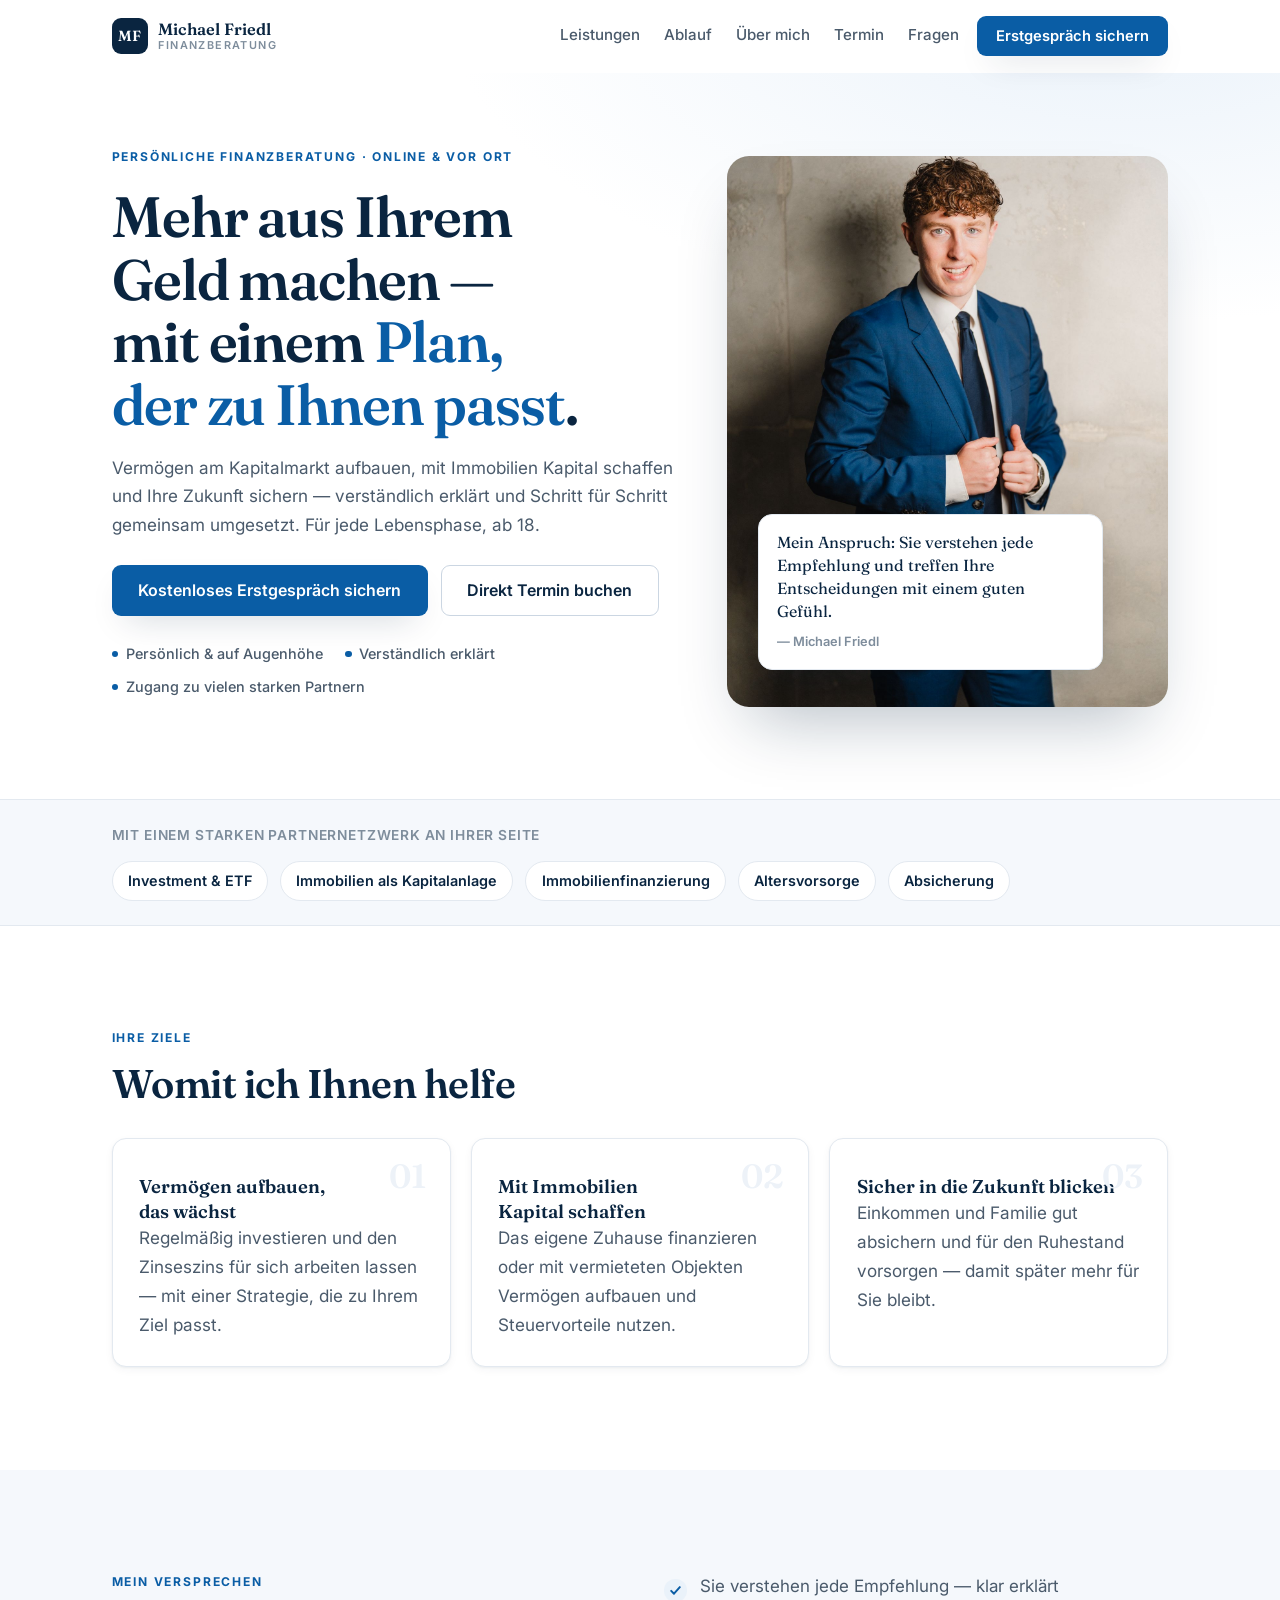
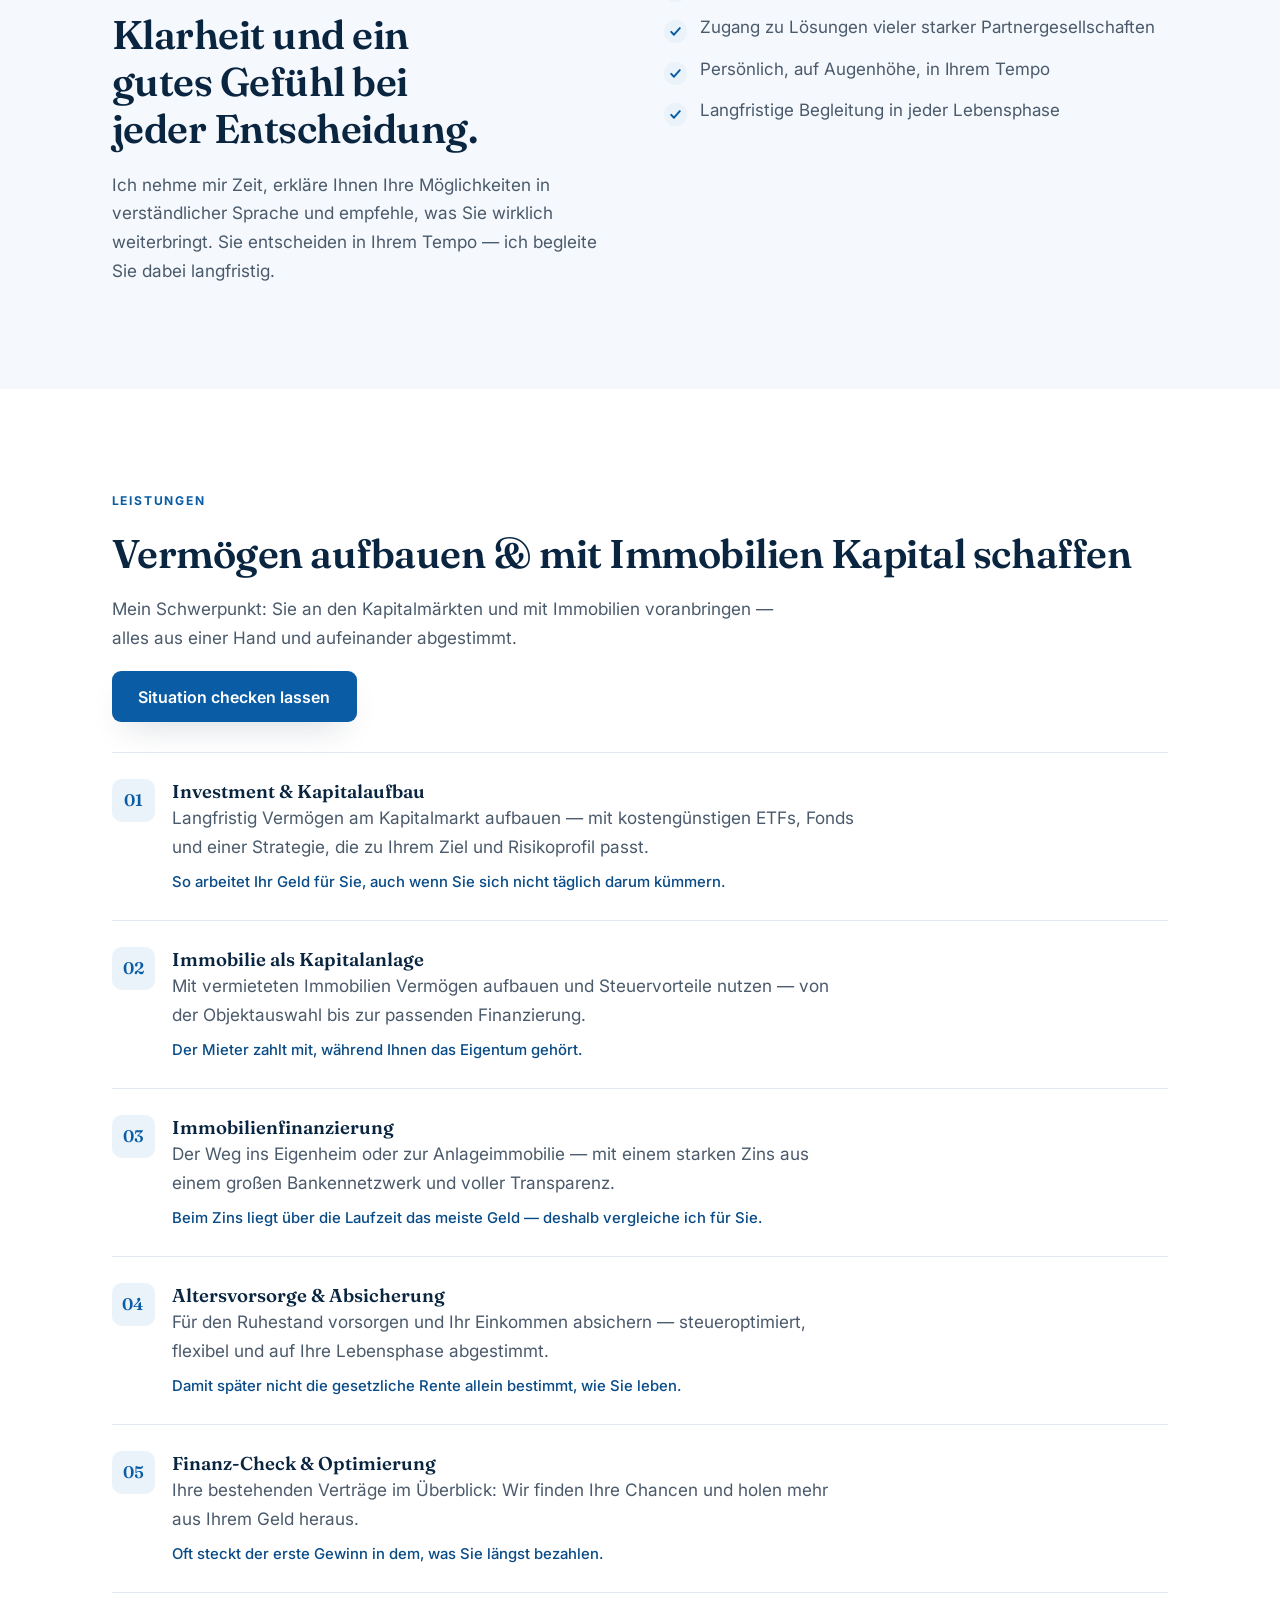
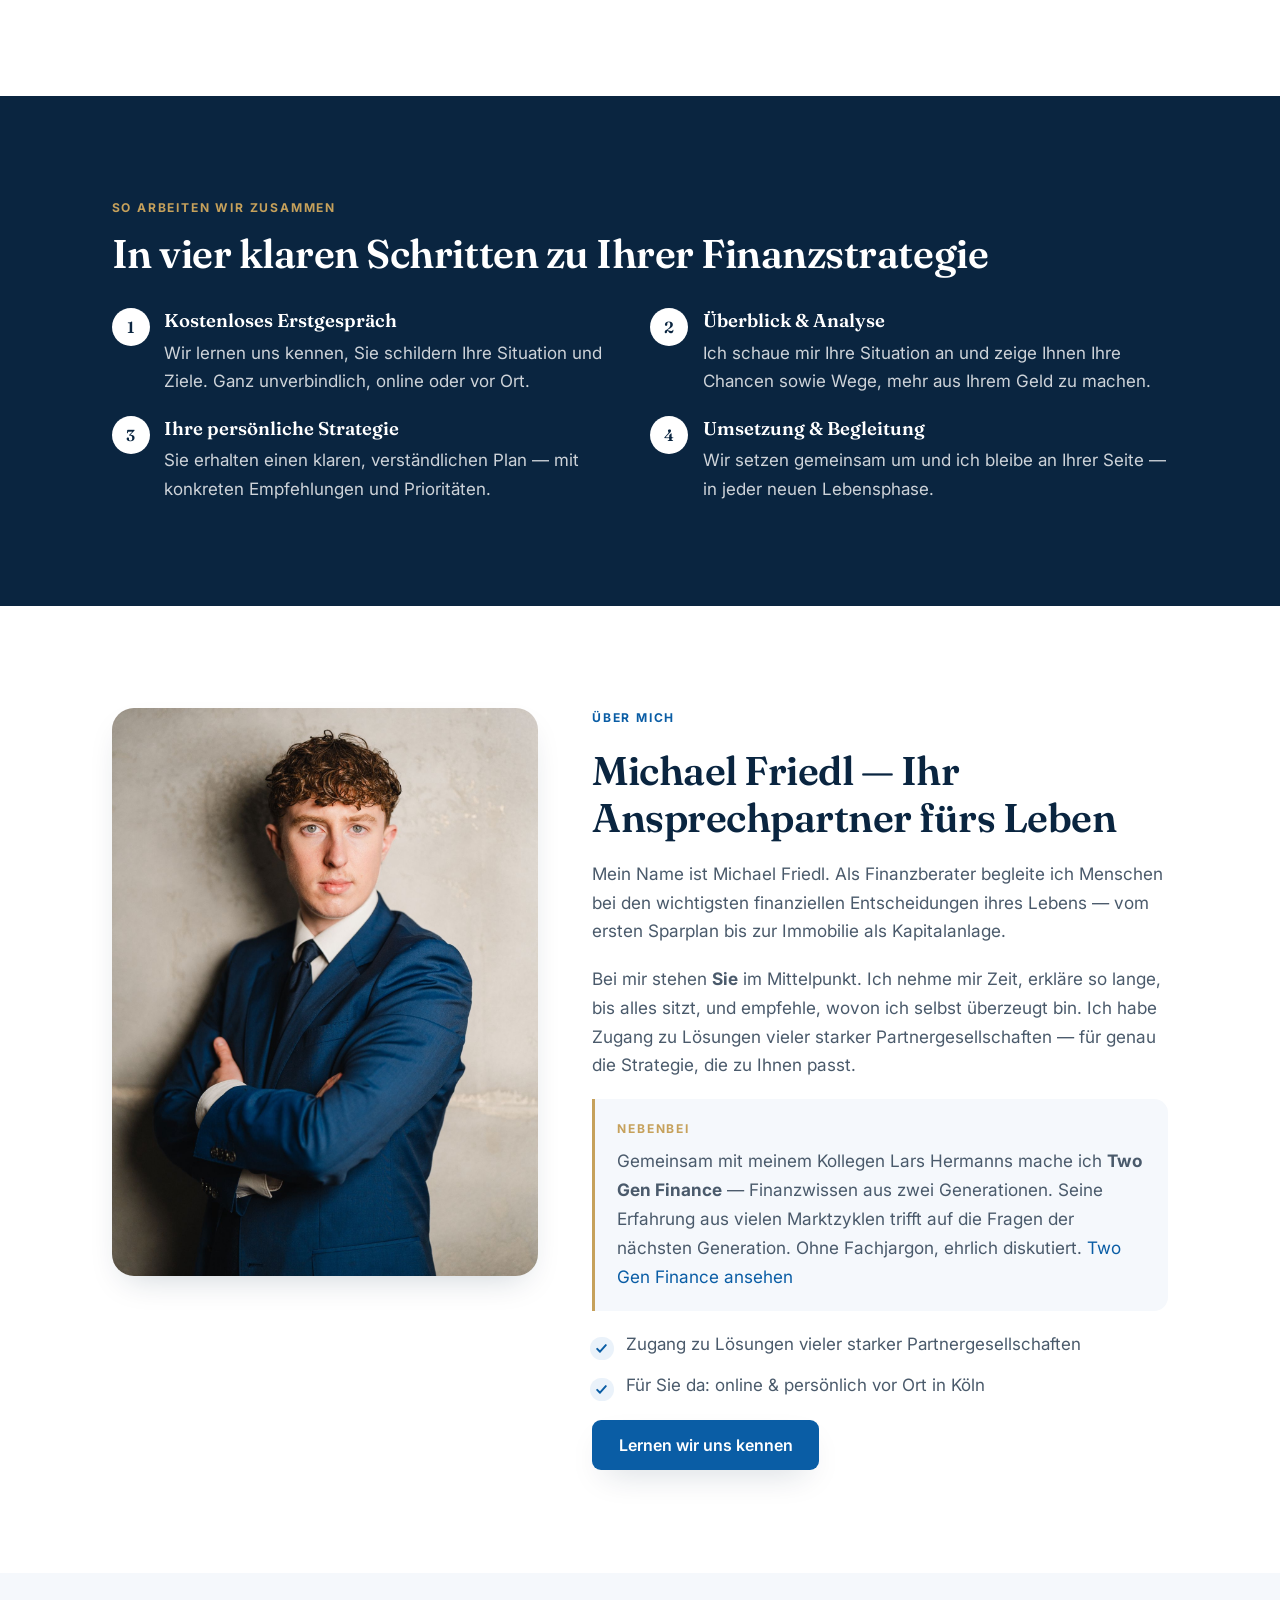
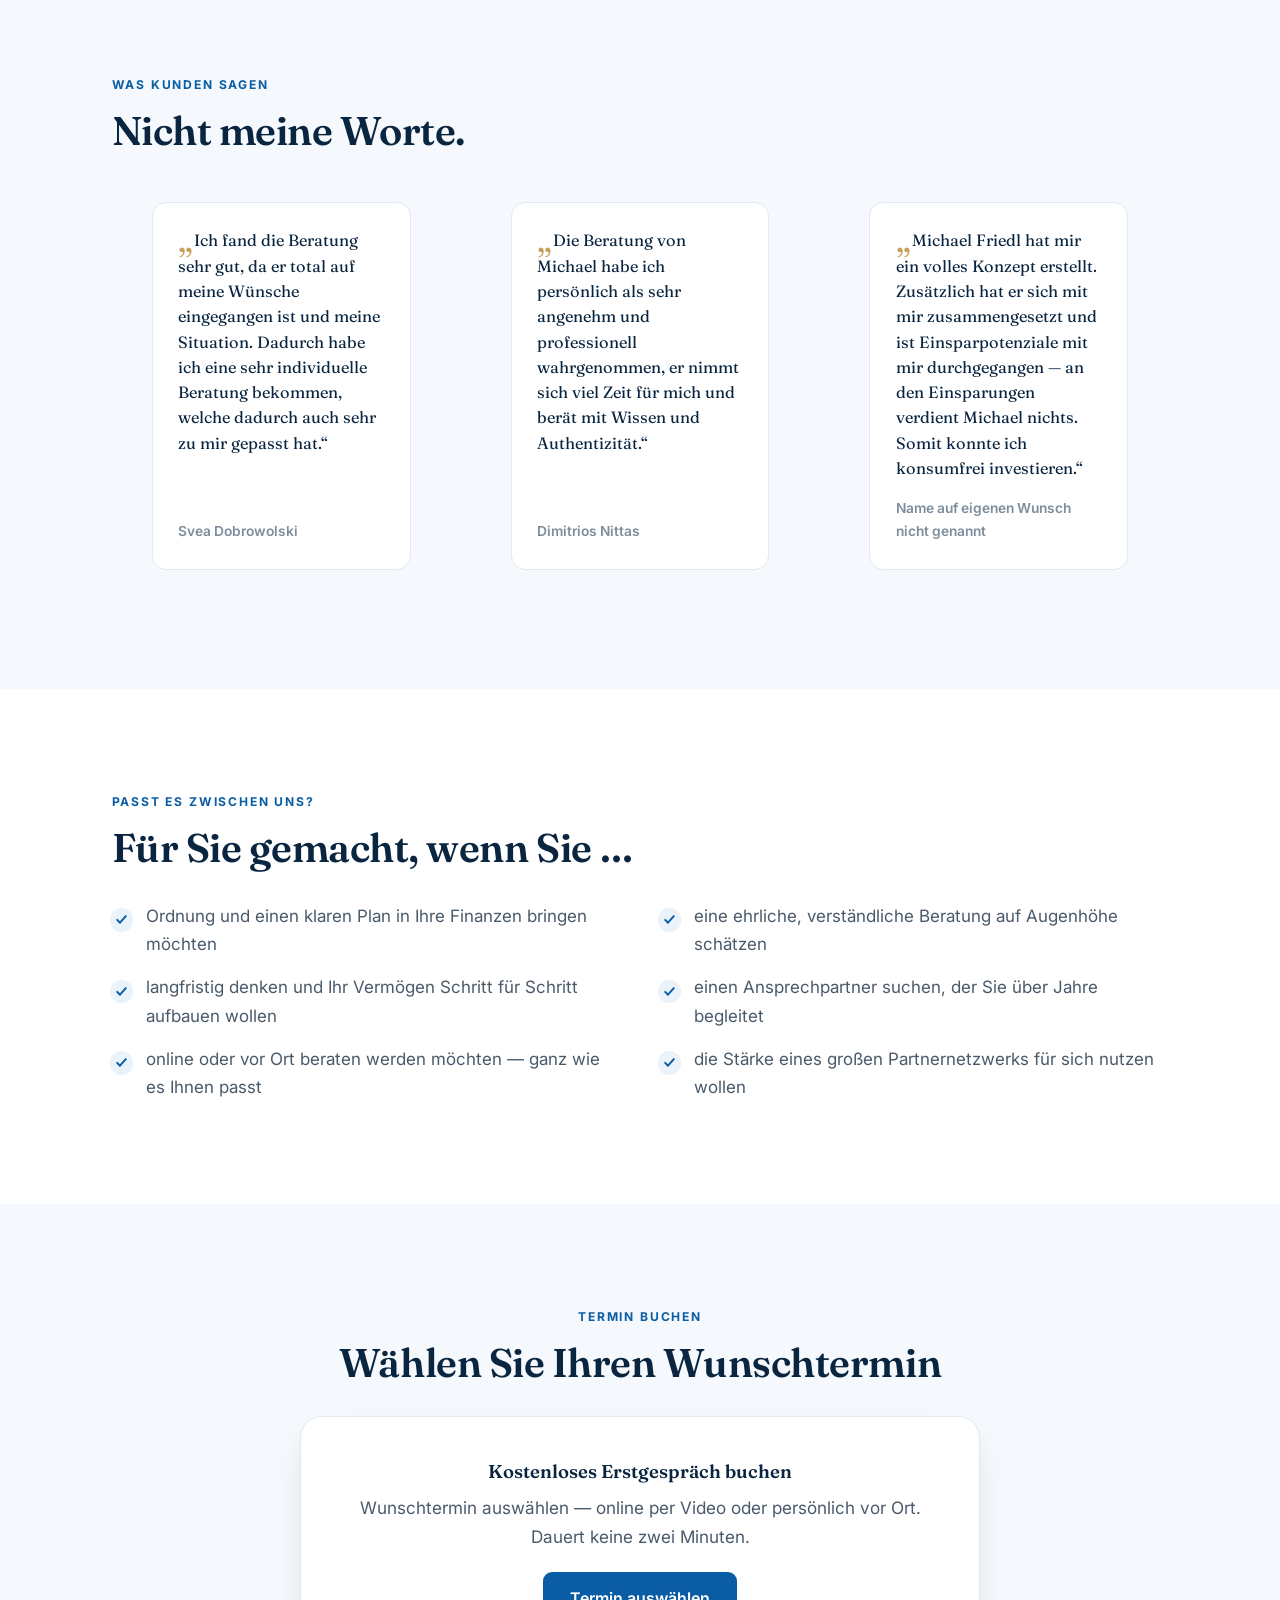
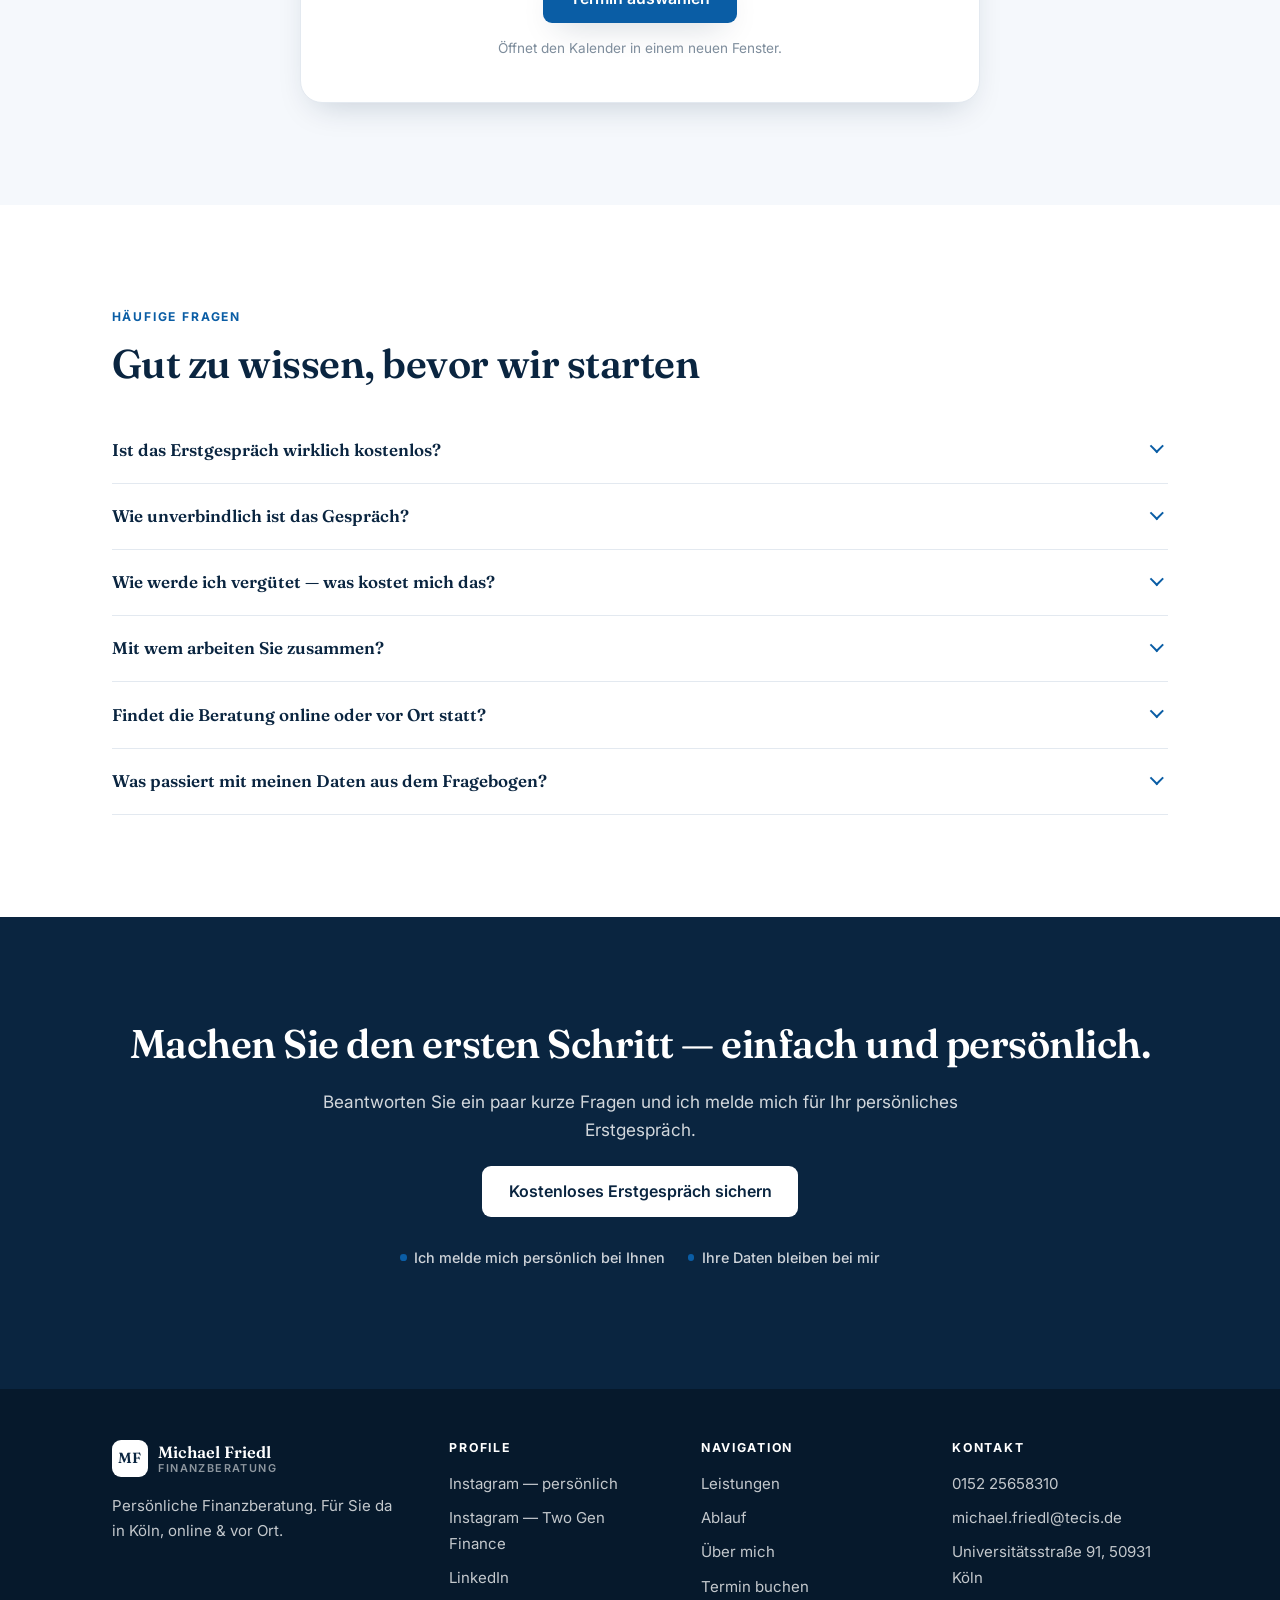
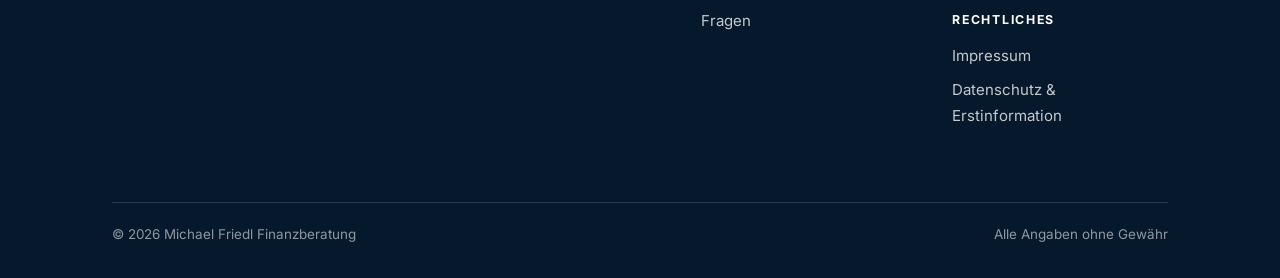
==== index.html @ 6e50ed1e "Fussbereich: persoenliches Instagram-Profil war beim Neubau verlorengegangen In der alten Seite war " ====
<!doctype html>
<html lang="de">
<head>
<meta charset="utf-8">
<meta name="viewport" content="width=device-width, initial-scale=1">
<title>Michael Friedl · Finanzberatung</title>
<meta name="description" content="Michael Friedl, Handelsvertreter der tecis: Vermögen am Kapitalmarkt aufbauen, mit Immobilien Kapital schaffen und die Zukunft absichern. Persönliche Beratung in Köln – online und vor Ort. Kostenloses Erstgespräch.">
<meta name="theme-color" content="#0A2540">
<link rel="canonical" href="https://michael-friedl.com/">
<meta property="og:type" content="website">
<meta property="og:locale" content="de_DE">
<meta property="og:site_name" content="Michael Friedl · Finanzberatung">
<meta property="og:title" content="Michael Friedl · Finanzberatung">
<meta property="og:description" content="Mehr aus Ihrem Geld machen – mit einem Plan, der zu Ihnen passt. Kostenloses Erstgespräch, online oder in Köln.">
<meta property="og:url" content="https://michael-friedl.com/">
<meta name="twitter:card" content="summary_large_image">
<link rel="icon" href="data:image/svg+xml,%3Csvg xmlns='http://www.w3.org/2000/svg' viewBox='0 0 32 32'%3E%3Crect width='32' height='32' rx='7' fill='%230A2540'/%3E%3Ctext x='16' y='22' font-family='Georgia,serif' font-size='15' fill='%23ffffff' text-anchor='middle'%3EMF%3C/text%3E%3C/svg%3E">
<link rel="apple-touch-icon" href="apple-touch-icon.png">
<link rel="preconnect" href="https://fonts.googleapis.com">
<link rel="preconnect" href="https://fonts.gstatic.com" crossorigin>
<link rel="stylesheet" href="https://fonts.googleapis.com/css2?family=Fraunces:opsz,wght@9..144,400;9..144,500;9..144,600&family=Inter:wght@400;500;600;700&display=swap">
<link rel="stylesheet" href="stil.css">
<script type="application/ld+json">
{"@context":"https://schema.org","@type":"Person","name":"Michael Friedl","jobTitle":"Finanzberater","url":"https://michael-friedl.com/","telephone":"+4915225658310","email":"michael.friedl@tecis.de","address":{"@type":"PostalAddress","streetAddress":"Universitätsstraße 91","postalCode":"50931","addressLocality":"Köln","addressCountry":"DE"},"sameAs":["https://www.linkedin.com/in/michaelfriedl","https://www.instagram.com/zet7s","https://www.instagram.com/twogen_finance"]}
</script>
</head>
<body id="oben">

<a class="huepfmarke" href="#inhalt">Zum Inhalt springen</a>

<header class="kopfleiste" id="kopfleiste">
  <div class="bahn">
    <a class="signet" href="#oben">
      <b>MF</b>
      <span>Michael Friedl<small>Finanzberatung</small></span>
    </a>
    <nav class="wegweiser" aria-label="Hauptbereiche">
      <a href="#leistungen">Leistungen</a>
      <a href="#ablauf">Ablauf</a>
      <a href="#vorstellung">Über mich</a>
      <a href="#termin">Termin</a>
      <a href="#fragen">Fragen</a>
    </nav>
    <button class="taste taste--voll taste--klein kopf-taste" type="button" data-bogen-auf>Erstgespräch sichern</button>
    <button class="klappe" type="button" aria-expanded="false" aria-controls="schublade" aria-label="Menü"><span></span></button>
  </div>
  <div class="schublade" id="schublade">
    <div class="bahn">
      <a href="#leistungen">Leistungen</a>
      <a href="#ablauf">Ablauf</a>
      <a href="#vorstellung">Über mich</a>
      <a href="#termin">Termin</a>
      <a href="#fragen">Fragen</a>
      <button class="taste taste--voll" type="button" data-bogen-auf>Kostenloses Erstgespräch</button>
    </div>
  </div>
</header>

<main id="inhalt">

<section class="aufschlag">
  <div class="bahn">
    <div class="stapel stapel--mittel">
      <p class="vorzeile">Persönliche Finanzberatung · online &amp; vor Ort</p>
      <h1>Mehr aus Ihrem Geld machen — mit einem <em>Plan, der zu Ihnen passt</em>.</h1>
      <p class="anriss">Vermögen am Kapitalmarkt aufbauen, mit Immobilien Kapital schaffen und Ihre
      Zukunft sichern — verständlich erklärt und Schritt für Schritt gemeinsam umgesetzt.
      Für jede Lebensphase, ab 18.</p>
      <div class="knoepfe">
        <button class="taste taste--voll" type="button" data-bogen-auf>Kostenloses Erstgespräch sichern</button>
        <a class="taste taste--rand" href="#termin">Direkt Termin buchen</a>
      </div>
      <ul class="merkmale">
        <li>Persönlich &amp; auf Augenhöhe</li>
        <li>Verständlich erklärt</li>
        <li>Zugang zu vielen starken Partnern</li>
      </ul>
    </div>
    <div class="bildnis">
      <img src="assets/michael-friedl.jpg" alt="Michael Friedl, Finanzberater in Köln" width="800" height="1000" fetchpriority="high">
      <figure class="faehnchen">
        <p>Mein Anspruch: Sie verstehen jede Empfehlung und treffen Ihre Entscheidungen mit einem guten Gefühl.</p>
        <cite>— Michael Friedl</cite>
      </figure>
    </div>
  </div>
</section>

<section class="partnerband" aria-label="Partnernetzwerk">
  <div class="bahn">
    <p>Mit einem starken Partnernetzwerk an Ihrer Seite</p>
    <ul>
      <li>Investment &amp; ETF</li>
      <li>Immobilien als Kapitalanlage</li>
      <li>Immobilienfinanzierung</li>
      <li>Altersvorsorge</li>
      <li>Absicherung</li>
    </ul>
  </div>
</section>

<section class="feld" id="ziele">
  <div class="bahn stapel stapel--weit">
    <div class="stapel stapel--eng">
      <p class="vorzeile">Ihre Ziele</p>
      <h2>Womit ich Ihnen helfe</h2>
    </div>
    <div class="raster raster--drei">
      <article class="tafel ziel">
        <span class="zahl" aria-hidden="true">01</span>
        <h3>Vermögen aufbauen, das wächst</h3>
        <p class="anriss">Regelmäßig investieren und den Zinseszins für sich arbeiten lassen —
        mit einer Strategie, die zu Ihrem Ziel passt.</p>
      </article>
      <article class="tafel ziel">
        <span class="zahl" aria-hidden="true">02</span>
        <h3>Mit Immobilien Kapital schaffen</h3>
        <p class="anriss">Das eigene Zuhause finanzieren oder mit vermieteten Objekten Vermögen
        aufbauen und Steuervorteile nutzen.</p>
      </article>
      <article class="tafel ziel">
        <span class="zahl" aria-hidden="true">03</span>
        <h3>Sicher in die Zukunft blicken</h3>
        <p class="anriss">Einkommen und Familie gut absichern und für den Ruhestand vorsorgen —
        damit später mehr für Sie bleibt.</p>
      </article>
    </div>
  </div>
</section>

<section class="feld feld--sanft versprechen" id="versprechen">
  <div class="bahn">
    <div class="stapel stapel--mittel">
      <p class="vorzeile">Mein Versprechen</p>
      <h2>Klarheit und ein gutes Gefühl bei jeder Entscheidung.</h2>
      <p class="anriss">Ich nehme mir Zeit, erkläre Ihnen Ihre Möglichkeiten in verständlicher
      Sprache und empfehle, was Sie wirklich weiterbringt. Sie entscheiden in Ihrem Tempo —
      ich begleite Sie dabei langfristig.</p>
    </div>
    <ul class="haken">
      <li>Sie verstehen jede Empfehlung — klar erklärt</li>
      <li>Zugang zu Lösungen vieler starker Partnergesellschaften</li>
      <li>Persönlich, auf Augenhöhe, in Ihrem Tempo</li>
      <li>Langfristige Begleitung in jeder Lebensphase</li>
    </ul>
  </div>
</section>

<section class="feld" id="leistungen">
  <div class="bahn stapel stapel--weit">
    <div class="stapel stapel--mittel">
      <p class="vorzeile">Leistungen</p>
      <h2>Vermögen aufbauen &amp; mit Immobilien Kapital schaffen</h2>
      <p class="anriss">Mein Schwerpunkt: Sie an den Kapitalmärkten und mit Immobilien
      voranbringen — alles aus einer Hand und aufeinander abgestimmt.</p>
      <div><button class="taste taste--voll" type="button" data-bogen-auf>Situation checken lassen</button></div>
    </div>
    <div>
      <article class="leistung">
        <span class="zeichen" aria-hidden="true">01</span>
        <div>
          <h3>Investment &amp; Kapitalaufbau</h3>
          <p class="anriss">Langfristig Vermögen am Kapitalmarkt aufbauen — mit kostengünstigen
          ETFs, Fonds und einer Strategie, die zu Ihrem Ziel und Risikoprofil passt.</p>
          <p class="folge">So arbeitet Ihr Geld für Sie, auch wenn Sie sich nicht täglich darum kümmern.</p>
        </div>
      </article>
      <article class="leistung">
        <span class="zeichen" aria-hidden="true">02</span>
        <div>
          <h3>Immobilie als Kapitalanlage</h3>
          <p class="anriss">Mit vermieteten Immobilien Vermögen aufbauen und Steuervorteile nutzen —
          von der Objektauswahl bis zur passenden Finanzierung.</p>
          <p class="folge">Der Mieter zahlt mit, während Ihnen das Eigentum gehört.</p>
        </div>
      </article>
      <article class="leistung">
        <span class="zeichen" aria-hidden="true">03</span>
        <div>
          <h3>Immobilienfinanzierung</h3>
          <p class="anriss">Der Weg ins Eigenheim oder zur Anlageimmobilie — mit einem starken Zins
          aus einem großen Bankennetzwerk und voller Transparenz.</p>
          <p class="folge">Beim Zins liegt über die Laufzeit das meiste Geld — deshalb vergleiche ich für Sie.</p>
        </div>
      </article>
      <article class="leistung">
        <span class="zeichen" aria-hidden="true">04</span>
        <div>
          <h3>Altersvorsorge &amp; Absicherung</h3>
          <p class="anriss">Für den Ruhestand vorsorgen und Ihr Einkommen absichern —
          steueroptimiert, flexibel und auf Ihre Lebensphase abgestimmt.</p>
          <p class="folge">Damit später nicht die gesetzliche Rente allein bestimmt, wie Sie leben.</p>
        </div>
      </article>
      <article class="leistung">
        <span class="zeichen" aria-hidden="true">05</span>
        <div>
          <h3>Finanz-Check &amp; Optimierung</h3>
          <p class="anriss">Ihre bestehenden Verträge im Überblick: Wir finden Ihre Chancen und
          holen mehr aus Ihrem Geld heraus.</p>
          <p class="folge">Oft steckt der erste Gewinn in dem, was Sie längst bezahlen.</p>
        </div>
      </article>
    </div>
  </div>
</section>

<section class="feld feld--nacht" id="ablauf">
  <div class="bahn stapel stapel--weit">
    <div class="stapel stapel--eng">
      <p class="vorzeile">So arbeiten wir zusammen</p>
      <h2>In vier klaren Schritten zu Ihrer Finanzstrategie</h2>
    </div>
    <div class="raster raster--zwei">
      <article class="schritt">
        <span class="nummer" aria-hidden="true">1</span>
        <h3>Kostenloses Erstgespräch</h3>
        <p>Wir lernen uns kennen, Sie schildern Ihre Situation und Ziele. Ganz unverbindlich, online oder vor Ort.</p>
      </article>
      <article class="schritt">
        <span class="nummer" aria-hidden="true">2</span>
        <h3>Überblick &amp; Analyse</h3>
        <p>Ich schaue mir Ihre Situation an und zeige Ihnen Ihre Chancen sowie Wege, mehr aus Ihrem Geld zu machen.</p>
      </article>
      <article class="schritt">
        <span class="nummer" aria-hidden="true">3</span>
        <h3>Ihre persönliche Strategie</h3>
        <p>Sie erhalten einen klaren, verständlichen Plan — mit konkreten Empfehlungen und Prioritäten.</p>
      </article>
      <article class="schritt">
        <span class="nummer" aria-hidden="true">4</span>
        <h3>Umsetzung &amp; Begleitung</h3>
        <p>Wir setzen gemeinsam um und ich bleibe an Ihrer Seite — in jeder neuen Lebensphase.</p>
      </article>
    </div>
  </div>
</section>

<section class="feld vorstellung" id="vorstellung">
  <div class="bahn">
    <img src="assets/michael-friedl-about.jpg" alt="Michael Friedl im Gespräch" width="700" height="933" loading="lazy">
    <div class="stapel stapel--mittel">
      <p class="vorzeile">Über mich</p>
      <h2>Michael Friedl — Ihr Ansprechpartner fürs Leben</h2>
      <p class="anriss">Mein Name ist Michael Friedl. Als Finanzberater begleite ich Menschen bei
      den wichtigsten finanziellen Entscheidungen ihres Lebens — vom ersten Sparplan bis zur
      Immobilie als Kapitalanlage.</p>
      <p class="anriss">Bei mir stehen <strong>Sie</strong> im Mittelpunkt. Ich nehme mir Zeit,
      erkläre so lange, bis alles sitzt, und empfehle, wovon ich selbst überzeugt bin. Ich habe
      Zugang zu Lösungen vieler starker Partnergesellschaften — für genau die Strategie, die zu
      Ihnen passt.</p>
      <div class="nebenbei">
        <p class="vorzeile">Nebenbei</p>
        <p class="anriss" style="margin-top:.5rem">Gemeinsam mit meinem Kollegen Lars Hermanns mache
        ich <strong>Two Gen Finance</strong> — Finanzwissen aus zwei Generationen. Seine Erfahrung
        aus vielen Marktzyklen trifft auf die Fragen der nächsten Generation. Ohne Fachjargon,
        ehrlich diskutiert.
        <a href="https://www.instagram.com/twogen_finance" target="_blank" rel="noopener">Two Gen Finance ansehen</a></p>
      </div>
      <ul class="haken">
        <li>Zugang zu Lösungen vieler starker Partnergesellschaften</li>
        <li>Für Sie da: online &amp; persönlich vor Ort in Köln</li>
      </ul>
      <div><button class="taste taste--voll" type="button" data-bogen-auf>Lernen wir uns kennen</button></div>
    </div>
  </div>
</section>

<section class="feld feld--sanft" id="stimmen">
  <div class="bahn stapel stapel--weit">
    <div class="stapel stapel--eng">
      <p class="vorzeile">Was Kunden sagen</p>
      <h2>Nicht meine Worte.</h2>
    </div>
    <div class="stimmenbahn">
      <figure class="stimme">
        <blockquote>Ich fand die Beratung sehr gut, da er total auf meine Wünsche eingegangen ist
        und meine Situation. Dadurch habe ich eine sehr individuelle Beratung bekommen, welche
        dadurch auch sehr zu mir gepasst hat.“</blockquote>
        <figcaption>Svea Dobrowolski</figcaption>
      </figure>
      <figure class="stimme">
        <blockquote>Die Beratung von Michael habe ich persönlich als sehr angenehm und
        professionell wahrgenommen, er nimmt sich viel Zeit für mich und berät mit Wissen und
        Authentizität.“</blockquote>
        <figcaption>Dimitrios Nittas</figcaption>
      </figure>
      <figure class="stimme">
        <blockquote>Michael Friedl hat mir ein volles Konzept erstellt. Zusätzlich hat er sich mit
        mir zusammengesetzt und ist Einsparpotenziale mit mir durchgegangen — an den Einsparungen
        verdient Michael nichts. Somit konnte ich konsumfrei investieren.“</blockquote>
        <figcaption>Name auf eigenen Wunsch nicht genannt</figcaption>
      </figure>
    </div>
  </div>
</section>

<section class="feld" id="passt-es">
  <div class="bahn stapel stapel--weit">
    <div class="stapel stapel--eng">
      <p class="vorzeile">Passt es zwischen uns?</p>
      <h2>Für Sie gemacht, wenn Sie …</h2>
    </div>
    <ul class="haken raster raster--zwei" style="gap:.9rem 2.4rem">
      <li>Ordnung und einen klaren Plan in Ihre Finanzen bringen möchten</li>
      <li>eine ehrliche, verständliche Beratung auf Augenhöhe schätzen</li>
      <li>langfristig denken und Ihr Vermögen Schritt für Schritt aufbauen wollen</li>
      <li>einen Ansprechpartner suchen, der Sie über Jahre begleitet</li>
      <li>online oder vor Ort beraten werden möchten — ganz wie es Ihnen passt</li>
      <li>die Stärke eines großen Partnernetzwerks für sich nutzen wollen</li>
    </ul>
  </div>
</section>

<section class="feld feld--sanft" id="termin">
  <div class="bahn stapel stapel--weit">
    <div class="stapel stapel--eng" style="text-align:center">
      <p class="vorzeile">Termin buchen</p>
      <h2>Wählen Sie Ihren Wunschtermin</h2>
    </div>
    <div class="terminkarte">
      <h3>Kostenloses Erstgespräch buchen</h3>
      <p class="anriss" style="margin:.6rem auto 0">Wunschtermin auswählen — online per Video oder
      persönlich vor Ort. Dauert keine zwei Minuten.</p>
      <a class="taste taste--voll" href="https://outlook.office.com/book/Buchungsseite-MichaelFriedlFinanzberatung@tecis.de/" target="_blank" rel="noopener">Termin auswählen</a>
      <small>Öffnet den Kalender in einem neuen Fenster.</small>
    </div>
  </div>
</section>

<section class="feld" id="fragen">
  <div class="bahn stapel stapel--weit">
    <div class="stapel stapel--eng">
      <p class="vorzeile">Häufige Fragen</p>
      <h2>Gut zu wissen, bevor wir starten</h2>
    </div>
    <div>
      <details class="frage">
        <summary>Ist das Erstgespräch wirklich kostenlos?</summary>
        <p class="antwort">Ja, absolut. Das Erstgespräch ist kostenlos und unverbindlich. Wir
        schauen gemeinsam, wie ich Ihnen am besten helfen kann.</p>
      </details>
      <details class="frage">
        <summary>Wie unverbindlich ist das Gespräch?</summary>
        <p class="antwort">Vollkommen unverbindlich. Sie entscheiden in Ruhe und in Ihrem Tempo,
        ob und wie wir zusammenarbeiten.</p>
      </details>
      <details class="frage">
        <summary>Wie werde ich vergütet — was kostet mich das?</summary>
        <p class="antwort">Sie zahlen mir nichts direkt. Vergütet werde ich von der Gesellschaft,
        deren Produkt Sie abschließen — das ist in der Branche der Normalfall. Für Sie heißt das:
        Die Kosten stecken im Produkt, etwa im Ausgabeaufschlag oder in den laufenden Gebühren.
        Diese Zahlen zeige ich Ihnen vor jeder Unterschrift schwarz auf weiß.</p>
      </details>
      <details class="frage">
        <summary>Mit wem arbeiten Sie zusammen?</summary>
        <p class="antwort">Ich habe Zugang zu Lösungen vieler starker Partnergesellschaften — so
        finden wir gemeinsam die passende Lösung für Sie.</p>
      </details>
      <details class="frage">
        <summary>Findet die Beratung online oder vor Ort statt?</summary>
        <p class="antwort">Beides — ganz wie es für Sie passt: bequem per Video-Call, telefonisch
        oder persönlich im Büro in der Universitätsstraße 91, 50931 Köln. Nach Absprache können
        wir auch einen anderen Ort vereinbaren.</p>
      </details>
      <details class="frage">
        <summary>Was passiert mit meinen Daten aus dem Fragebogen?</summary>
        <p class="antwort">Ihre Angaben nutze ich allein zur Vorbereitung unseres Gesprächs und
        behandle sie vertraulich. Details in der <a href="datenschutz.html">Datenschutzerklärung</a>.</p>
      </details>
    </div>
  </div>
</section>

<section class="feld feld--nacht schlussruf">
  <div class="bahn">
    <h2>Machen Sie den ersten Schritt — einfach und persönlich.</h2>
    <p class="anriss" style="text-align:center">Beantworten Sie ein paar kurze Fragen und ich melde
    mich für Ihr persönliches Erstgespräch.</p>
    <button class="taste taste--hell" type="button" data-bogen-auf>Kostenloses Erstgespräch sichern</button>
    <ul class="merkmale" style="justify-content:center">
      <li style="color:rgba(255,255,255,.8)">Ich melde mich persönlich bei Ihnen</li>
      <li style="color:rgba(255,255,255,.8)">Ihre Daten bleiben bei mir</li>
    </ul>
  </div>
</section>

</main>

<footer class="fussbereich">
  <div class="bahn">
    <div>
      <a class="signet" href="#oben"><b>MF</b><span>Michael Friedl<small>Finanzberatung</small></span></a>
      <p style="margin-top:1rem; max-width:32ch">Persönliche Finanzberatung. Für Sie da in Köln,
      online &amp; vor Ort.</p>
    </div>
    <div>
      <h3>Profile</h3>
      <ul>
        <li><a href="https://www.instagram.com/zet7s" target="_blank" rel="noopener">Instagram — persönlich</a></li>
        <li><a href="https://www.instagram.com/twogen_finance" target="_blank" rel="noopener">Instagram — Two Gen Finance</a></li>
        <li><a href="https://www.linkedin.com/in/michaelfriedl" target="_blank" rel="noopener">LinkedIn</a></li>
      </ul>
    </div>
    <div>
      <h3>Navigation</h3>
      <ul>
        <li><a href="#leistungen">Leistungen</a></li>
        <li><a href="#ablauf">Ablauf</a></li>
        <li><a href="#vorstellung">Über mich</a></li>
        <li><a href="#termin">Termin buchen</a></li>
        <li><a href="#fragen">Fragen</a></li>
      </ul>
    </div>
    <div>
      <h3>Kontakt</h3>
      <ul>
        <li><a href="tel:+4915225658310">0152 25658310</a></li>
        <li><a href="mailto:michael.friedl@tecis.de">michael.friedl@tecis.de</a></li>
        <li>Universitätsstraße 91, 50931 Köln</li>
      </ul>
      <h3 style="margin-top:1.4rem">Rechtliches</h3>
      <ul>
        <li><a href="impressum.html">Impressum</a></li>
        <li><a href="datenschutz.html">Datenschutz &amp; Erstinformation</a></li>
      </ul>
    </div>
    <div class="schlusszeile" style="grid-column:1/-1">
      <span>© <span id="jahr">2026</span> Michael Friedl Finanzberatung</span>
      <span>Alle Angaben ohne Gewähr</span>
    </div>
  </div>
</footer>

<div class="vorhang" id="vorhang" role="dialog" aria-modal="true" aria-labelledby="bogen-titel" data-offen="nein">
  <div class="bogen">
    <div class="bogen-kopf">
      <p>Kostenloses Erstgespräch</p>
      <button class="bogen-zu" type="button" data-bogen-zu aria-label="Schließen">&times;</button>
    </div>
    <div class="fortschritt"><i id="fortschritt-balken"></i></div>
    <div class="bogen-leib" id="bogen-leib"></div>
  </div>
</div>

<script src="seite.js" defer></script>
</body>
</html>
---- stil.css ----
/* Michael Friedl · Finanzberatung — Gestaltung
   Aufbau: Marken, Grundlage, Bausteine, Bereiche, Fragebogen, Druck. */

:root{
  /* Marken: Nacht als Leitfarbe, Wasser als Aktionsfarbe, Messing als Zierde */
  --nacht:#0A2540; --nacht-hell:#143552; --nacht-tief:#06192C;
  --wasser:#0A5DA5; --wasser-tief:#084B86; --wasser-hauch:#EAF2FA;
  --messing:#C6A15B; --wiese:#1F9E60;

  --schrift:#0A2540; --schrift-leise:#4A5A6B; --schrift-still:#7E8D9C;
  --grund:#FFFFFF; --grund-sanft:#F5F8FC; --grund-tiefer:#EDF2F8;
  --strich:#E3E9F0; --strich-kraeftig:#CBD6E2;

  --serifen:"Fraunces",Georgia,"Times New Roman",serif;
  --grotesk:"Inter",system-ui,-apple-system,"Segoe UI",Roboto,sans-serif;

  --rund:14px; --rund-klein:9px; --rund-gross:22px;
  --breite:1140px;
  --spur:clamp(1.15rem,4.5vw,2.6rem);
  --schwung:cubic-bezier(.22,.61,.36,1);

  --heben-1:0 1px 2px rgba(10,37,64,.05), 0 3px 8px rgba(10,37,64,.045);
  --heben-2:0 14px 34px -14px rgba(10,37,64,.22);
  --heben-3:0 34px 64px -24px rgba(10,37,64,.30);
}

*,*::before,*::after{box-sizing:border-box}
html{-webkit-text-size-adjust:100%; scroll-behavior:smooth}
@media (prefers-reduced-motion:reduce){
  html{scroll-behavior:auto}
  *,*::before,*::after{animation-duration:.01ms !important; transition-duration:.01ms !important}
}
body{
  margin:0; background:var(--grund); color:var(--schrift);
  font-family:var(--grotesk); font-size:17px; line-height:1.68;
  -webkit-font-smoothing:antialiased;
}
img{max-width:100%; height:auto; display:block}
a{color:var(--wasser); text-decoration:none}
a:hover{color:var(--wasser-tief)}
:focus-visible{outline:3px solid var(--wasser); outline-offset:3px; border-radius:4px}

h1,h2,h3{font-family:var(--serifen); color:var(--nacht); margin:0; text-wrap:balance; font-weight:600}
h1{font-size:clamp(2.1rem,5.6vw,3.55rem); line-height:1.1; letter-spacing:-.018em}
h2{font-size:clamp(1.65rem,3.9vw,2.5rem); line-height:1.18; letter-spacing:-.012em}
h3{font-size:1.16rem; line-height:1.35}
p{margin:0}

/* ---------- Bausteine ---------- */
.bahn{width:100%; max-width:var(--breite); margin-inline:auto; padding-inline:var(--spur)}
.feld{padding-block:clamp(3.6rem,8vw,6.4rem)}
.feld--sanft{background:var(--grund-sanft)}
.feld--nacht{background:var(--nacht); color:#fff}
.feld--nacht h2{color:#fff}

.stapel{display:flex; flex-direction:column}
.stapel--eng{gap:.75rem} .stapel--mittel{gap:1.15rem} .stapel--weit{gap:1.9rem}

.vorzeile{
  font-family:var(--grotesk); font-size:.755rem; font-weight:700;
  letter-spacing:.15em; text-transform:uppercase; color:var(--wasser);
}
.feld--nacht .vorzeile{color:var(--messing)}
.anriss{font-size:1.075rem; color:var(--schrift-leise); max-width:62ch}
.feld--nacht .anriss{color:rgba(255,255,255,.82)}

.taste{
  display:inline-flex; align-items:center; justify-content:center; gap:.5rem;
  font-family:var(--grotesk); font-size:1rem; font-weight:600; line-height:1;
  padding:1.02rem 1.6rem; border-radius:var(--rund-klein); border:1.5px solid transparent;
  cursor:pointer; text-align:center; transition:transform .18s var(--schwung), background .18s, border-color .18s, box-shadow .18s;
}
.taste:active{transform:translateY(1px)}
.taste--voll{background:var(--wasser); color:#fff; box-shadow:var(--heben-2)}
.taste--voll:hover{background:var(--wasser-tief); color:#fff}
.taste--rand{background:transparent; color:var(--nacht); border-color:var(--strich-kraeftig)}
.taste--rand:hover{border-color:var(--wasser); color:var(--wasser)}
.taste--hell{background:#fff; color:var(--nacht)}
.taste--hell:hover{background:var(--wasser-hauch); color:var(--nacht)}
.taste--klein{padding:.72rem 1.15rem; font-size:.92rem}

.tafel{
  background:var(--grund); border:1px solid var(--strich); border-radius:var(--rund);
  padding:1.65rem; box-shadow:var(--heben-1);
  transition:transform .22s var(--schwung), box-shadow .22s var(--schwung), border-color .22s;
}
.tafel:hover{transform:translateY(-3px); box-shadow:var(--heben-2); border-color:var(--strich-kraeftig)}

.raster{display:grid; gap:1.25rem}
@media (min-width:700px){ .raster--drei{grid-template-columns:repeat(3,1fr)} .raster--zwei{grid-template-columns:repeat(2,1fr)} }
@media (min-width:700px) and (max-width:979px){ .raster--drei{grid-template-columns:repeat(2,1fr)} }

.haken{list-style:none; margin:0; padding:0; display:grid; gap:.72rem}
.haken li{display:grid; grid-template-columns:1.45rem 1fr; gap:.7rem; align-items:start; color:var(--schrift-leise)}
.haken li::before{
  content:""; margin-top:.42rem; width:1.45rem; height:1.45rem; margin-left:-.1rem;
  background:var(--wasser-hauch) url("data:image/svg+xml,%3Csvg xmlns='http://www.w3.org/2000/svg' viewBox='0 0 16 16'%3E%3Cpath d='M3.4 8.4l3 3 6.2-7' fill='none' stroke='%230A5DA5' stroke-width='2.1' stroke-linecap='round' stroke-linejoin='round'/%3E%3C/svg%3E") center/.95rem no-repeat;
  border-radius:50%;
}
.feld--nacht .haken li{color:rgba(255,255,255,.86)}
.feld--nacht .haken li::before{background-color:rgba(255,255,255,.12)}

.huepfmarke{position:absolute; left:-9999px; top:0; background:var(--nacht); color:#fff; padding:.8rem 1.2rem; z-index:200}
.huepfmarke:focus{left:.6rem; top:.6rem; color:#fff}

/* ---------- Kopfleiste ---------- */
.kopfleiste{
  position:sticky; top:0; z-index:90; background:rgba(255,255,255,.92);
  backdrop-filter:saturate(1.6) blur(11px); border-bottom:1px solid transparent;
  transition:border-color .25s, box-shadow .25s;
}
.kopfleiste[data-gescrollt="ja"]{border-bottom-color:var(--strich); box-shadow:0 1px 14px rgba(10,37,64,.05)}
.kopfleiste .bahn{display:flex; align-items:center; gap:1.1rem; min-height:72px}

.signet{display:flex; align-items:center; gap:.62rem; color:var(--nacht); flex:none}
.signet:hover{color:var(--nacht)}
.signet b{
  display:grid; place-items:center; width:2.3rem; height:2.3rem; border-radius:9px;
  background:var(--nacht); color:#fff; font-family:var(--serifen); font-size:.92rem; font-weight:600; letter-spacing:.02em;
}
.signet span{font-family:var(--serifen); font-size:1.02rem; line-height:1.15; font-weight:600}
.signet small{display:block; font-family:var(--grotesk); font-size:.68rem; font-weight:600;
  letter-spacing:.13em; text-transform:uppercase; color:var(--schrift-still)}

.wegweiser{display:none; margin-left:auto; gap:1.5rem}
.wegweiser a{
  font-size:.945rem; font-weight:500; color:var(--schrift-leise);
  padding-block:.3rem; border-bottom:2px solid transparent;
}
.wegweiser a:hover,.wegweiser a[aria-current="true"]{color:var(--nacht); border-bottom-color:var(--wasser)}
.kopf-taste{display:none; flex:none}
.klappe{
  margin-left:auto; display:grid; place-items:center; width:2.7rem; height:2.7rem;
  background:none; border:1px solid var(--strich); border-radius:9px; cursor:pointer;
}
.klappe span{display:block; width:19px; height:2px; background:var(--nacht); border-radius:2px; position:relative}
.klappe span::before,.klappe span::after{content:""; position:absolute; left:0; width:19px; height:2px; background:var(--nacht); border-radius:2px; transition:transform .22s var(--schwung)}
.klappe span::before{top:-6px} .klappe span::after{top:6px}
.klappe[aria-expanded="true"] span{background:transparent}
.klappe[aria-expanded="true"] span::before{transform:translateY(6px) rotate(45deg)}
.klappe[aria-expanded="true"] span::after{transform:translateY(-6px) rotate(-45deg)}

.schublade{display:none; border-top:1px solid var(--strich); background:#fff}
.schublade[data-offen="ja"]{display:block}
.schublade .bahn{display:grid; gap:.15rem; padding-block:.9rem 1.3rem}
.schublade a{padding:.72rem 0; color:var(--nacht); font-weight:500; border-bottom:1px solid var(--strich)}
.schublade .taste{margin-top:.9rem}

@media (min-width:1000px){
  .wegweiser{display:flex} .kopf-taste{display:inline-flex} .klappe{display:none}
}

/* ---------- Aufschlag ---------- */
.aufschlag{padding-block:clamp(2.6rem,6vw,4.6rem) clamp(3rem,7vw,5.2rem); background:
  radial-gradient(1100px 520px at 88% -10%, var(--wasser-hauch), transparent 62%);}
.aufschlag .bahn{display:grid; gap:2.6rem; align-items:center}
@media (min-width:980px){ .aufschlag .bahn{grid-template-columns:1.12fr .88fr; gap:3.4rem} }
.aufschlag h1 em{font-style:normal; color:var(--wasser)}
.aufschlag .knoepfe{display:flex; flex-wrap:wrap; gap:.8rem; margin-top:.4rem}
.merkmale{display:flex; flex-wrap:wrap; gap:.55rem 1.4rem; margin-top:.5rem; padding:0; list-style:none}
.merkmale li{display:flex; align-items:center; gap:.45rem; font-size:.9rem; color:var(--schrift-leise); font-weight:500}
.merkmale li::before{content:""; width:.42rem; height:.42rem; border-radius:50%; background:var(--wasser)}

.bildnis{position:relative}
.bildnis img{width:100%; aspect-ratio:4/5; object-fit:cover; border-radius:var(--rund-gross); box-shadow:var(--heben-3)}
.bildnis .platzhalter{
  width:100%; aspect-ratio:4/5; border-radius:var(--rund-gross); background:var(--grund-tiefer);
  display:grid; place-items:center; color:var(--schrift-still); font-size:.88rem; text-align:center; padding:1.5rem;
}
.faehnchen{
  position:absolute; left:-.6rem; bottom:1.4rem; right:1.6rem; background:#fff; border:1px solid var(--strich);
  border-radius:var(--rund); padding:1rem 1.15rem; box-shadow:var(--heben-2); font-size:.93rem;
}
.faehnchen p{font-family:var(--serifen); font-size:1rem; line-height:1.45; color:var(--nacht)}
.faehnchen cite{display:block; margin-top:.5rem; font-style:normal; font-size:.8rem; font-weight:600; color:var(--schrift-still)}
@media (max-width:979px){ .faehnchen{position:static; margin-top:1rem; right:auto; left:auto} }

/* ---------- Partnerband ---------- */
.partnerband{border-block:1px solid var(--strich); background:var(--grund-sanft); padding-block:1.5rem}
.partnerband p{font-size:.86rem; font-weight:600; letter-spacing:.06em; color:var(--schrift-still); text-transform:uppercase}
.partnerband ul{display:flex; flex-wrap:wrap; gap:.6rem .75rem; list-style:none; margin:.85rem 0 0; padding:0}
.partnerband li{
  font-size:.9rem; font-weight:600; color:var(--nacht); background:#fff;
  border:1px solid var(--strich); border-radius:999px; padding:.42rem .95rem;
}

/* ---------- Ziele ---------- */
.ziel{position:relative; padding-top:2.2rem}
.ziel .zahl{
  position:absolute; top:1.3rem; right:1.5rem; font-family:var(--serifen);
  font-size:2.1rem; font-weight:600; color:var(--grund-tiefer); line-height:1;
}

/* ---------- Versprechen ---------- */
.versprechen .bahn{display:grid; gap:2rem}
@media (min-width:900px){ .versprechen .bahn{grid-template-columns:1fr 1fr; gap:3.2rem; align-items:start} }

/* ---------- Leistungen ---------- */
.leistung{display:grid; grid-template-columns:auto 1fr; gap:1.1rem; padding:1.6rem 0; border-top:1px solid var(--strich)}
.leistung:last-child{border-bottom:1px solid var(--strich)}
.leistung .zeichen{
  width:2.7rem; height:2.7rem; border-radius:10px; background:var(--wasser-hauch);
  display:grid; place-items:center; color:var(--wasser); font-family:var(--serifen); font-weight:600; font-size:1.05rem;
}
.leistung .folge{margin-top:.5rem; font-size:.93rem; color:var(--wasser-tief); font-weight:500}

/* ---------- Ablauf ---------- */
.schritt{position:relative; padding-left:3.3rem}
.schritt .nummer{
  position:absolute; left:0; top:0; width:2.4rem; height:2.4rem; border-radius:50%;
  display:grid; place-items:center; background:var(--nacht); color:#fff;
  font-family:var(--serifen); font-weight:600; font-size:1rem;
}
.feld--nacht .schritt .nummer{background:#fff; color:var(--nacht)}
.schritt p{color:var(--schrift-leise); margin-top:.35rem}
.feld--nacht .schritt p{color:rgba(255,255,255,.8)}
.feld--nacht .schritt h3{color:#fff}

/* ---------- Über mich ---------- */
.vorstellung .bahn{display:grid; gap:2.4rem}
@media (min-width:980px){ .vorstellung .bahn{grid-template-columns:.85fr 1.15fr; gap:3.4rem; align-items:start} }
.vorstellung img{width:100%; aspect-ratio:3/4; object-fit:cover; border-radius:var(--rund-gross); box-shadow:var(--heben-2)}
.nebenbei{background:var(--grund-sanft); border-left:3px solid var(--messing); border-radius:0 var(--rund) var(--rund) 0; padding:1.25rem 1.4rem}
.nebenbei .vorzeile{color:var(--messing)}

/* ---------- Stimmen ---------- */
.stimmenbahn{display:grid; gap:1.25rem}
@media (min-width:860px){ .stimmenbahn{grid-template-columns:repeat(3,1fr)} }
.stimme{background:#fff; border:1px solid var(--strich); border-radius:var(--rund); padding:1.6rem; display:flex; flex-direction:column; gap:1rem}
.stimme blockquote{margin:0; font-family:var(--serifen); font-size:1.02rem; line-height:1.55; color:var(--nacht)}
.stimme blockquote::before{content:"„"; font-size:2.2rem; line-height:0; vertical-align:-.35rem; color:var(--messing); margin-right:.08rem}
.stimme figcaption{margin-top:auto; font-size:.86rem; font-weight:600; color:var(--schrift-still)}

/* ---------- Termin ---------- */
.terminkarte{background:#fff; border:1px solid var(--strich); border-radius:var(--rund-gross); padding:clamp(1.6rem,4vw,2.6rem); box-shadow:var(--heben-2); text-align:center; max-width:680px; margin-inline:auto}
.terminkarte .taste{margin-top:1.3rem}
.terminkarte small{display:block; margin-top:.9rem; color:var(--schrift-still); font-size:.85rem}

/* ---------- Fragen ---------- */
.frage{border-bottom:1px solid var(--strich)}
.frage summary{
  cursor:pointer; list-style:none; padding:1.15rem 2.4rem 1.15rem 0; position:relative;
  font-family:var(--serifen); font-size:1.06rem; font-weight:600; color:var(--nacht);
}
.frage summary::-webkit-details-marker{display:none}
.frage summary::after{
  content:""; position:absolute; right:.4rem; top:1.5rem; width:.6rem; height:.6rem;
  border-right:2px solid var(--wasser); border-bottom:2px solid var(--wasser);
  transform:rotate(45deg); transition:transform .22s var(--schwung);
}
.frage[open] summary::after{transform:rotate(-135deg)}
.frage .antwort{padding-bottom:1.25rem; color:var(--schrift-leise); max-width:72ch}

/* ---------- Schlussruf ---------- */
.schlussruf{text-align:center}
.schlussruf .bahn{display:grid; gap:1.3rem; justify-items:center}

/* ---------- Fußbereich ---------- */
.fussbereich{background:var(--nacht-tief); color:rgba(255,255,255,.76); padding-block:3.2rem 2rem; font-size:.94rem}
.fussbereich .bahn{display:grid; gap:2.2rem}
@media (min-width:820px){ .fussbereich .bahn{grid-template-columns:1.4fr 1fr 1fr 1fr} }
.fussbereich h3{color:#fff; font-family:var(--grotesk); font-size:.77rem; font-weight:700;
  letter-spacing:.14em; text-transform:uppercase; margin-bottom:.9rem}
.fussbereich a{color:rgba(255,255,255,.76)}
.fussbereich a:hover{color:#fff}
.fussbereich ul{list-style:none; margin:0; padding:0; display:grid; gap:.55rem}
.fussbereich .signet{color:#fff}
.fussbereich .signet b{background:#fff; color:var(--nacht)}
.fussbereich .signet small{color:rgba(255,255,255,.55)}
.schlusszeile{margin-top:2.4rem; padding-top:1.3rem; border-top:1px solid rgba(255,255,255,.14);
  display:flex; flex-wrap:wrap; gap:.5rem 1.2rem; justify-content:space-between; font-size:.84rem; color:rgba(255,255,255,.55)}

/* ---------- Fragebogen ---------- */
.vorhang{
  position:fixed; inset:0; z-index:150; display:none;
  background:rgba(6,25,44,.55); backdrop-filter:blur(3px);
  padding:clamp(.8rem,4vw,2.4rem); overflow-y:auto;
}
.vorhang[data-offen="ja"]{display:grid; place-items:center}
.bogen{
  width:min(560px,100%); background:#fff; border-radius:var(--rund-gross);
  box-shadow:var(--heben-3); overflow:hidden; animation:auftauchen .26s var(--schwung);
}
@keyframes auftauchen{from{opacity:0; transform:translateY(14px) scale(.985)} to{opacity:1; transform:none}}
@media (prefers-reduced-motion:reduce){ .bogen{animation:none} }
.bogen-kopf{display:flex; align-items:center; gap:1rem; padding:1.25rem 1.5rem; border-bottom:1px solid var(--strich)}
.bogen-kopf p{font-family:var(--grotesk); font-size:.76rem; font-weight:700; letter-spacing:.13em; text-transform:uppercase; color:var(--schrift-still)}
.bogen-zu{margin-left:auto; width:2.2rem; height:2.2rem; border:1px solid var(--strich); background:none;
  border-radius:8px; cursor:pointer; color:var(--schrift-leise); font-size:1.4rem; line-height:1}
.bogen-zu:hover{color:var(--wasser); border-color:var(--wasser)}
.fortschritt{height:3px; background:var(--grund-tiefer)}
.fortschritt i{display:block; height:100%; background:var(--wasser); width:0; transition:width .3s var(--schwung)}
.bogen-leib{padding:1.6rem 1.5rem 1.8rem}
.bogen-leib h3{font-size:1.32rem; margin-bottom:.35rem}
.bogen-hilfe{color:var(--schrift-leise); font-size:.94rem; margin-bottom:1.2rem}
.antwortliste{display:grid; gap:.6rem}
.antwortliste button{
  text-align:left; font:inherit; color:var(--nacht); background:#fff; cursor:pointer;
  border:1.5px solid var(--strich); border-radius:var(--rund-klein); padding:.95rem 1.1rem;
  transition:border-color .16s, background .16s, transform .16s var(--schwung);
}
.antwortliste button:hover{border-color:var(--wasser); background:var(--wasser-hauch); transform:translateX(2px)}
.bogen-feld{display:grid; gap:.35rem; margin-bottom:1rem}
.bogen-feld label{font-size:.87rem; font-weight:600; color:var(--schrift-leise)}
.bogen-feld input,.bogen-feld textarea{
  font:inherit; color:var(--nacht); padding:.85rem 1rem; border:1.5px solid var(--strich);
  border-radius:var(--rund-klein); background:#fff; width:100%;
}
.bogen-feld input:focus,.bogen-feld textarea:focus{border-color:var(--wasser); outline:none}
.bogen-feld[data-fehler="ja"] input,.bogen-feld[data-fehler="ja"] textarea{border-color:#C0392B}
.bogen-feld .hinweis{font-size:.8rem; color:#C0392B; display:none}
.bogen-feld[data-fehler="ja"] .hinweis{display:block}
.bogen-fuss{display:flex; align-items:center; gap:.8rem; margin-top:1.3rem}
.bogen-fuss .zurueck{margin-right:auto; background:none; border:0; font:inherit; color:var(--schrift-still); cursor:pointer; padding:.5rem 0}
.bogen-fuss .zurueck:hover{color:var(--nacht)}
.bogen-klein{font-size:.8rem; color:var(--schrift-still); margin-top:1rem; line-height:1.5}
.gelungen{text-align:center; padding:.6rem 0 .3rem}
.gelungen .haken-gross{width:3.4rem; height:3.4rem; border-radius:50%; background:rgba(31,158,96,.12); display:grid; place-items:center; margin:0 auto 1rem}
.gelungen .haken-gross::after{content:""; width:1.35rem; height:.72rem; border-left:3px solid var(--wiese); border-bottom:3px solid var(--wiese); transform:rotate(-45deg) translate(2px,-3px)}
.honigtopf{position:absolute; left:-9999px; opacity:0; height:0; width:0}

@media print{
  .kopfleiste,.schublade,.vorhang,.taste,.klappe{display:none !important}
  body{font-size:11pt}
}
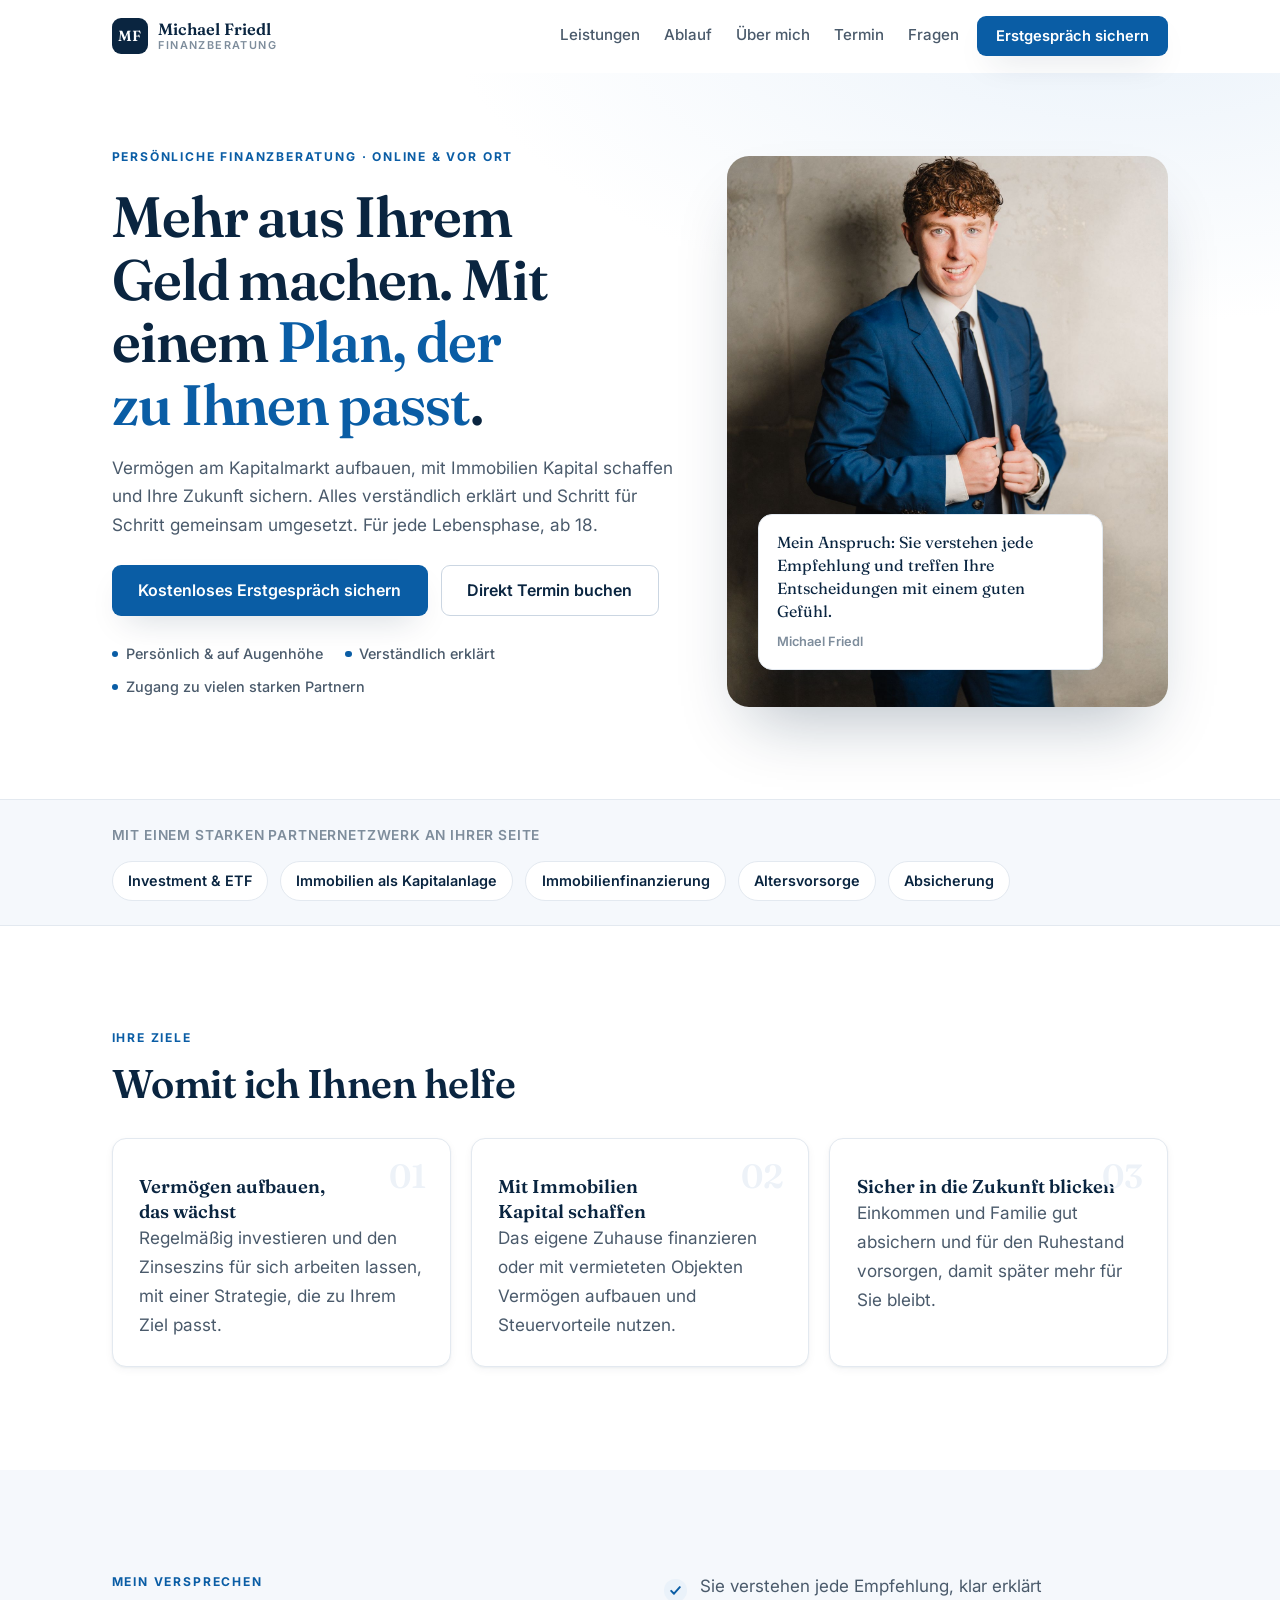
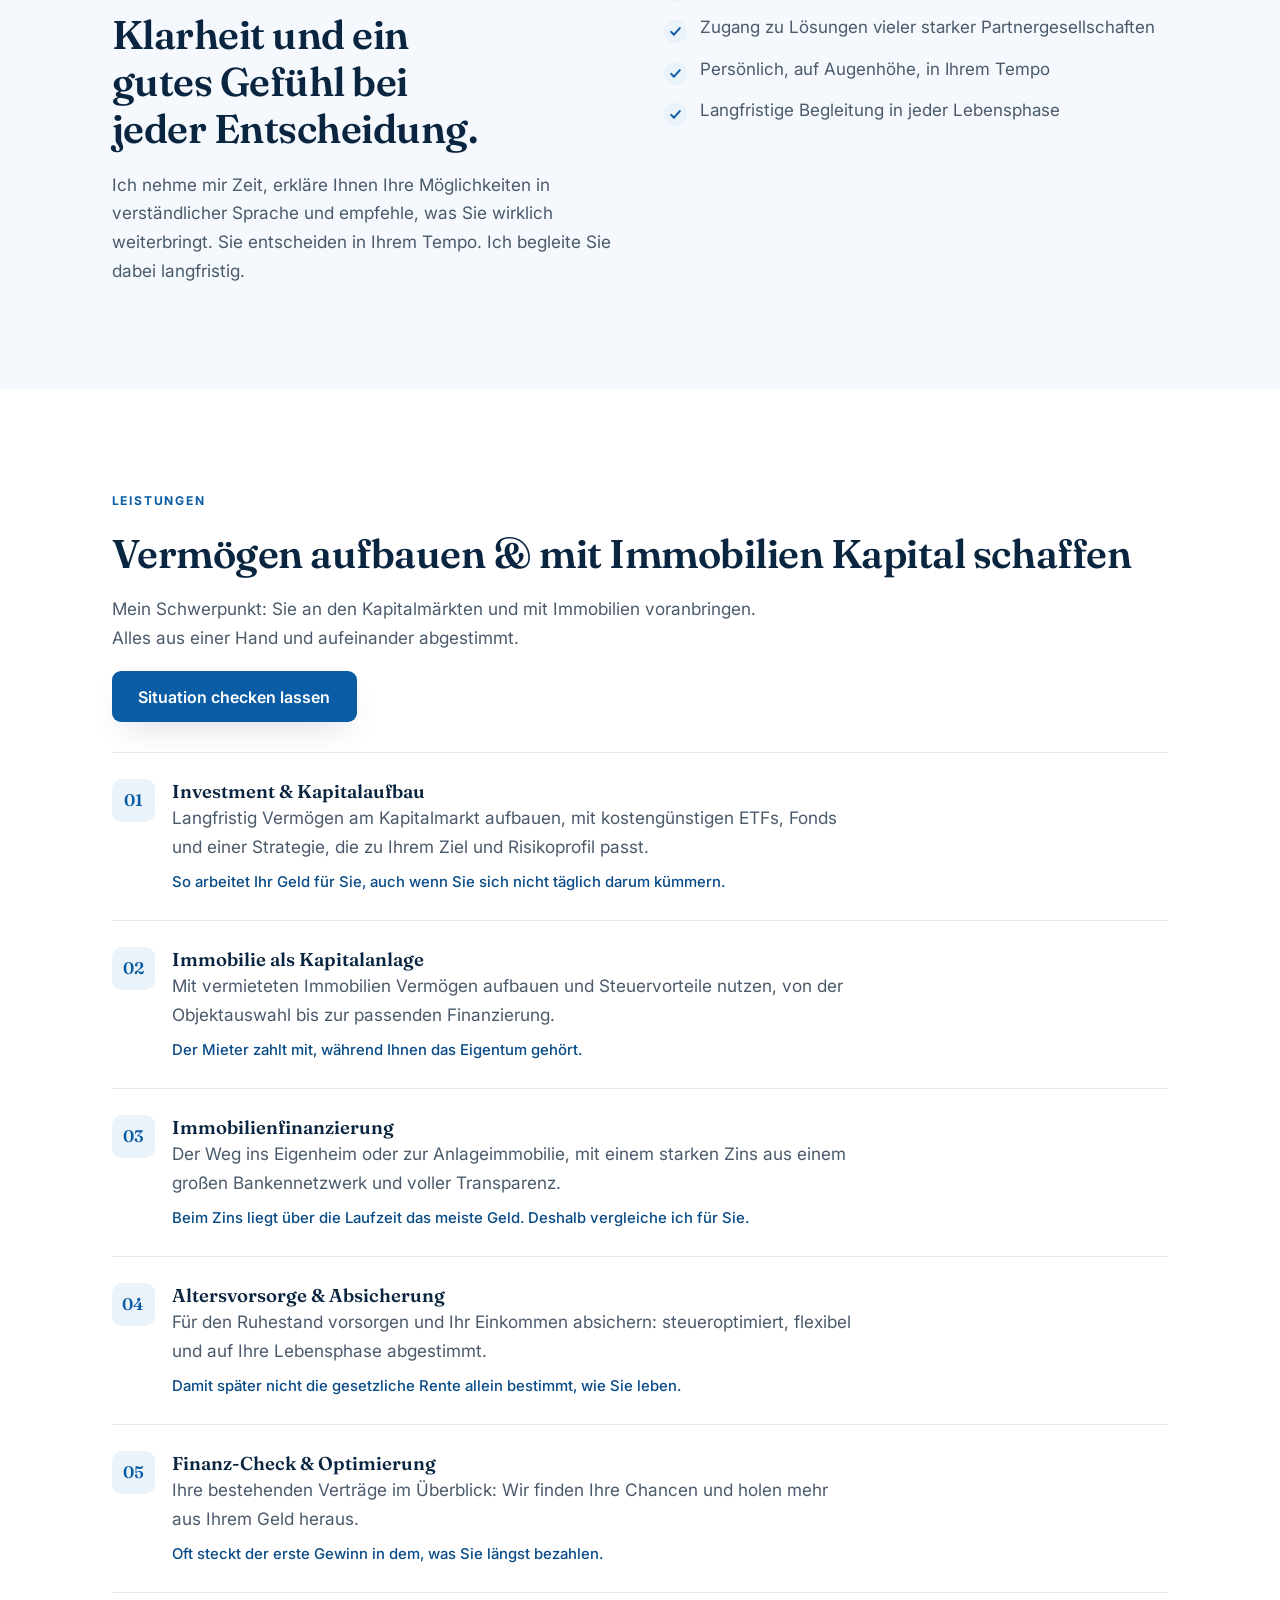
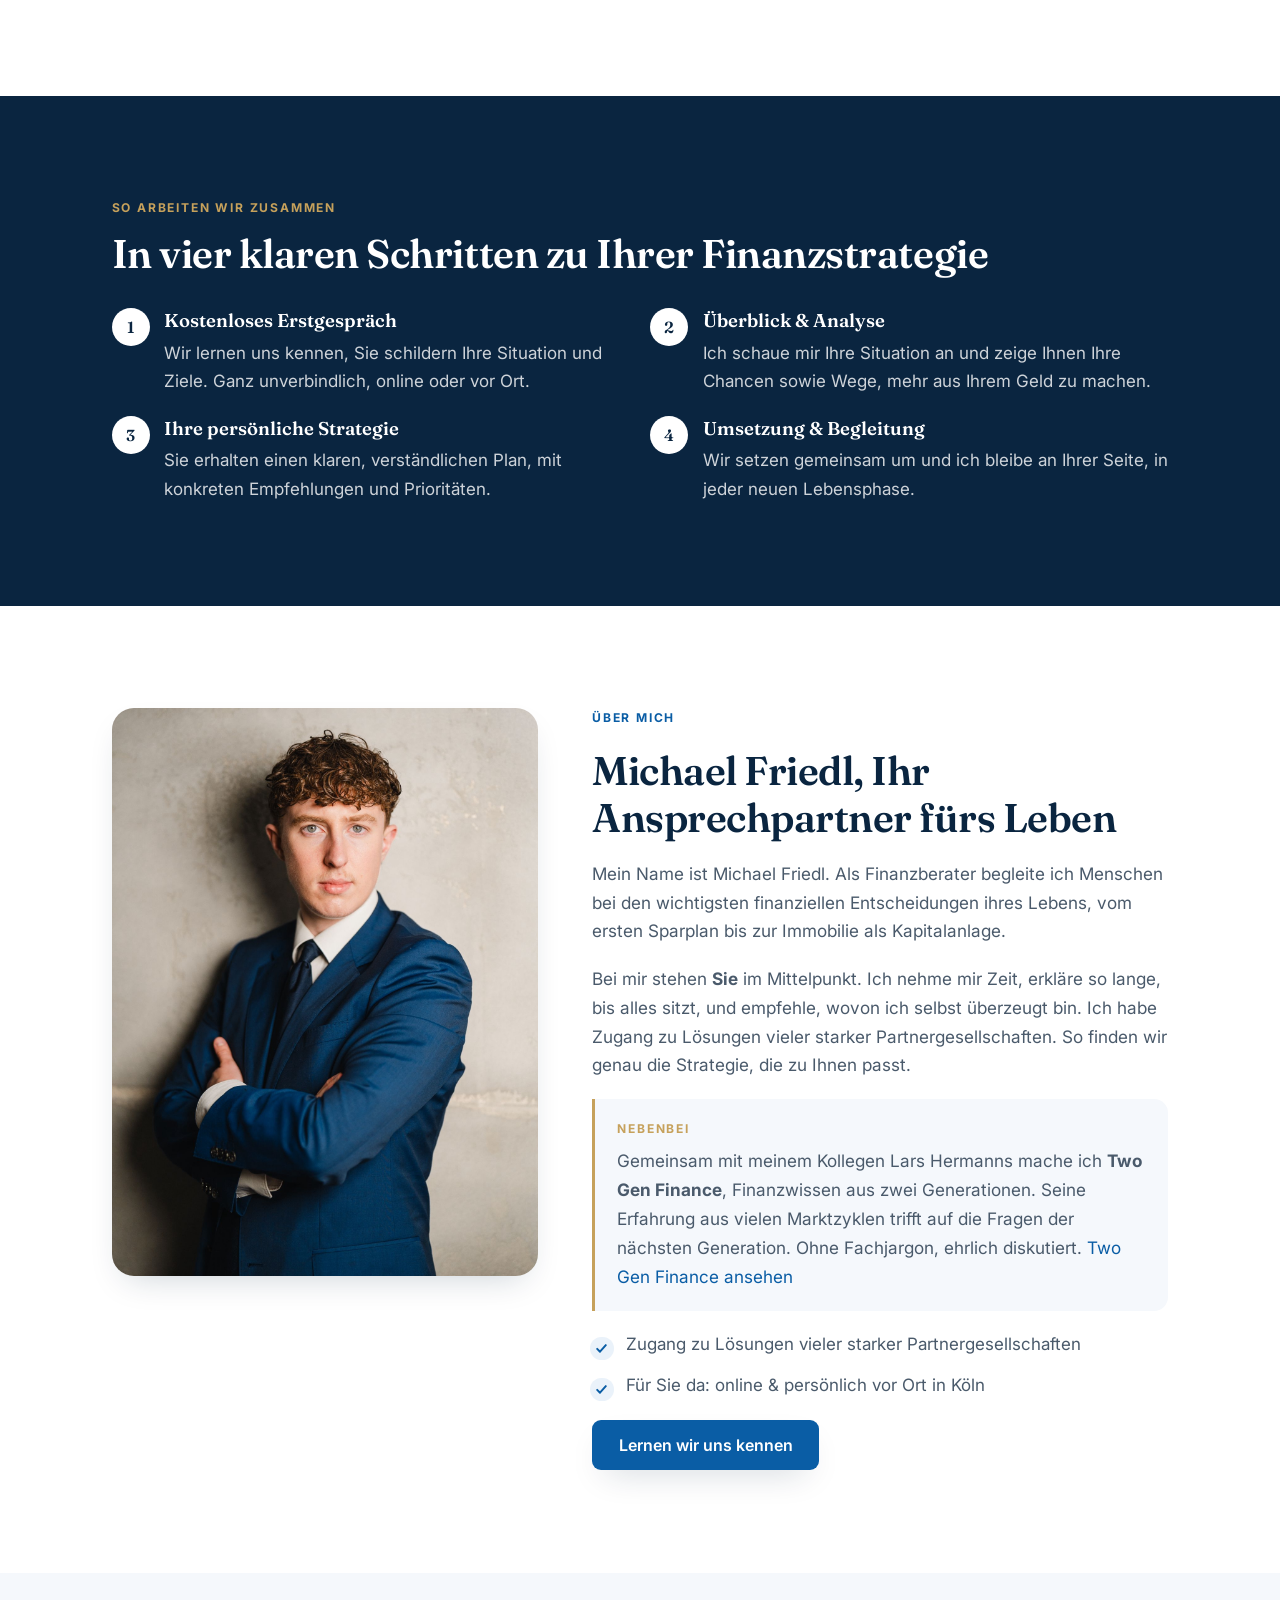
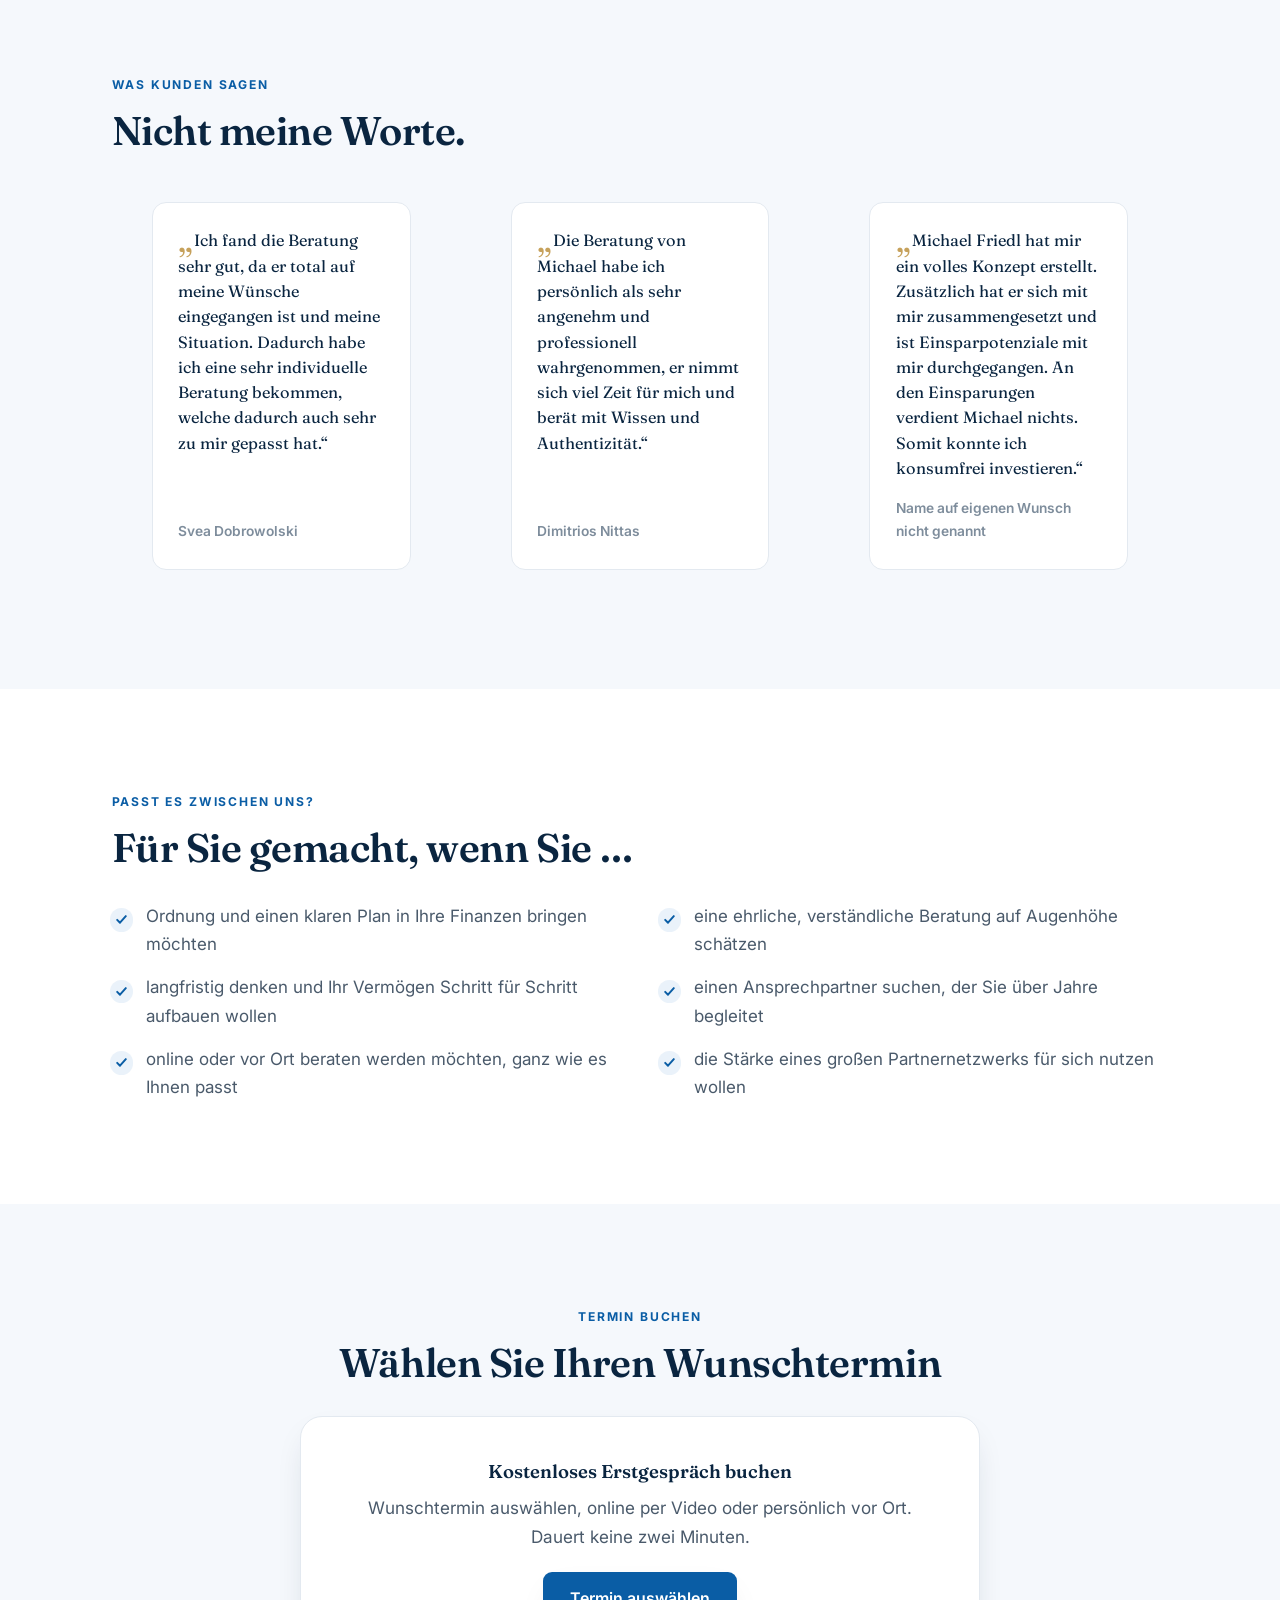
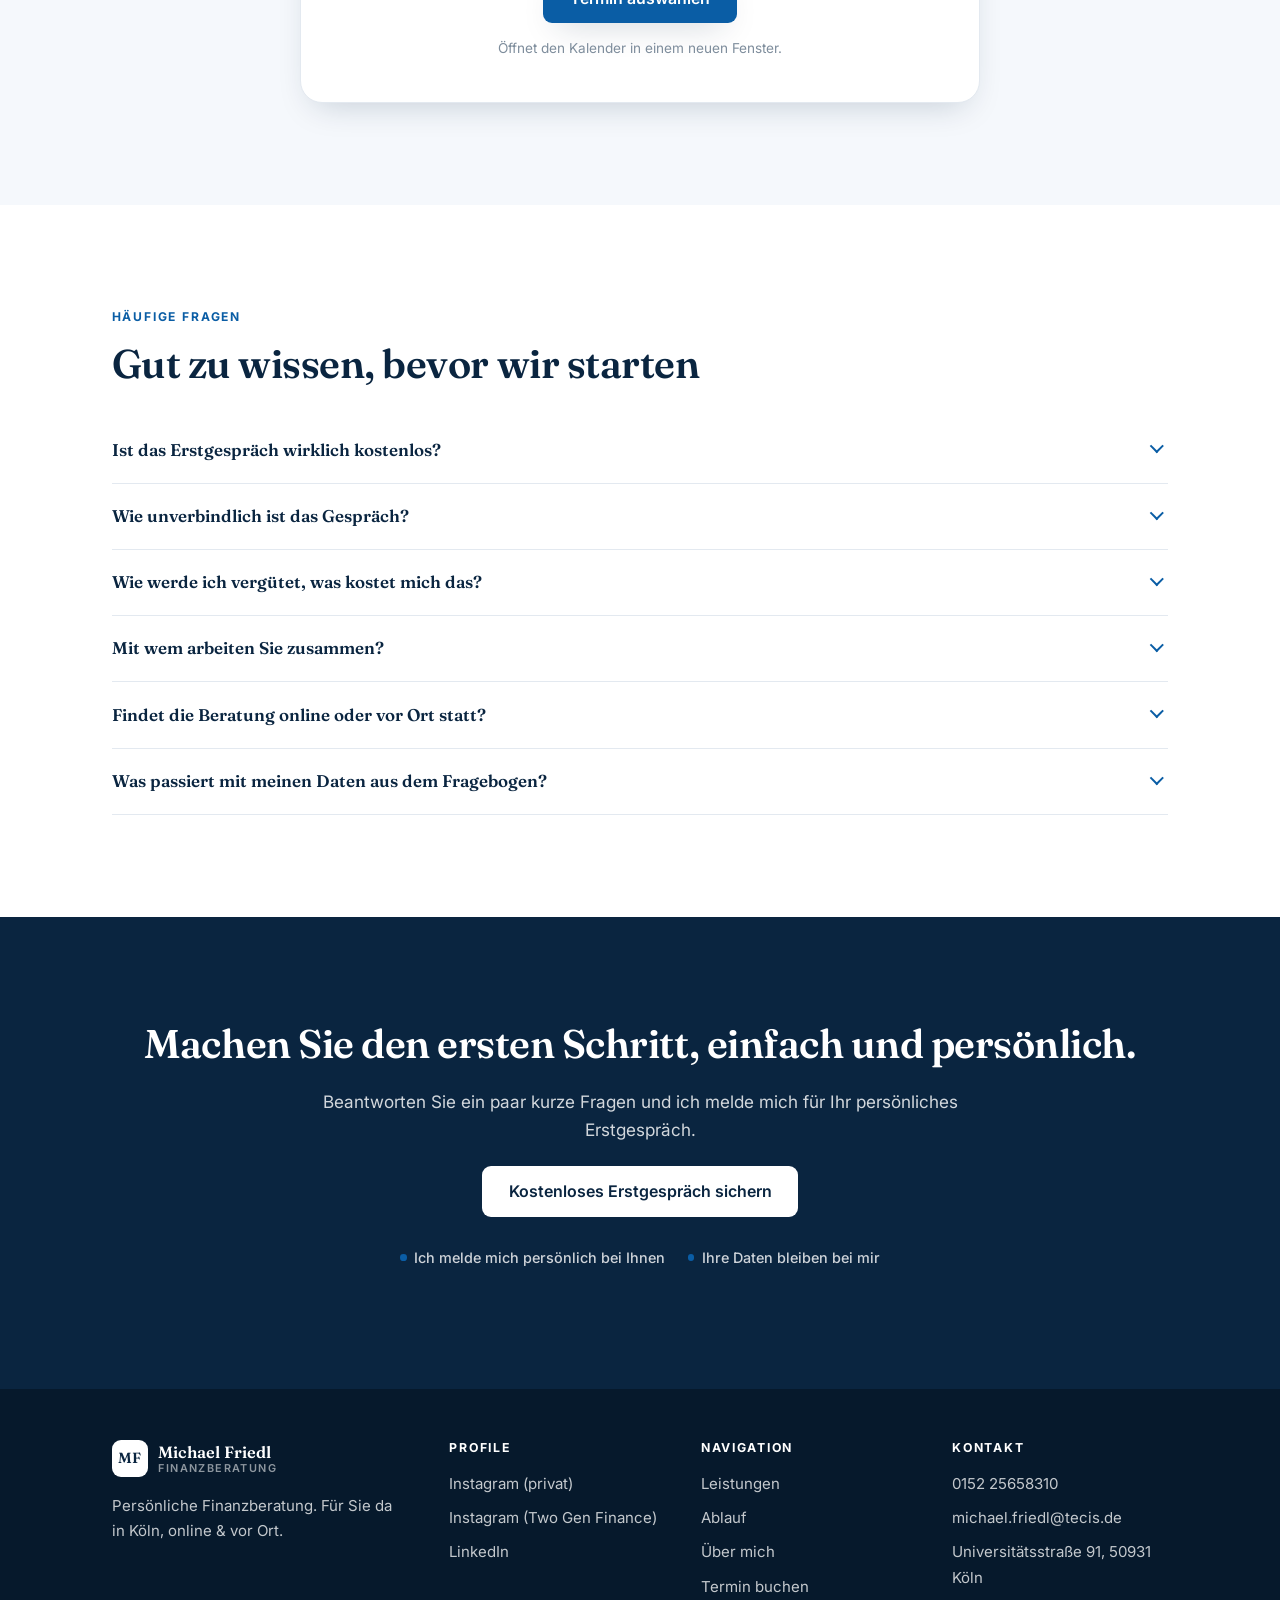
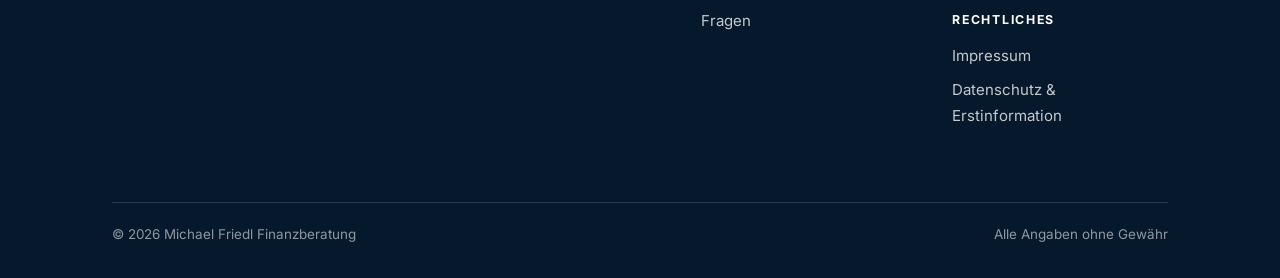
==== commit 2a2af7cc: "Texte: Gedankenstriche durch normale Satzzeichen ersetzt An 40 Stellen ersetzt und dabei umformulier" ====
--- a/index.html
+++ b/index.html
@@ -4,14 +4,14 @@
 <meta charset="utf-8">
 <meta name="viewport" content="width=device-width, initial-scale=1">
 <title>Michael Friedl · Finanzberatung</title>
-<meta name="description" content="Michael Friedl, Handelsvertreter der tecis: Vermögen am Kapitalmarkt aufbauen, mit Immobilien Kapital schaffen und die Zukunft absichern. Persönliche Beratung in Köln – online und vor Ort. Kostenloses Erstgespräch.">
+<meta name="description" content="Michael Friedl, Handelsvertreter der tecis: Vermögen am Kapitalmarkt aufbauen, mit Immobilien Kapital schaffen und die Zukunft absichern. Persönliche Beratung in Köln, online und vor Ort. Kostenloses Erstgespräch.">
 <meta name="theme-color" content="#0A2540">
 <link rel="canonical" href="https://michael-friedl.com/">
 <meta property="og:type" content="website">
 <meta property="og:locale" content="de_DE">
 <meta property="og:site_name" content="Michael Friedl · Finanzberatung">
 <meta property="og:title" content="Michael Friedl · Finanzberatung">
-<meta property="og:description" content="Mehr aus Ihrem Geld machen – mit einem Plan, der zu Ihnen passt. Kostenloses Erstgespräch, online oder in Köln.">
+<meta property="og:description" content="Mehr aus Ihrem Geld machen mit einem Plan, der zu Ihnen passt. Kostenloses Erstgespräch, online oder in Köln.">
 <meta property="og:url" content="https://michael-friedl.com/">
 <meta name="twitter:card" content="summary_large_image">
 <link rel="icon" href="data:image/svg+xml,%3Csvg xmlns='http://www.w3.org/2000/svg' viewBox='0 0 32 32'%3E%3Crect width='32' height='32' rx='7' fill='%230A2540'/%3E%3Ctext x='16' y='22' font-family='Georgia,serif' font-size='15' fill='%23ffffff' text-anchor='middle'%3EMF%3C/text%3E%3C/svg%3E">
@@ -62,9 +62,9 @@
   <div class="bahn">
     <div class="stapel stapel--mittel">
       <p class="vorzeile">Persönliche Finanzberatung · online &amp; vor Ort</p>
-      <h1>Mehr aus Ihrem Geld machen — mit einem <em>Plan, der zu Ihnen passt</em>.</h1>
+      <h1>Mehr aus Ihrem Geld machen. Mit einem <em>Plan, der zu Ihnen passt</em>.</h1>
       <p class="anriss">Vermögen am Kapitalmarkt aufbauen, mit Immobilien Kapital schaffen und Ihre
-      Zukunft sichern — verständlich erklärt und Schritt für Schritt gemeinsam umgesetzt.
+      Zukunft sichern. Alles verständlich erklärt und Schritt für Schritt gemeinsam umgesetzt.
       Für jede Lebensphase, ab 18.</p>
       <div class="knoepfe">
         <button class="taste taste--voll" type="button" data-bogen-auf>Kostenloses Erstgespräch sichern</button>
@@ -80,7 +80,7 @@
       <img src="assets/michael-friedl.jpg" alt="Michael Friedl, Finanzberater in Köln" width="800" height="1000" fetchpriority="high">
       <figure class="faehnchen">
         <p>Mein Anspruch: Sie verstehen jede Empfehlung und treffen Ihre Entscheidungen mit einem guten Gefühl.</p>
-        <cite>— Michael Friedl</cite>
+        <cite>Michael Friedl</cite>
       </figure>
     </div>
   </div>
@@ -109,8 +109,8 @@
       <article class="tafel ziel">
         <span class="zahl" aria-hidden="true">01</span>
         <h3>Vermögen aufbauen, das wächst</h3>
-        <p class="anriss">Regelmäßig investieren und den Zinseszins für sich arbeiten lassen —
-        mit einer Strategie, die zu Ihrem Ziel passt.</p>
+        <p class="anriss">Regelmäßig investieren und den Zinseszins für sich arbeiten lassen, mit einer
+        Strategie, die zu Ihrem Ziel passt.</p>
       </article>
       <article class="tafel ziel">
         <span class="zahl" aria-hidden="true">02</span>
@@ -121,7 +121,7 @@
       <article class="tafel ziel">
         <span class="zahl" aria-hidden="true">03</span>
         <h3>Sicher in die Zukunft blicken</h3>
-        <p class="anriss">Einkommen und Familie gut absichern und für den Ruhestand vorsorgen —
+        <p class="anriss">Einkommen und Familie gut absichern und für den Ruhestand vorsorgen,
         damit später mehr für Sie bleibt.</p>
       </article>
     </div>
@@ -134,11 +134,11 @@
       <p class="vorzeile">Mein Versprechen</p>
       <h2>Klarheit und ein gutes Gefühl bei jeder Entscheidung.</h2>
       <p class="anriss">Ich nehme mir Zeit, erkläre Ihnen Ihre Möglichkeiten in verständlicher
-      Sprache und empfehle, was Sie wirklich weiterbringt. Sie entscheiden in Ihrem Tempo —
-      ich begleite Sie dabei langfristig.</p>
+      Sprache und empfehle, was Sie wirklich weiterbringt. Sie entscheiden in Ihrem Tempo.
+      Ich begleite Sie dabei langfristig.</p>
     </div>
     <ul class="haken">
-      <li>Sie verstehen jede Empfehlung — klar erklärt</li>
+      <li>Sie verstehen jede Empfehlung, klar erklärt</li>
       <li>Zugang zu Lösungen vieler starker Partnergesellschaften</li>
       <li>Persönlich, auf Augenhöhe, in Ihrem Tempo</li>
       <li>Langfristige Begleitung in jeder Lebensphase</li>
@@ -152,7 +152,7 @@
       <p class="vorzeile">Leistungen</p>
       <h2>Vermögen aufbauen &amp; mit Immobilien Kapital schaffen</h2>
       <p class="anriss">Mein Schwerpunkt: Sie an den Kapitalmärkten und mit Immobilien
-      voranbringen — alles aus einer Hand und aufeinander abgestimmt.</p>
+      voranbringen. Alles aus einer Hand und aufeinander abgestimmt.</p>
       <div><button class="taste taste--voll" type="button" data-bogen-auf>Situation checken lassen</button></div>
     </div>
     <div>
@@ -160,7 +160,7 @@
         <span class="zeichen" aria-hidden="true">01</span>
         <div>
           <h3>Investment &amp; Kapitalaufbau</h3>
-          <p class="anriss">Langfristig Vermögen am Kapitalmarkt aufbauen — mit kostengünstigen
+          <p class="anriss">Langfristig Vermögen am Kapitalmarkt aufbauen, mit kostengünstigen
           ETFs, Fonds und einer Strategie, die zu Ihrem Ziel und Risikoprofil passt.</p>
           <p class="folge">So arbeitet Ihr Geld für Sie, auch wenn Sie sich nicht täglich darum kümmern.</p>
         </div>
@@ -169,7 +169,7 @@
         <span class="zeichen" aria-hidden="true">02</span>
         <div>
           <h3>Immobilie als Kapitalanlage</h3>
-          <p class="anriss">Mit vermieteten Immobilien Vermögen aufbauen und Steuervorteile nutzen —
+          <p class="anriss">Mit vermieteten Immobilien Vermögen aufbauen und Steuervorteile nutzen,
           von der Objektauswahl bis zur passenden Finanzierung.</p>
           <p class="folge">Der Mieter zahlt mit, während Ihnen das Eigentum gehört.</p>
         </div>
@@ -178,16 +178,16 @@
         <span class="zeichen" aria-hidden="true">03</span>
         <div>
           <h3>Immobilienfinanzierung</h3>
-          <p class="anriss">Der Weg ins Eigenheim oder zur Anlageimmobilie — mit einem starken Zins
+          <p class="anriss">Der Weg ins Eigenheim oder zur Anlageimmobilie, mit einem starken Zins
           aus einem großen Bankennetzwerk und voller Transparenz.</p>
-          <p class="folge">Beim Zins liegt über die Laufzeit das meiste Geld — deshalb vergleiche ich für Sie.</p>
+          <p class="folge">Beim Zins liegt über die Laufzeit das meiste Geld. Deshalb vergleiche ich für Sie.</p>
         </div>
       </article>
       <article class="leistung">
         <span class="zeichen" aria-hidden="true">04</span>
         <div>
           <h3>Altersvorsorge &amp; Absicherung</h3>
-          <p class="anriss">Für den Ruhestand vorsorgen und Ihr Einkommen absichern —
+          <p class="anriss">Für den Ruhestand vorsorgen und Ihr Einkommen absichern:
           steueroptimiert, flexibel und auf Ihre Lebensphase abgestimmt.</p>
           <p class="folge">Damit später nicht die gesetzliche Rente allein bestimmt, wie Sie leben.</p>
         </div>
@@ -225,12 +225,12 @@
       <article class="schritt">
         <span class="nummer" aria-hidden="true">3</span>
         <h3>Ihre persönliche Strategie</h3>
-        <p>Sie erhalten einen klaren, verständlichen Plan — mit konkreten Empfehlungen und Prioritäten.</p>
+        <p>Sie erhalten einen klaren, verständlichen Plan, mit konkreten Empfehlungen und Prioritäten.</p>
       </article>
       <article class="schritt">
         <span class="nummer" aria-hidden="true">4</span>
         <h3>Umsetzung &amp; Begleitung</h3>
-        <p>Wir setzen gemeinsam um und ich bleibe an Ihrer Seite — in jeder neuen Lebensphase.</p>
+        <p>Wir setzen gemeinsam um und ich bleibe an Ihrer Seite, in jeder neuen Lebensphase.</p>
       </article>
     </div>
   </div>
@@ -241,18 +241,18 @@
     <img src="assets/michael-friedl-about.jpg" alt="Michael Friedl im Gespräch" width="700" height="933" loading="lazy">
     <div class="stapel stapel--mittel">
       <p class="vorzeile">Über mich</p>
-      <h2>Michael Friedl — Ihr Ansprechpartner fürs Leben</h2>
+      <h2>Michael Friedl, Ihr Ansprechpartner fürs Leben</h2>
       <p class="anriss">Mein Name ist Michael Friedl. Als Finanzberater begleite ich Menschen bei
-      den wichtigsten finanziellen Entscheidungen ihres Lebens — vom ersten Sparplan bis zur
+      den wichtigsten finanziellen Entscheidungen ihres Lebens, vom ersten Sparplan bis zur
       Immobilie als Kapitalanlage.</p>
       <p class="anriss">Bei mir stehen <strong>Sie</strong> im Mittelpunkt. Ich nehme mir Zeit,
       erkläre so lange, bis alles sitzt, und empfehle, wovon ich selbst überzeugt bin. Ich habe
-      Zugang zu Lösungen vieler starker Partnergesellschaften — für genau die Strategie, die zu
-      Ihnen passt.</p>
+      Zugang zu Lösungen vieler starker Partnergesellschaften. So finden wir genau die Strategie,
+      die zu Ihnen passt.</p>
       <div class="nebenbei">
         <p class="vorzeile">Nebenbei</p>
         <p class="anriss" style="margin-top:.5rem">Gemeinsam mit meinem Kollegen Lars Hermanns mache
-        ich <strong>Two Gen Finance</strong> — Finanzwissen aus zwei Generationen. Seine Erfahrung
+        ich <strong>Two Gen Finance</strong>, Finanzwissen aus zwei Generationen. Seine Erfahrung
         aus vielen Marktzyklen trifft auf die Fragen der nächsten Generation. Ohne Fachjargon,
         ehrlich diskutiert.
         <a href="https://www.instagram.com/twogen_finance" target="_blank" rel="noopener">Two Gen Finance ansehen</a></p>
@@ -287,7 +287,7 @@
       </figure>
       <figure class="stimme">
         <blockquote>Michael Friedl hat mir ein volles Konzept erstellt. Zusätzlich hat er sich mit
-        mir zusammengesetzt und ist Einsparpotenziale mit mir durchgegangen — an den Einsparungen
+        mir zusammengesetzt und ist Einsparpotenziale mit mir durchgegangen. An den Einsparungen
         verdient Michael nichts. Somit konnte ich konsumfrei investieren.“</blockquote>
         <figcaption>Name auf eigenen Wunsch nicht genannt</figcaption>
       </figure>
@@ -306,7 +306,7 @@
       <li>eine ehrliche, verständliche Beratung auf Augenhöhe schätzen</li>
       <li>langfristig denken und Ihr Vermögen Schritt für Schritt aufbauen wollen</li>
       <li>einen Ansprechpartner suchen, der Sie über Jahre begleitet</li>
-      <li>online oder vor Ort beraten werden möchten — ganz wie es Ihnen passt</li>
+      <li>online oder vor Ort beraten werden möchten, ganz wie es Ihnen passt</li>
       <li>die Stärke eines großen Partnernetzwerks für sich nutzen wollen</li>
     </ul>
   </div>
@@ -320,7 +320,7 @@
     </div>
     <div class="terminkarte">
       <h3>Kostenloses Erstgespräch buchen</h3>
-      <p class="anriss" style="margin:.6rem auto 0">Wunschtermin auswählen — online per Video oder
+      <p class="anriss" style="margin:.6rem auto 0">Wunschtermin auswählen, online per Video oder
       persönlich vor Ort. Dauert keine zwei Minuten.</p>
       <a class="taste taste--voll" href="https://outlook.office.com/book/Buchungsseite-MichaelFriedlFinanzberatung@tecis.de/" target="_blank" rel="noopener">Termin auswählen</a>
       <small>Öffnet den Kalender in einem neuen Fenster.</small>
@@ -346,20 +346,20 @@
         ob und wie wir zusammenarbeiten.</p>
       </details>
       <details class="frage">
-        <summary>Wie werde ich vergütet — was kostet mich das?</summary>
+        <summary>Wie werde ich vergütet, was kostet mich das?</summary>
         <p class="antwort">Sie zahlen mir nichts direkt. Vergütet werde ich von der Gesellschaft,
-        deren Produkt Sie abschließen — das ist in der Branche der Normalfall. Für Sie heißt das:
+        deren Produkt Sie abschließen. Das ist in der Branche der Normalfall. Für Sie heißt das:
         Die Kosten stecken im Produkt, etwa im Ausgabeaufschlag oder in den laufenden Gebühren.
         Diese Zahlen zeige ich Ihnen vor jeder Unterschrift schwarz auf weiß.</p>
       </details>
       <details class="frage">
         <summary>Mit wem arbeiten Sie zusammen?</summary>
-        <p class="antwort">Ich habe Zugang zu Lösungen vieler starker Partnergesellschaften — so
+        <p class="antwort">Ich habe Zugang zu Lösungen vieler starker Partnergesellschaften. So
         finden wir gemeinsam die passende Lösung für Sie.</p>
       </details>
       <details class="frage">
         <summary>Findet die Beratung online oder vor Ort statt?</summary>
-        <p class="antwort">Beides — ganz wie es für Sie passt: bequem per Video-Call, telefonisch
+        <p class="antwort">Beides, ganz wie es für Sie passt: bequem per Video-Call, telefonisch
         oder persönlich im Büro in der Universitätsstraße 91, 50931 Köln. Nach Absprache können
         wir auch einen anderen Ort vereinbaren.</p>
       </details>
@@ -374,7 +374,7 @@
 
 <section class="feld feld--nacht schlussruf">
   <div class="bahn">
-    <h2>Machen Sie den ersten Schritt — einfach und persönlich.</h2>
+    <h2>Machen Sie den ersten Schritt, einfach und persönlich.</h2>
     <p class="anriss" style="text-align:center">Beantworten Sie ein paar kurze Fragen und ich melde
     mich für Ihr persönliches Erstgespräch.</p>
     <button class="taste taste--hell" type="button" data-bogen-auf>Kostenloses Erstgespräch sichern</button>
@@ -397,8 +397,8 @@
     <div>
       <h3>Profile</h3>
       <ul>
-        <li><a href="https://www.instagram.com/zet7s" target="_blank" rel="noopener">Instagram — persönlich</a></li>
-        <li><a href="https://www.instagram.com/twogen_finance" target="_blank" rel="noopener">Instagram — Two Gen Finance</a></li>
+        <li><a href="https://www.instagram.com/zet7s" target="_blank" rel="noopener">Instagram (privat)</a></li>
+        <li><a href="https://www.instagram.com/twogen_finance" target="_blank" rel="noopener">Instagram (Two Gen Finance)</a></li>
         <li><a href="https://www.linkedin.com/in/michaelfriedl" target="_blank" rel="noopener">LinkedIn</a></li>
       </ul>
     </div>
--- a/stil.css
+++ b/stil.css
@@ -1,4 +1,4 @@
-/* Michael Friedl · Finanzberatung — Gestaltung
+/* Michael Friedl · Finanzberatung, Gestaltung
    Aufbau: Marken, Grundlage, Bausteine, Bereiche, Fragebogen, Druck. */
 
 :root{
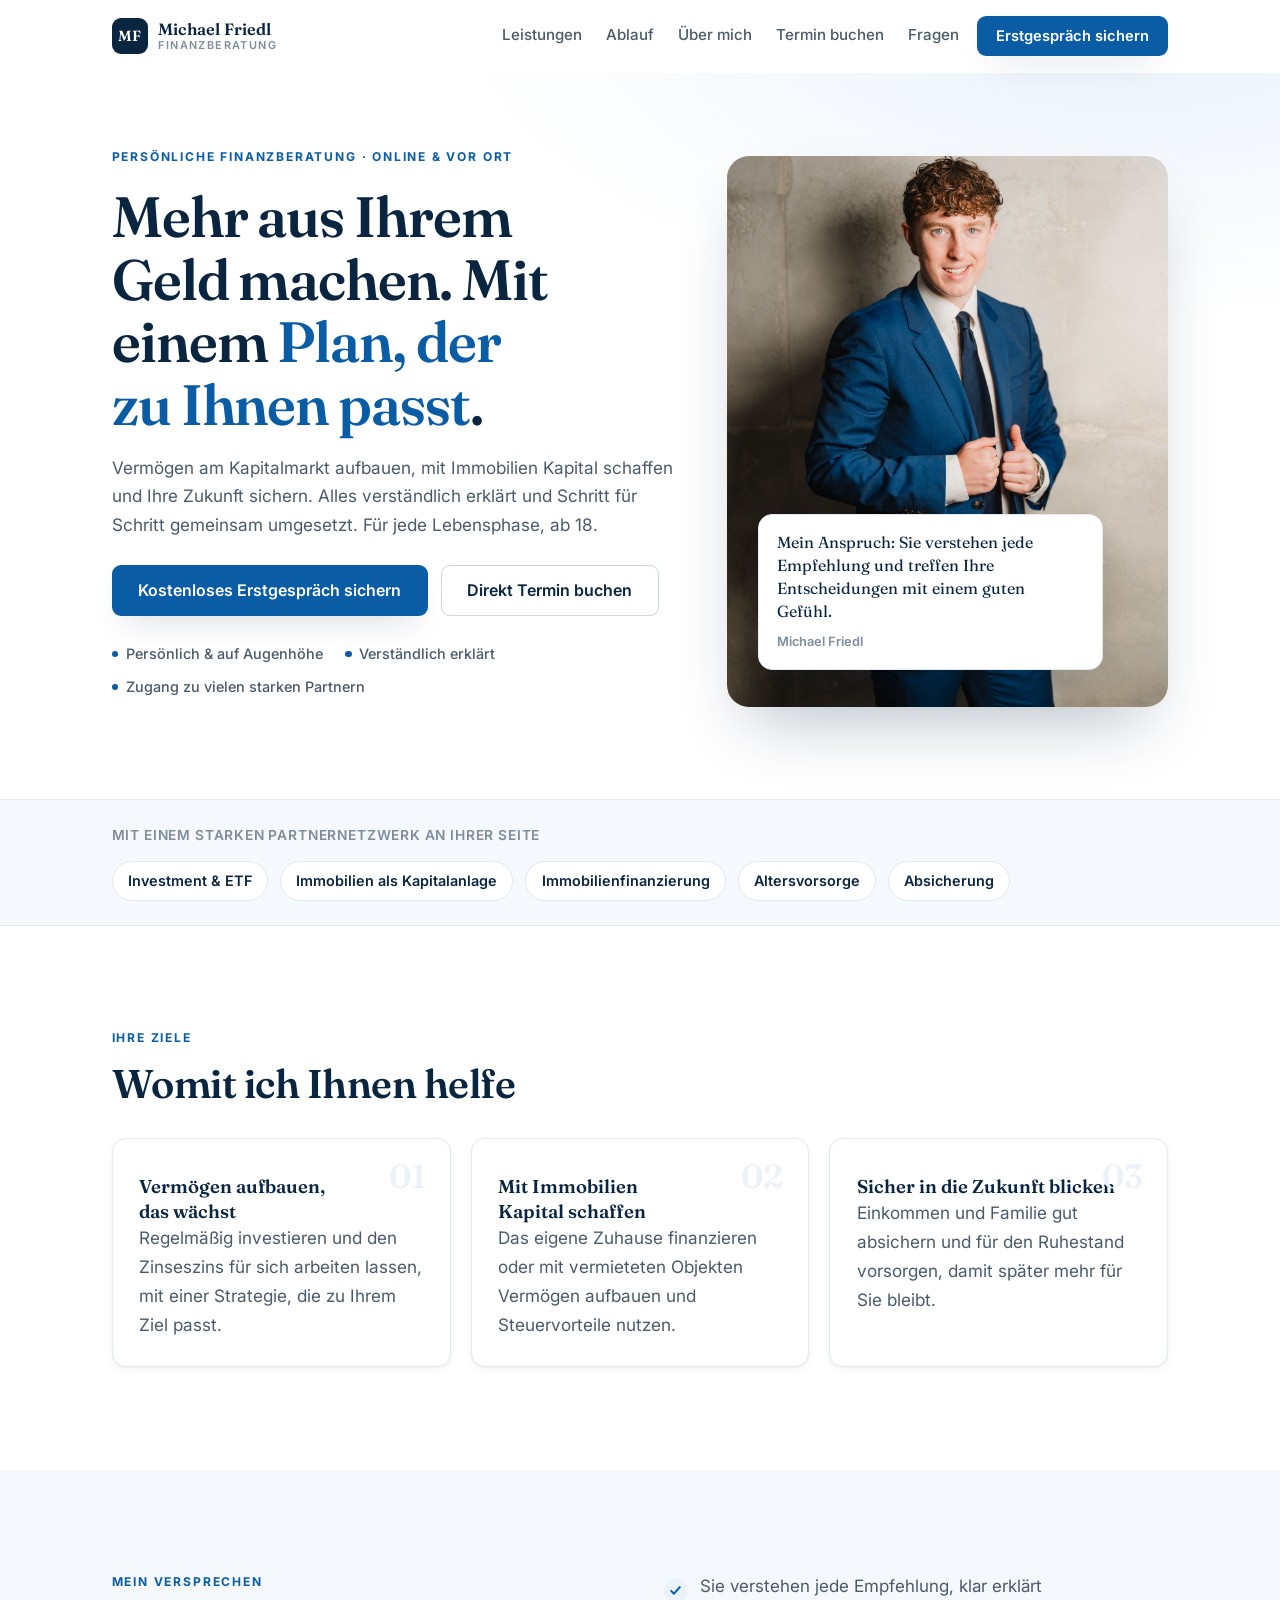
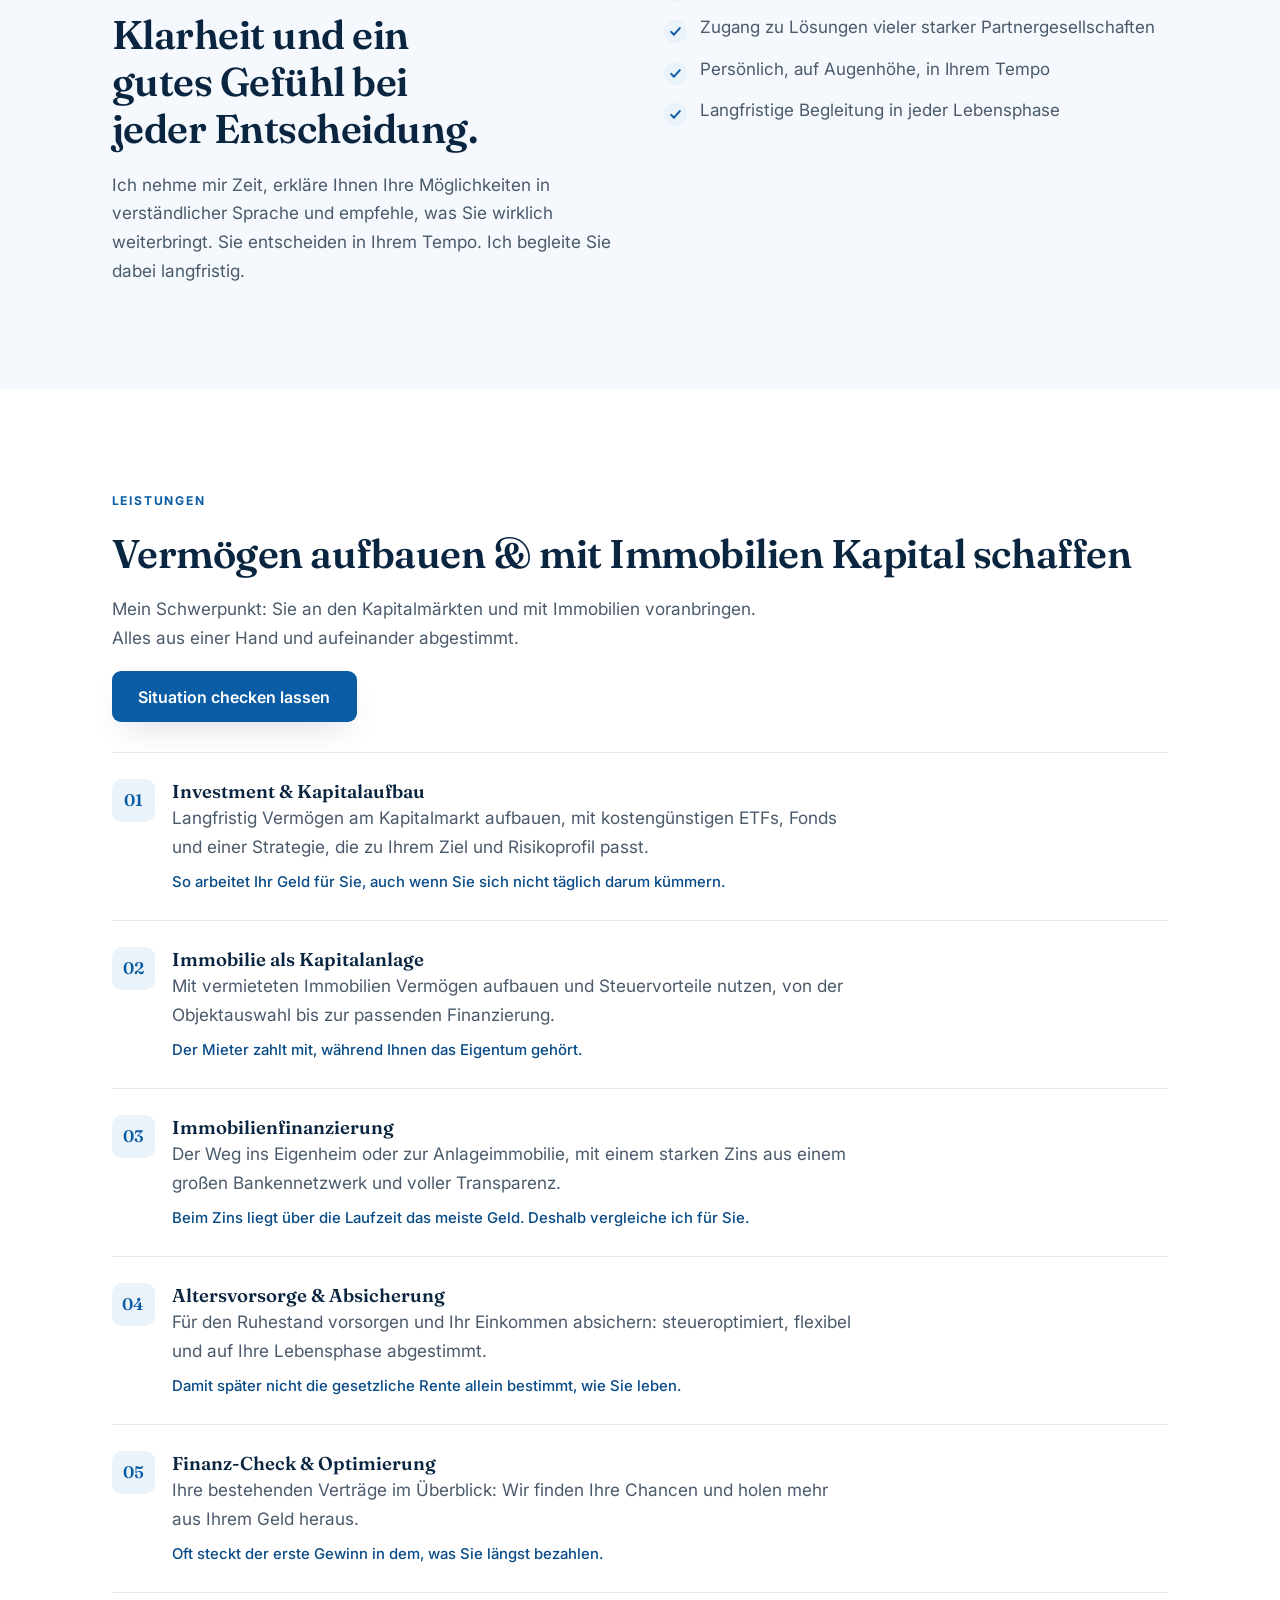
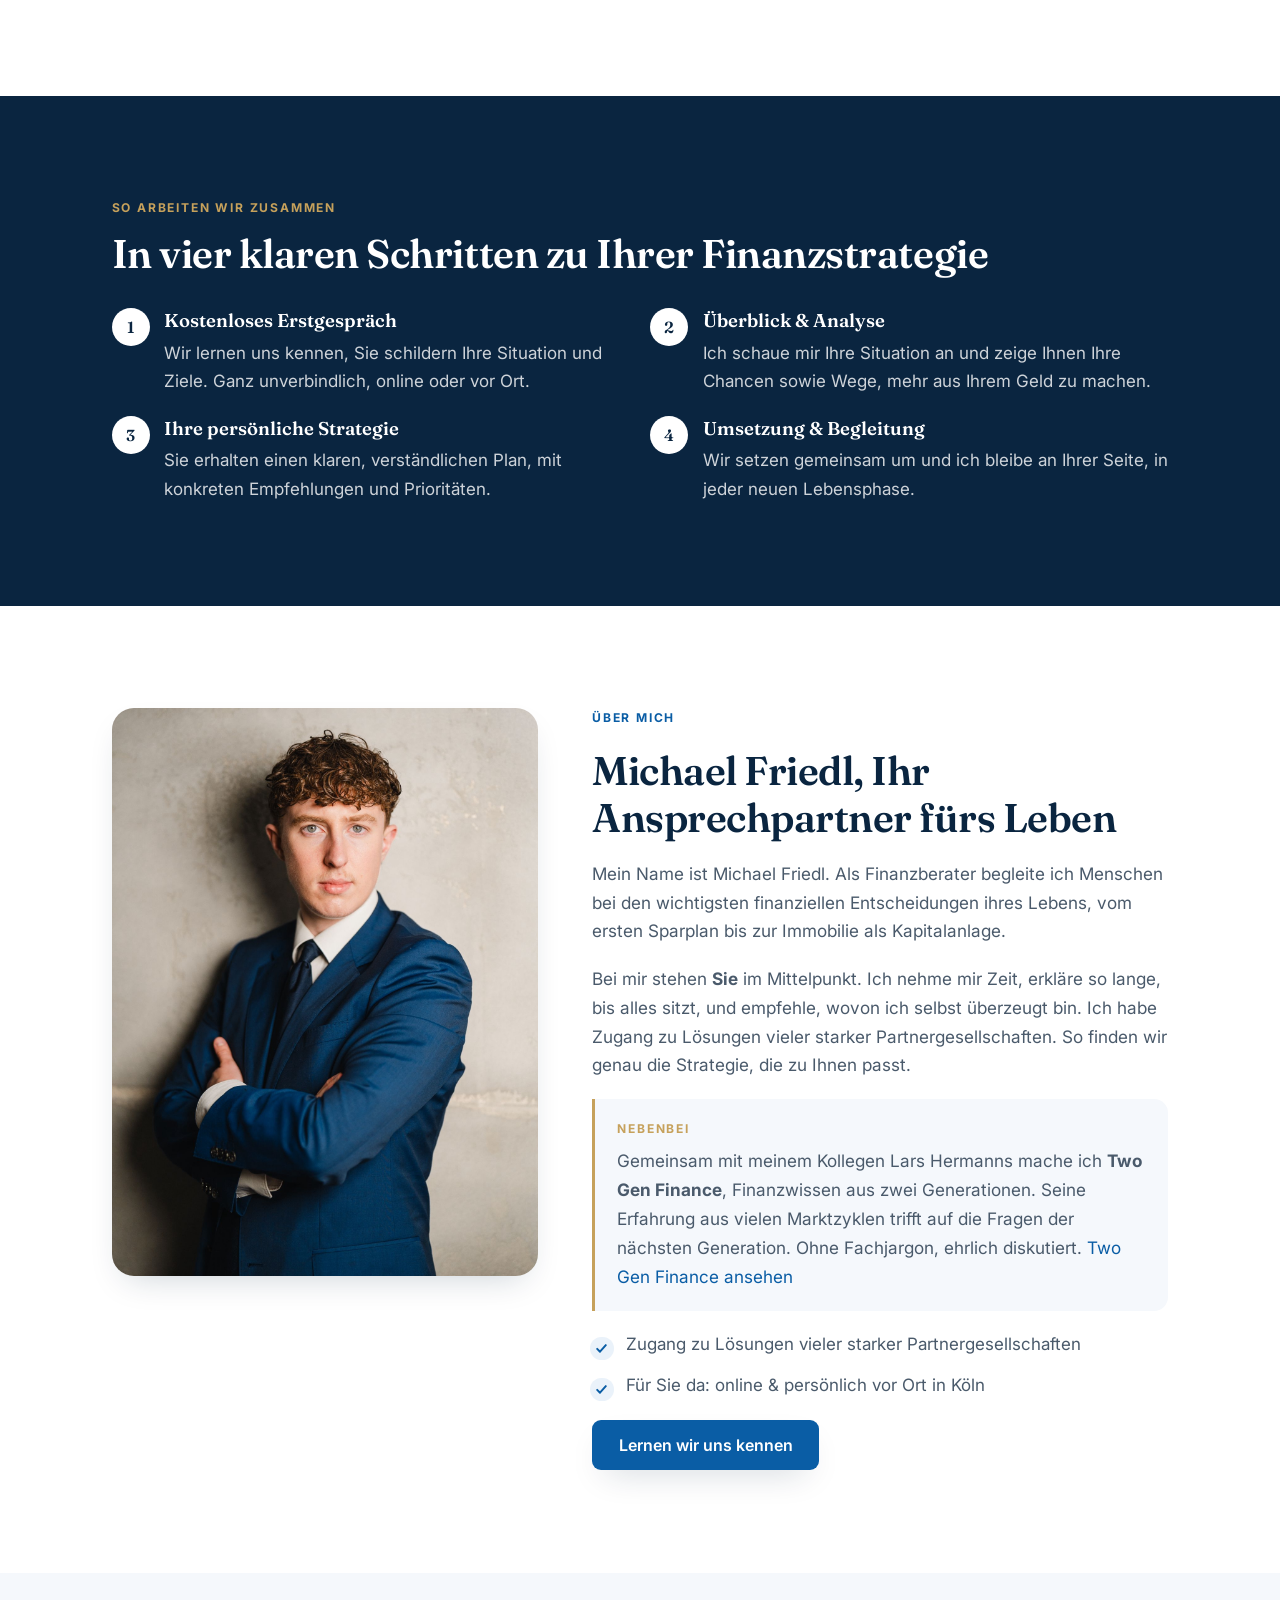
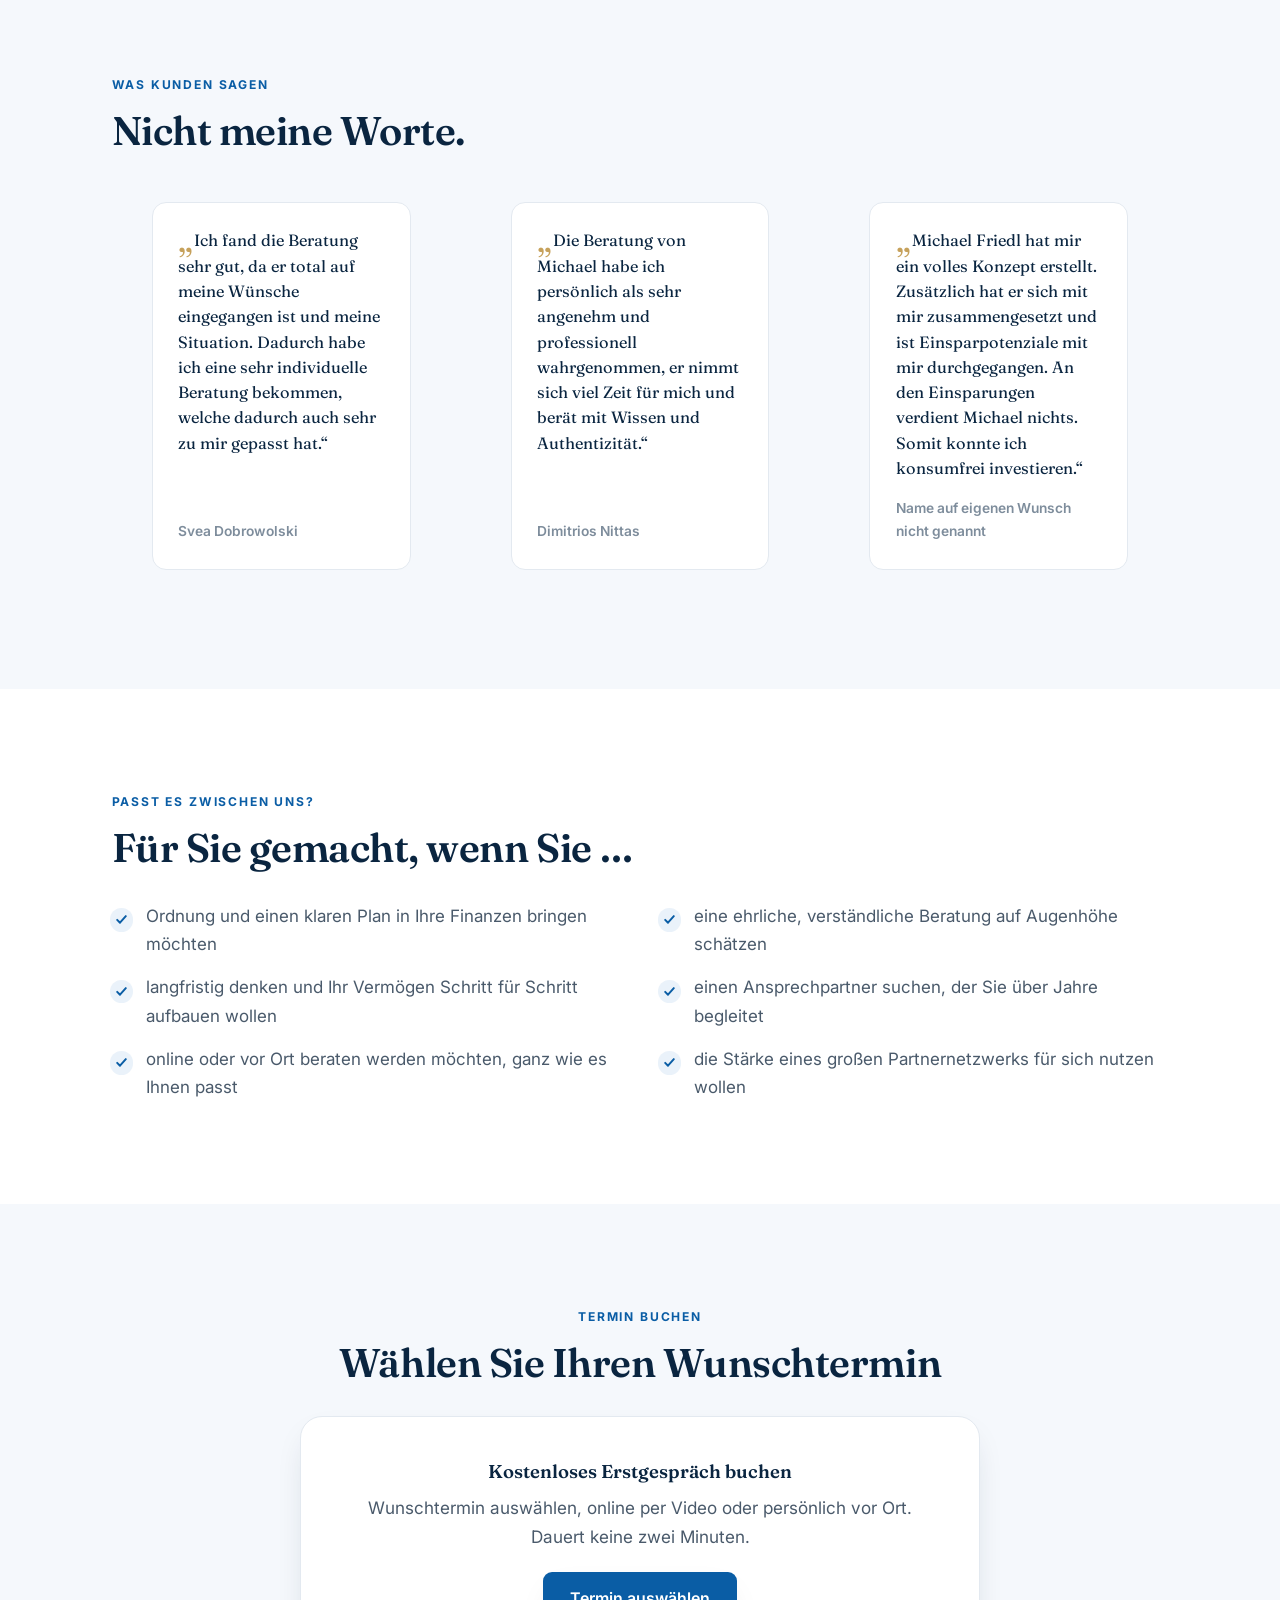
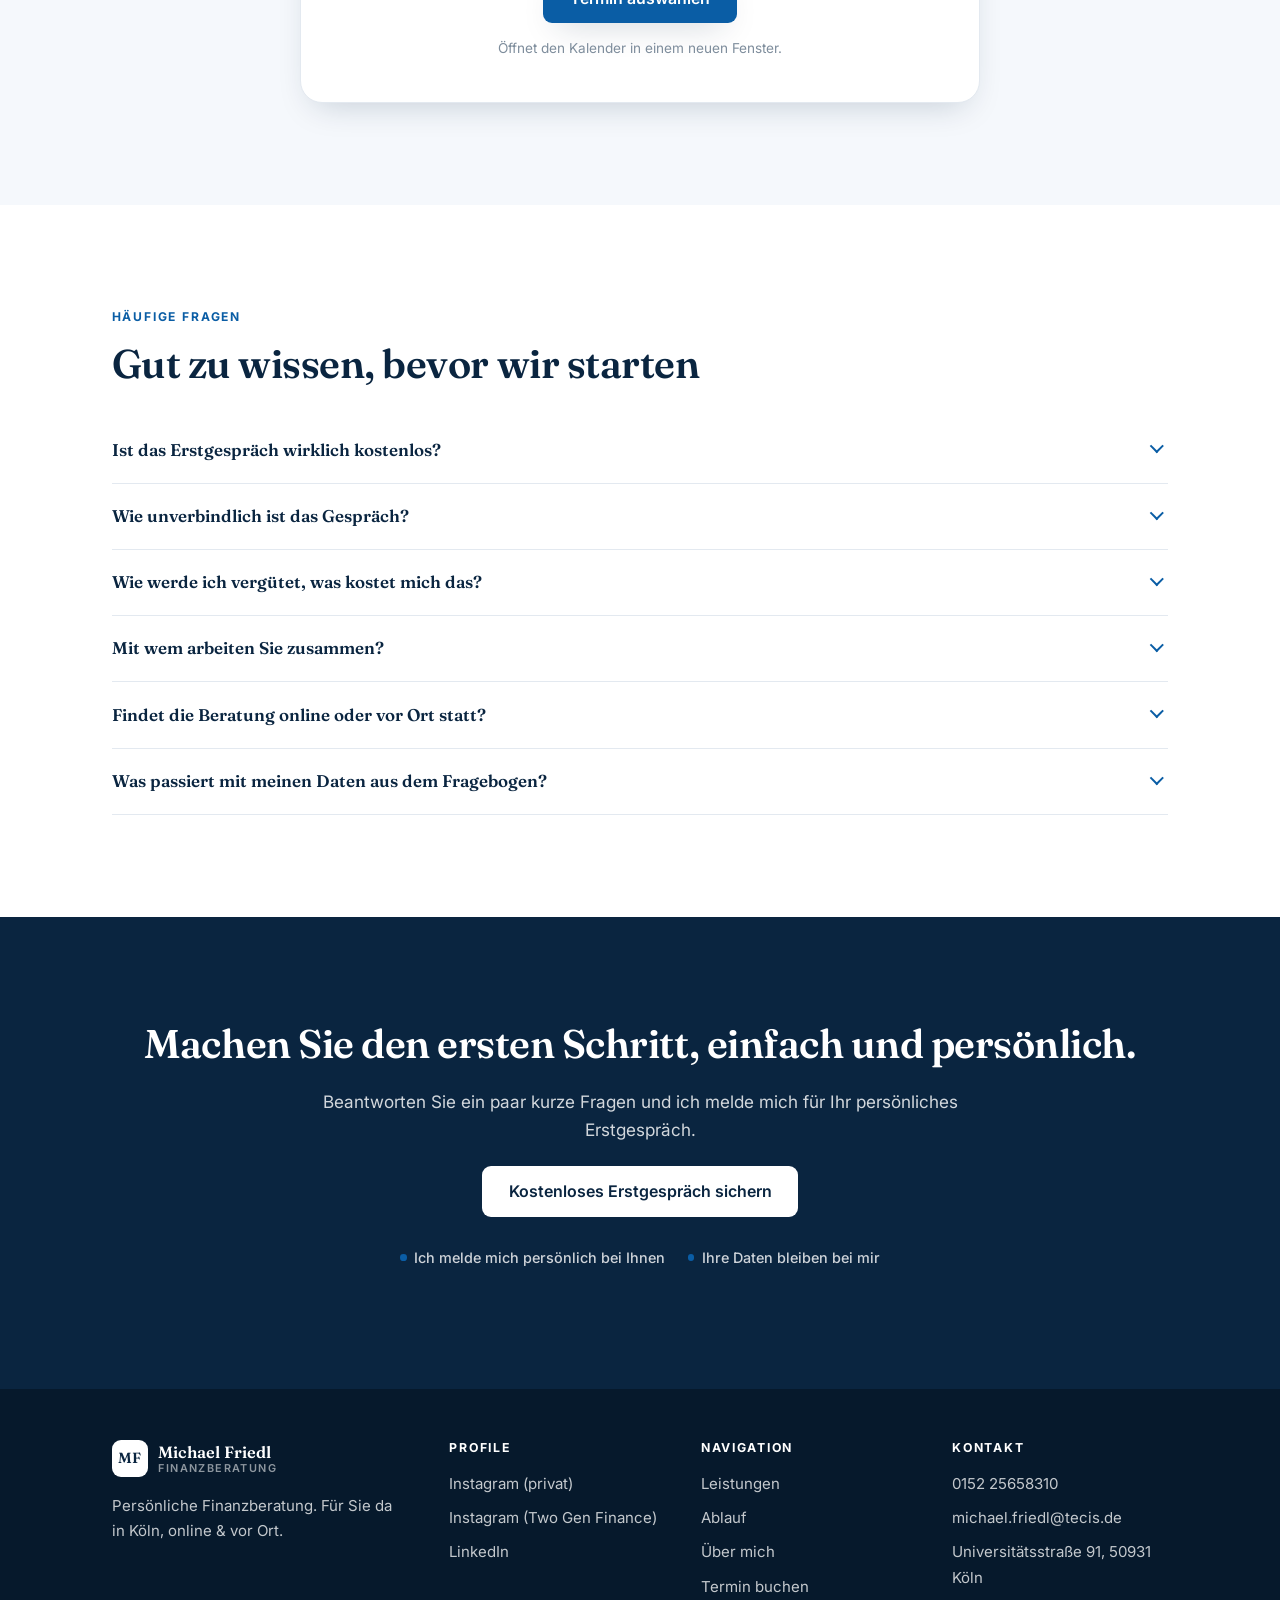
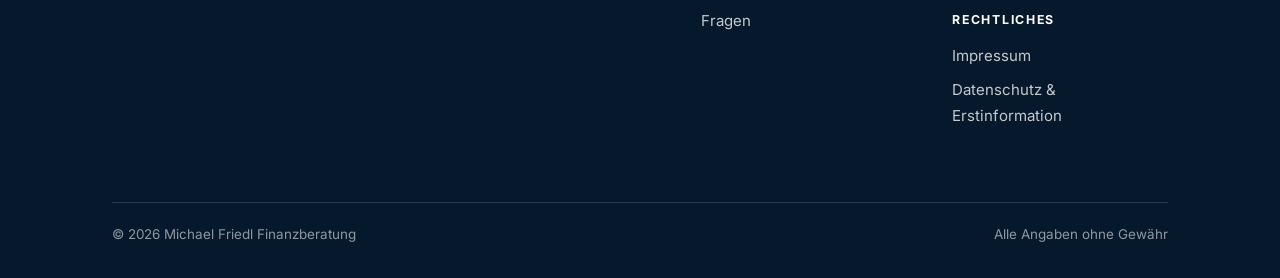
==== commit 7d84cace: "Termin-Links fuehren direkt zur Buchungsseite; Gedankenstriche entfernt Kopfleiste, Menue, Aufschlag" ====
--- a/index.html
+++ b/index.html
@@ -38,7 +38,7 @@
       <a href="#leistungen">Leistungen</a>
       <a href="#ablauf">Ablauf</a>
       <a href="#vorstellung">Über mich</a>
-      <a href="#termin">Termin</a>
+      <a href="https://outlook.office.com/book/Buchungsseite-MichaelFriedlFinanzberatung@tecis.de/" target="_blank" rel="noopener">Termin buchen</a>
       <a href="#fragen">Fragen</a>
     </nav>
     <button class="taste taste--voll taste--klein kopf-taste" type="button" data-bogen-auf>Erstgespräch sichern</button>
@@ -49,7 +49,7 @@
       <a href="#leistungen">Leistungen</a>
       <a href="#ablauf">Ablauf</a>
       <a href="#vorstellung">Über mich</a>
-      <a href="#termin">Termin</a>
+      <a href="https://outlook.office.com/book/Buchungsseite-MichaelFriedlFinanzberatung@tecis.de/" target="_blank" rel="noopener">Termin buchen</a>
       <a href="#fragen">Fragen</a>
       <button class="taste taste--voll" type="button" data-bogen-auf>Kostenloses Erstgespräch</button>
     </div>
@@ -68,7 +68,7 @@
       Für jede Lebensphase, ab 18.</p>
       <div class="knoepfe">
         <button class="taste taste--voll" type="button" data-bogen-auf>Kostenloses Erstgespräch sichern</button>
-        <a class="taste taste--rand" href="#termin">Direkt Termin buchen</a>
+        <a class="taste taste--rand" href="https://outlook.office.com/book/Buchungsseite-MichaelFriedlFinanzberatung@tecis.de/" target="_blank" rel="noopener">Direkt Termin buchen</a>
       </div>
       <ul class="merkmale">
         <li>Persönlich &amp; auf Augenhöhe</li>
@@ -408,7 +408,7 @@
         <li><a href="#leistungen">Leistungen</a></li>
         <li><a href="#ablauf">Ablauf</a></li>
         <li><a href="#vorstellung">Über mich</a></li>
-        <li><a href="#termin">Termin buchen</a></li>
+        <li><a href="https://outlook.office.com/book/Buchungsseite-MichaelFriedlFinanzberatung@tecis.de/" target="_blank" rel="noopener">Termin buchen</a></li>
         <li><a href="#fragen">Fragen</a></li>
       </ul>
     </div>
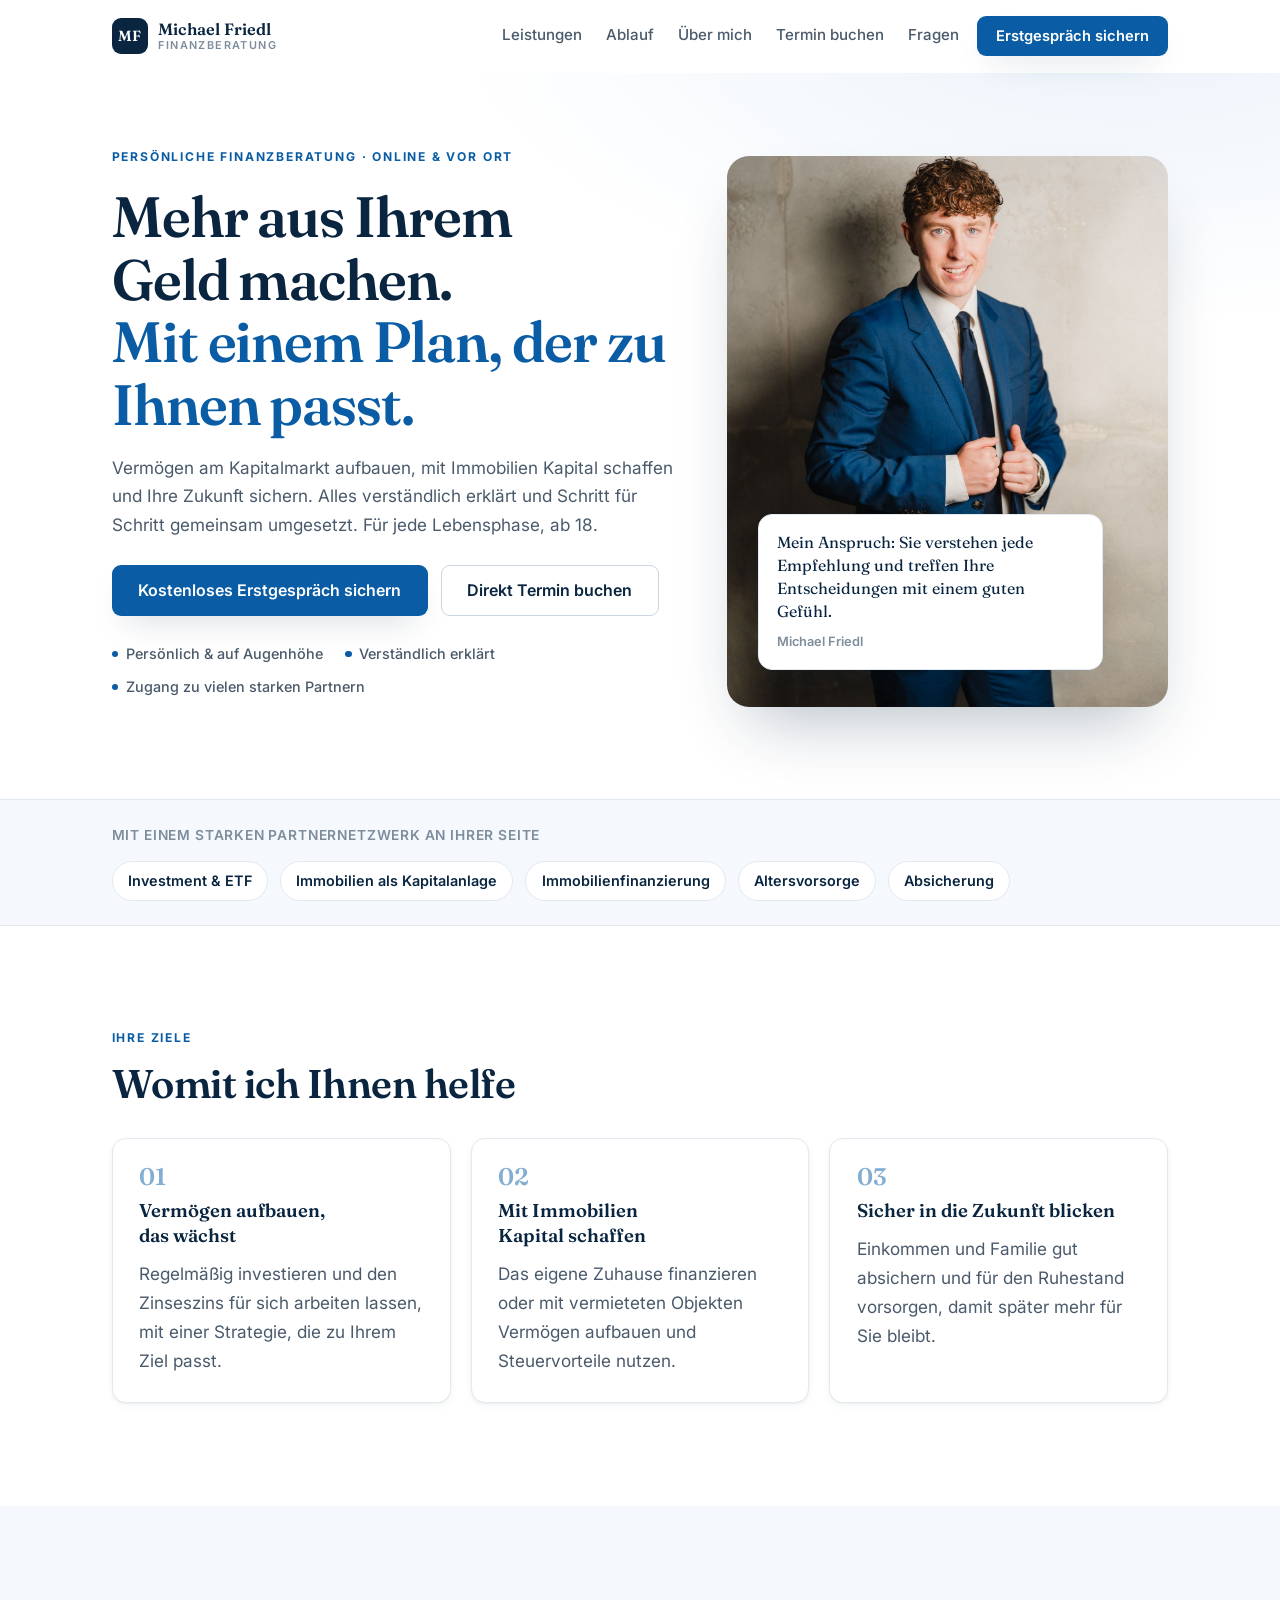
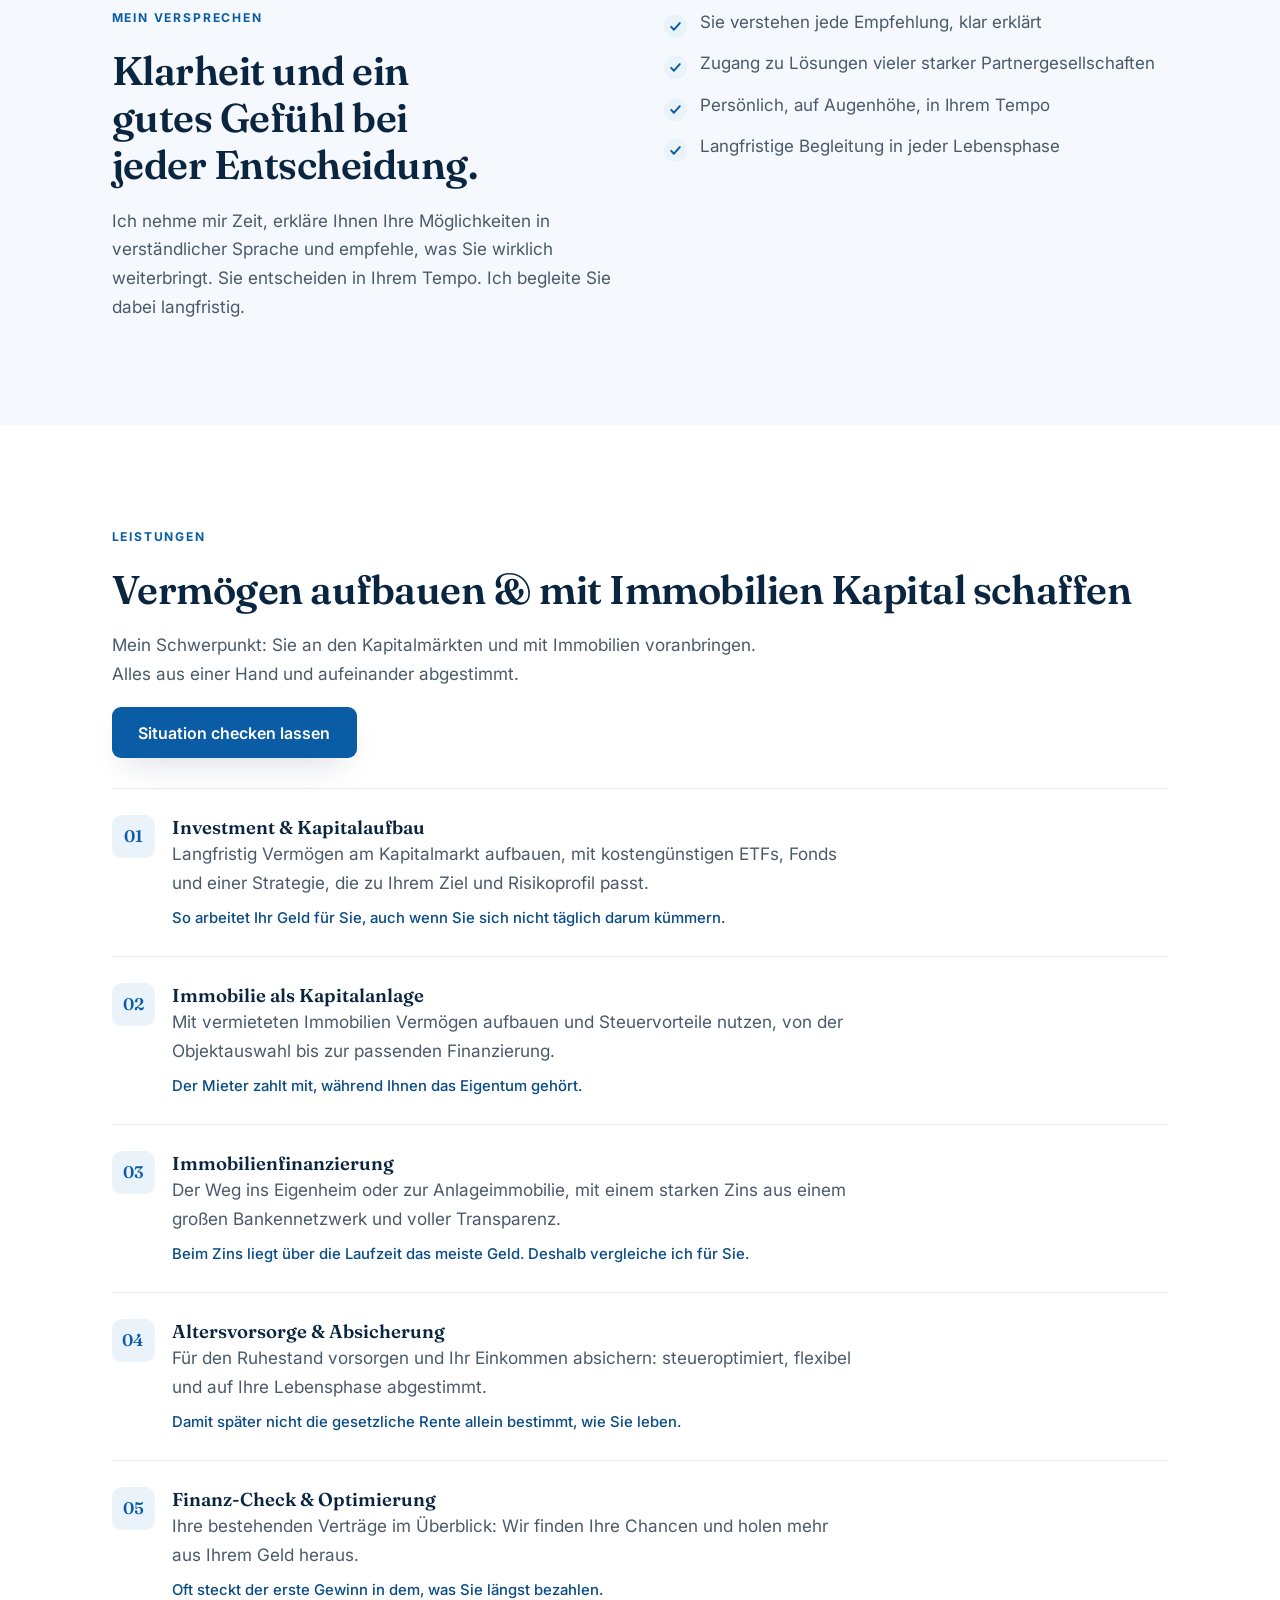
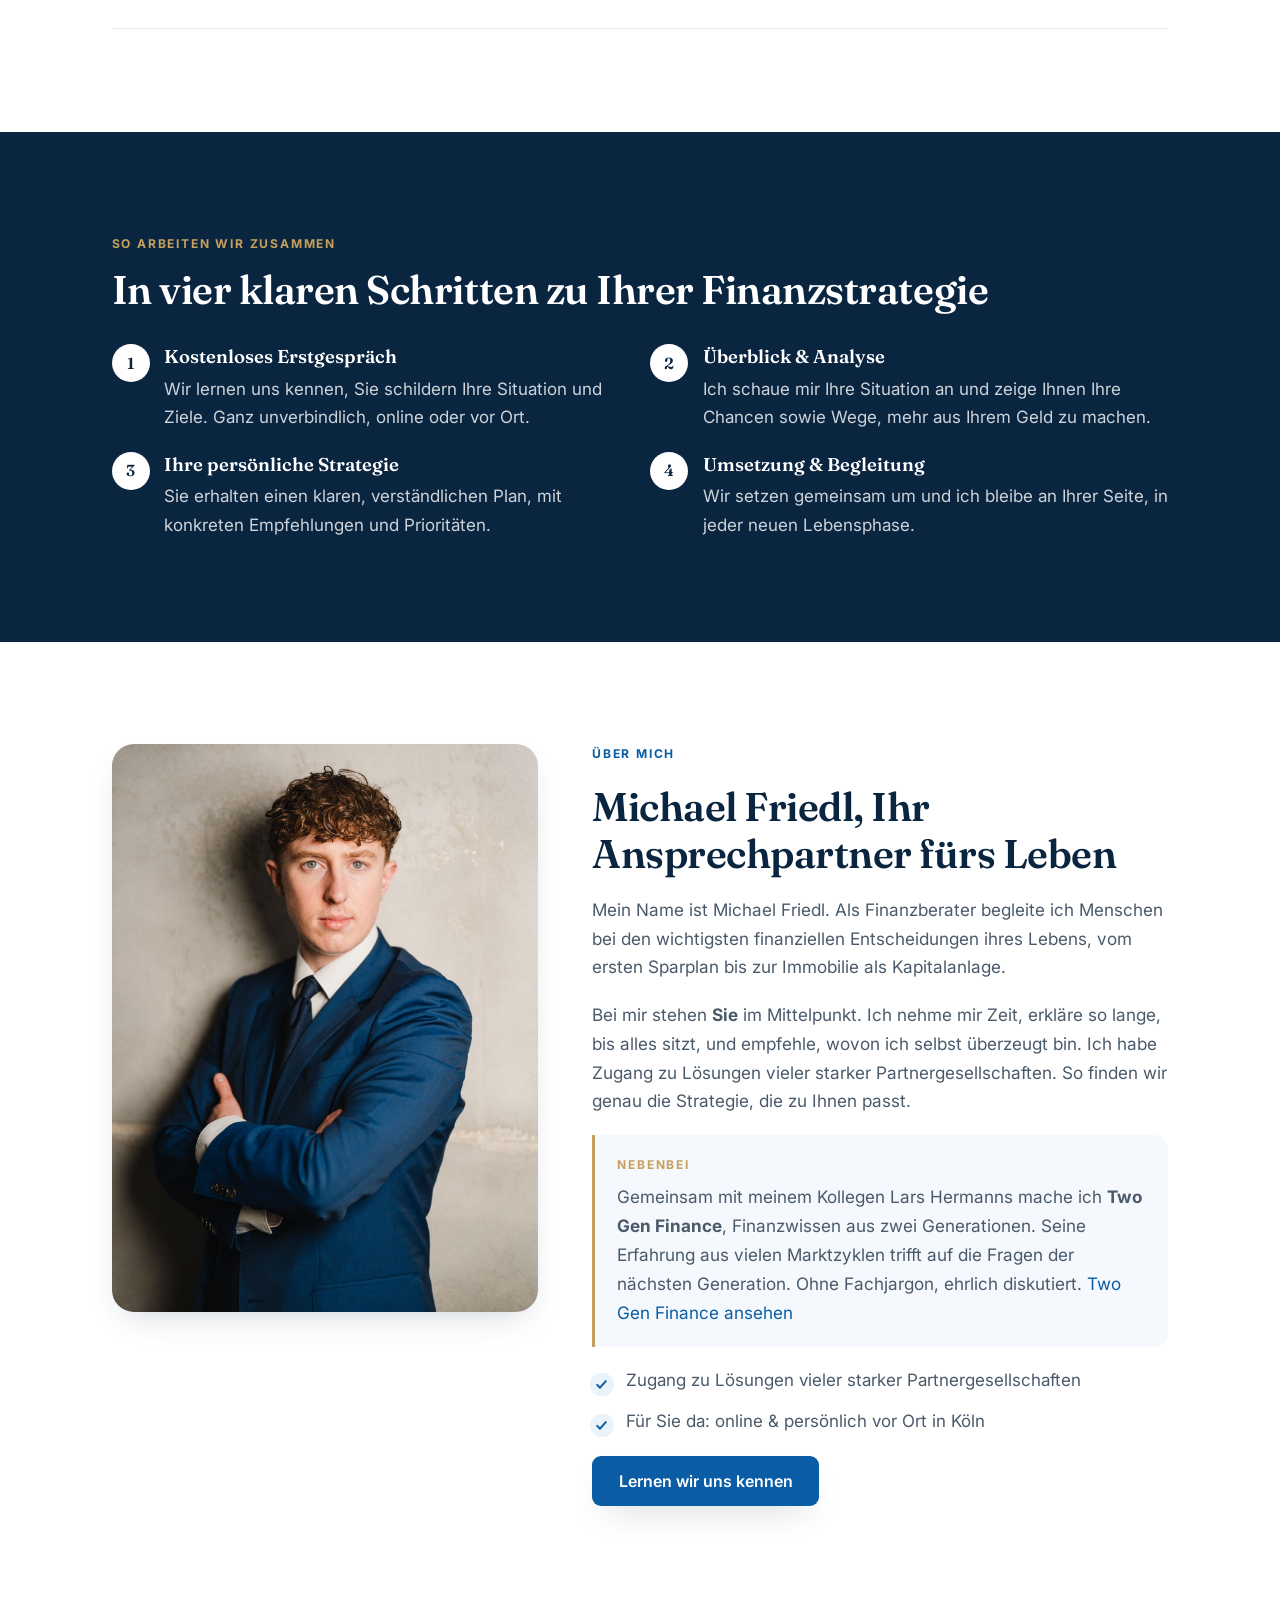
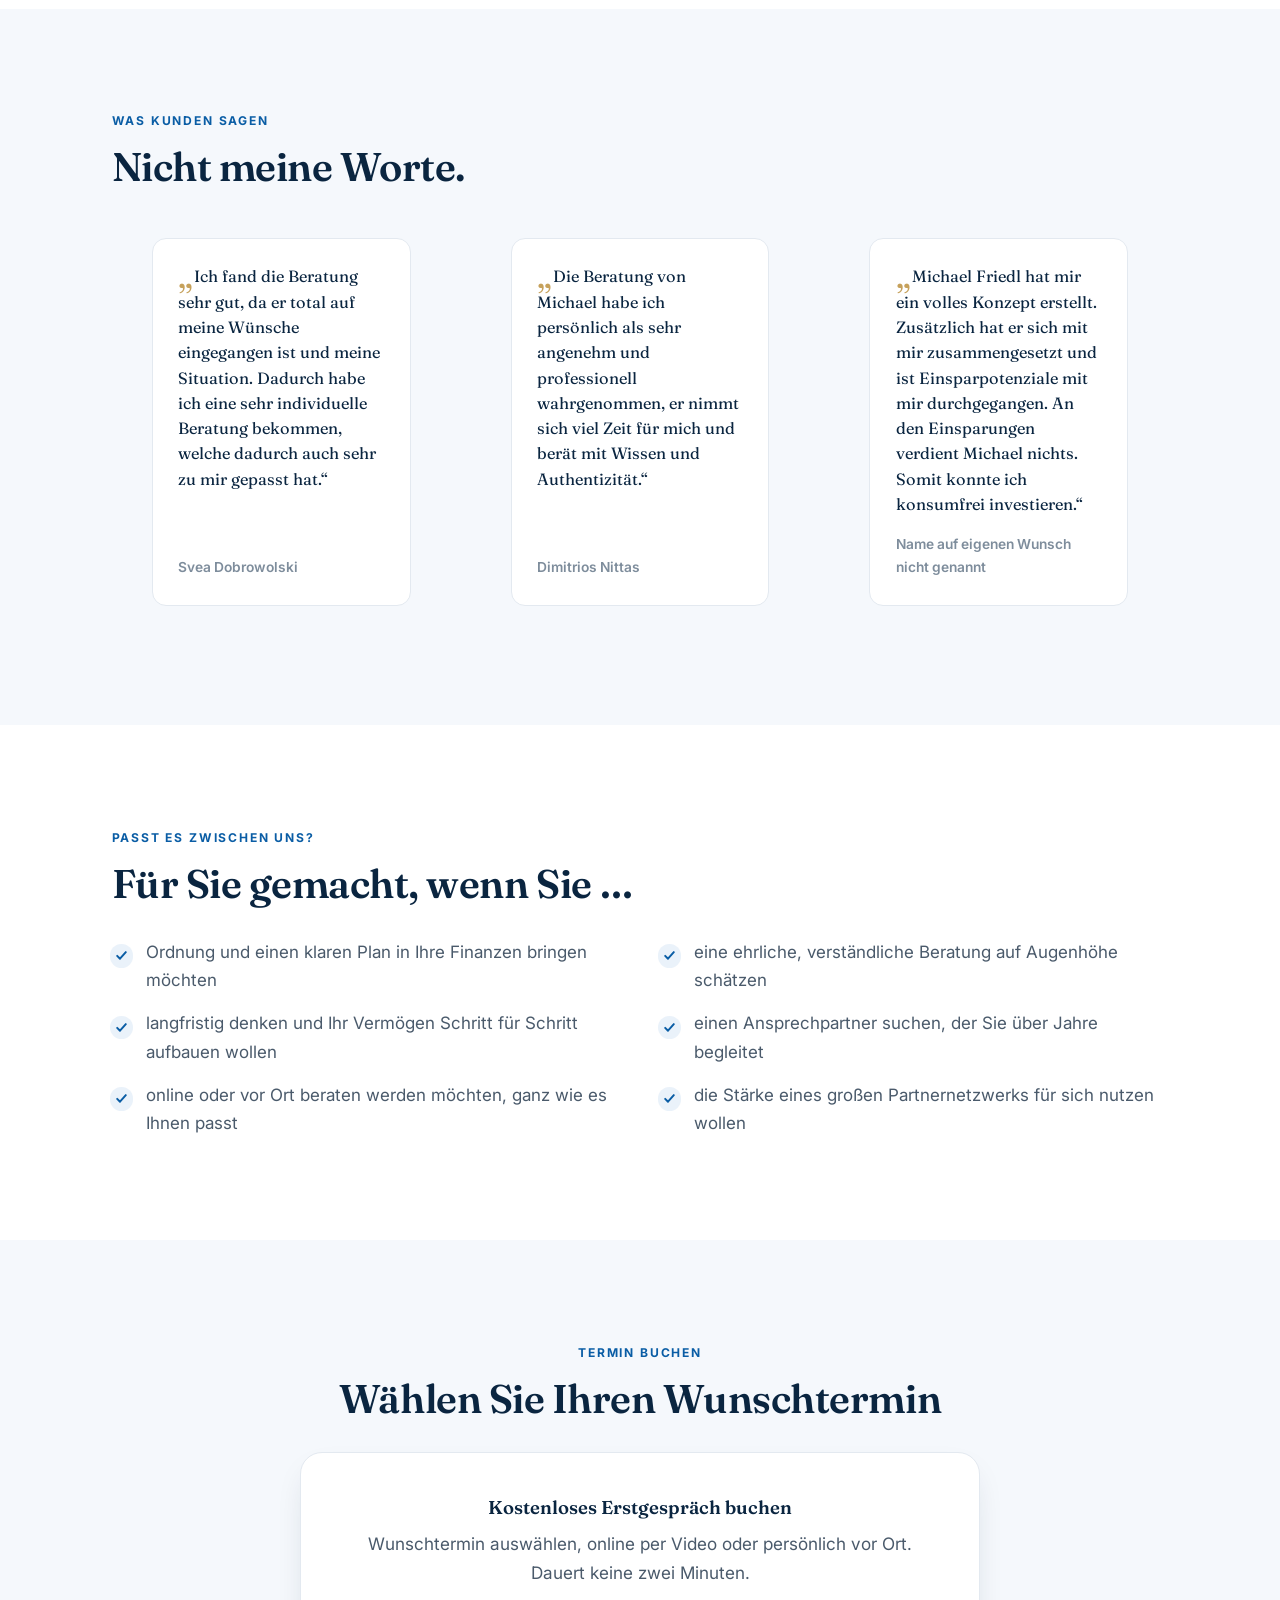
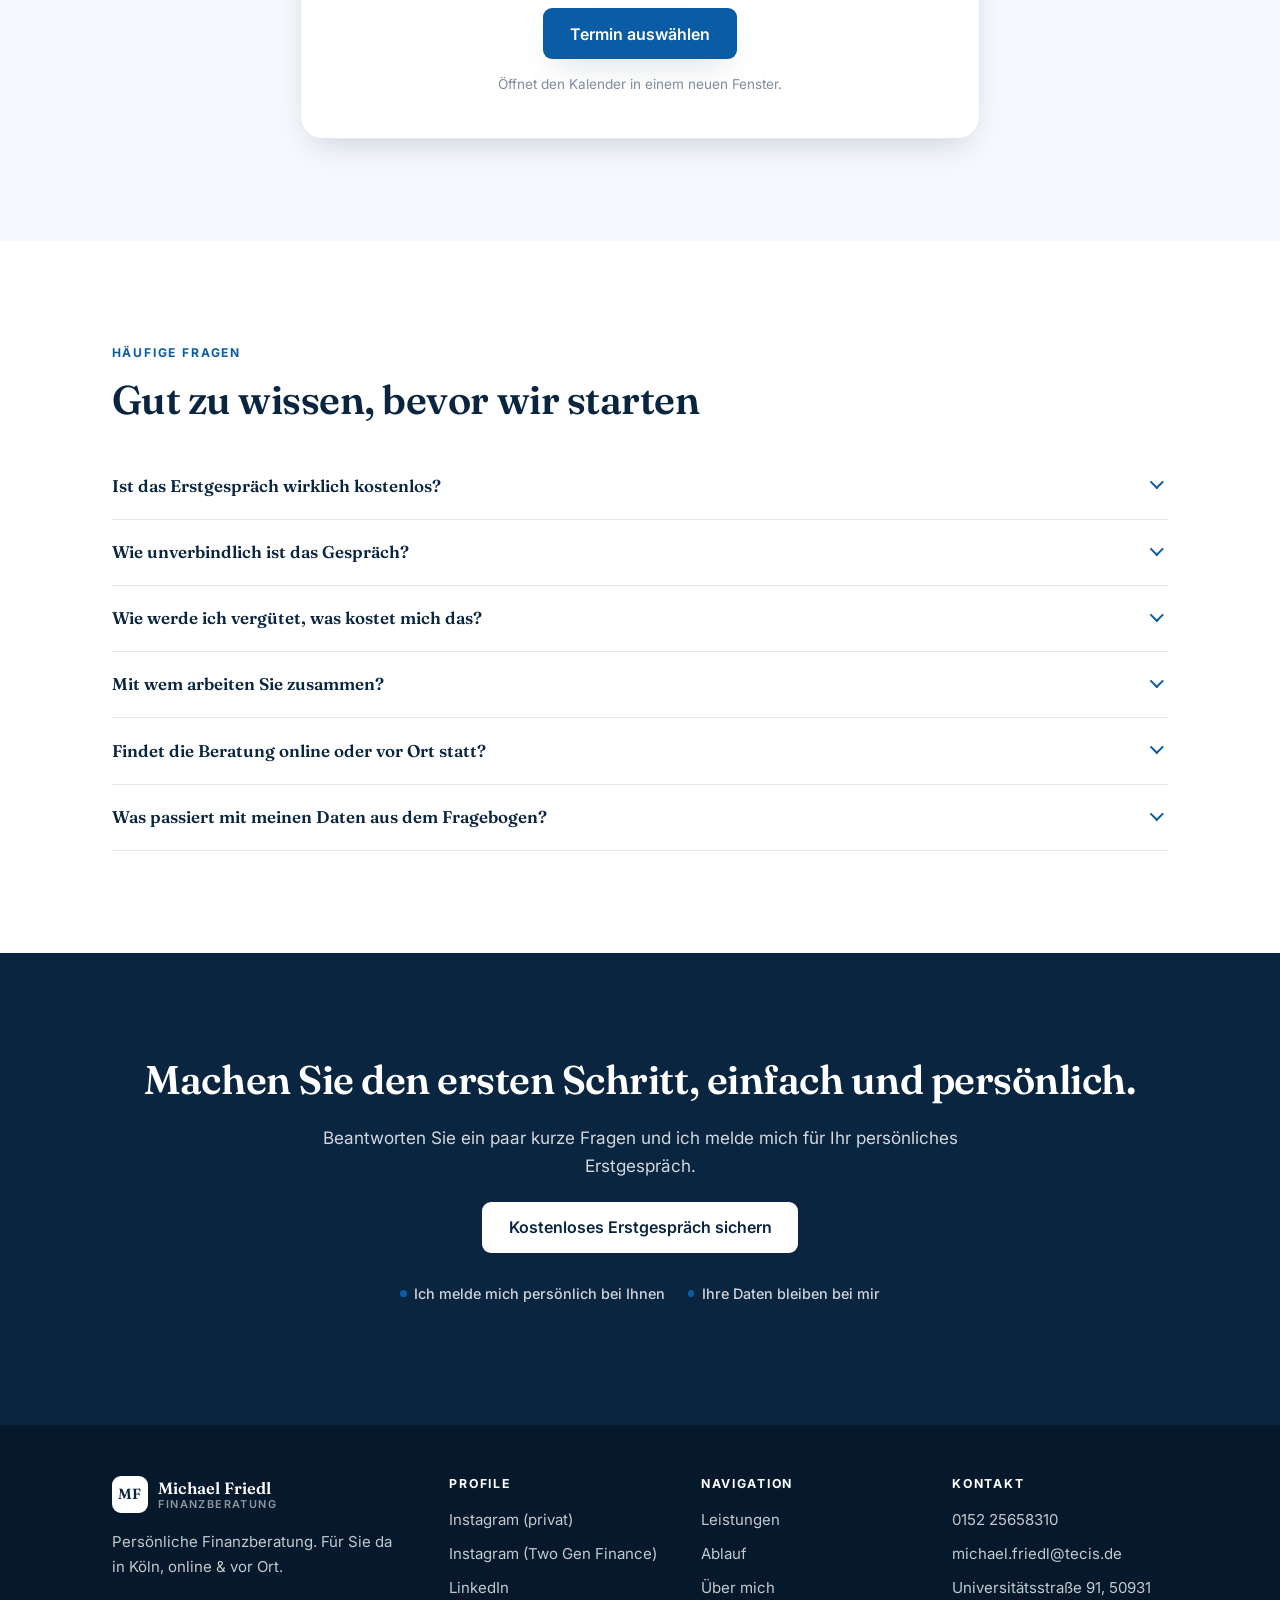
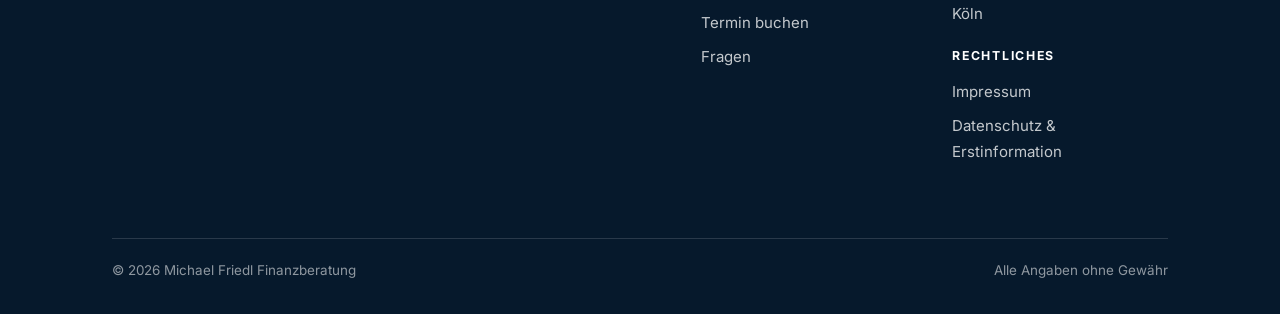
==== commit 28451633: "Zielkarten: Nummer steht jetzt ueber der Ueberschrift statt dahinter Bei einzeiliger Ueberschrift li" ====
--- a/index.html
+++ b/index.html
@@ -62,7 +62,7 @@
   <div class="bahn">
     <div class="stapel stapel--mittel">
       <p class="vorzeile">Persönliche Finanzberatung · online &amp; vor Ort</p>
-      <h1>Mehr aus Ihrem Geld machen. Mit einem <em>Plan, der zu Ihnen passt</em>.</h1>
+      <h1>Mehr aus Ihrem Geld machen.<br><em>Mit einem Plan, der zu Ihnen passt.</em></h1>
       <p class="anriss">Vermögen am Kapitalmarkt aufbauen, mit Immobilien Kapital schaffen und Ihre
       Zukunft sichern. Alles verständlich erklärt und Schritt für Schritt gemeinsam umgesetzt.
       Für jede Lebensphase, ab 18.</p>
--- a/stil.css
+++ b/stil.css
@@ -185,11 +185,12 @@
 }
 
 /* ---------- Ziele ---------- */
-.ziel{position:relative; padding-top:2.2rem}
+.ziel{display:flex; flex-direction:column; gap:.55rem}
 .ziel .zahl{
-  position:absolute; top:1.3rem; right:1.5rem; font-family:var(--serifen);
-  font-size:2.1rem; font-weight:600; color:var(--grund-tiefer); line-height:1;
-}
+  font-family:var(--serifen); font-size:1.5rem; font-weight:600; line-height:1;
+  color:var(--wasser); opacity:.5; letter-spacing:.02em;
+}
+.ziel h3{margin-bottom:.2rem}
 
 /* ---------- Versprechen ---------- */
 .versprechen .bahn{display:grid; gap:2rem}
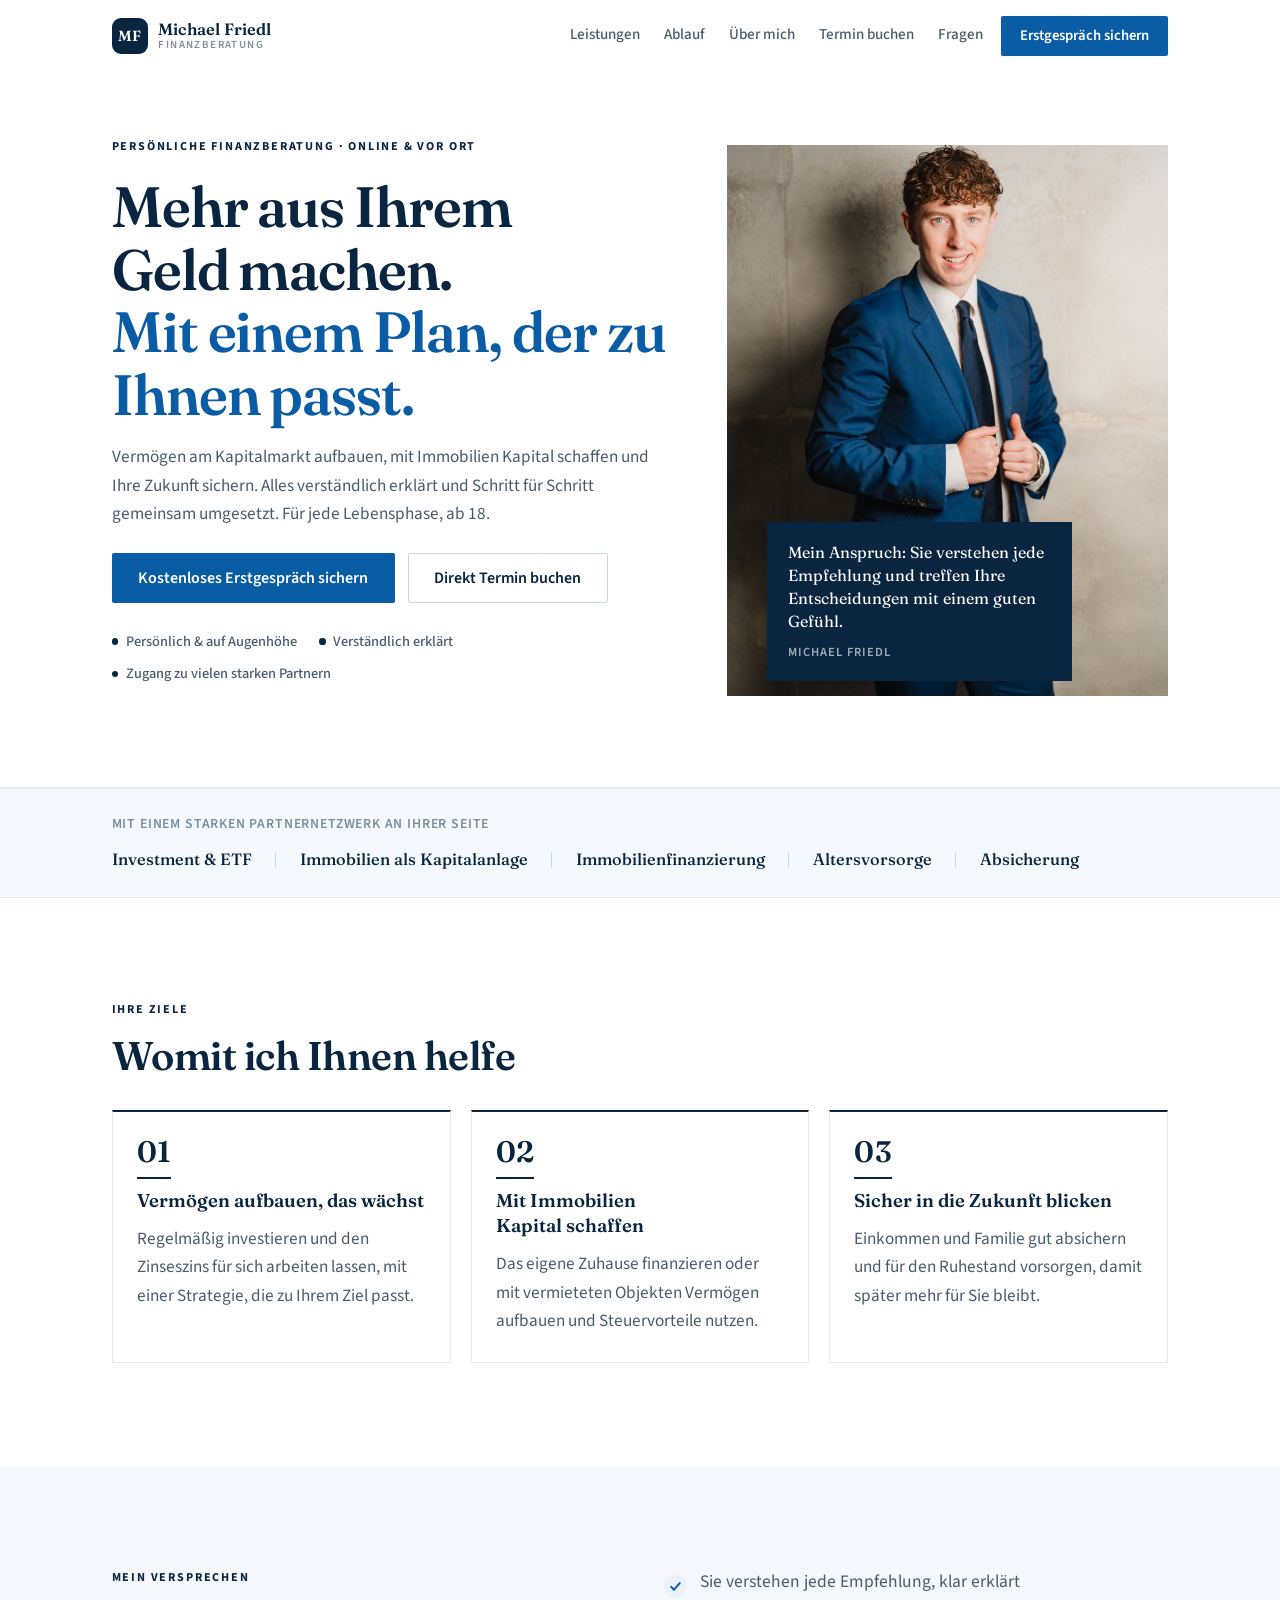
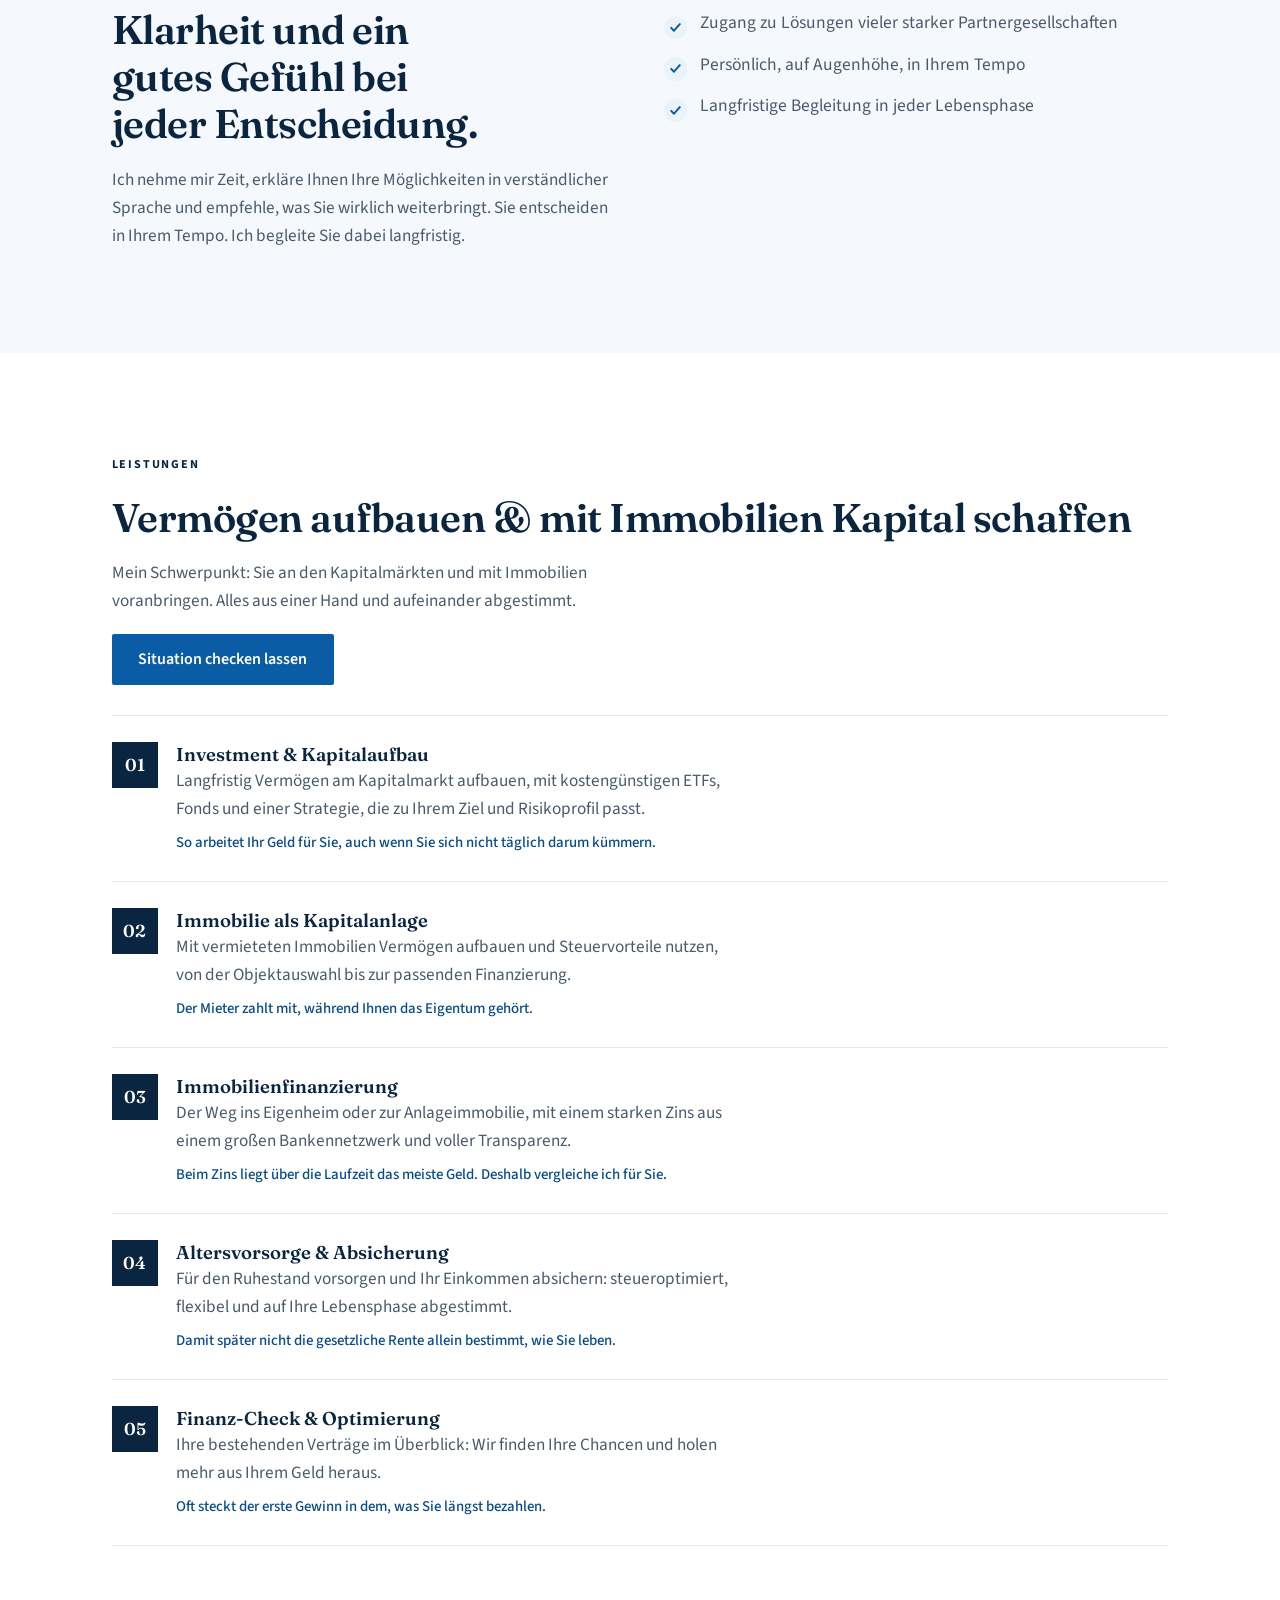
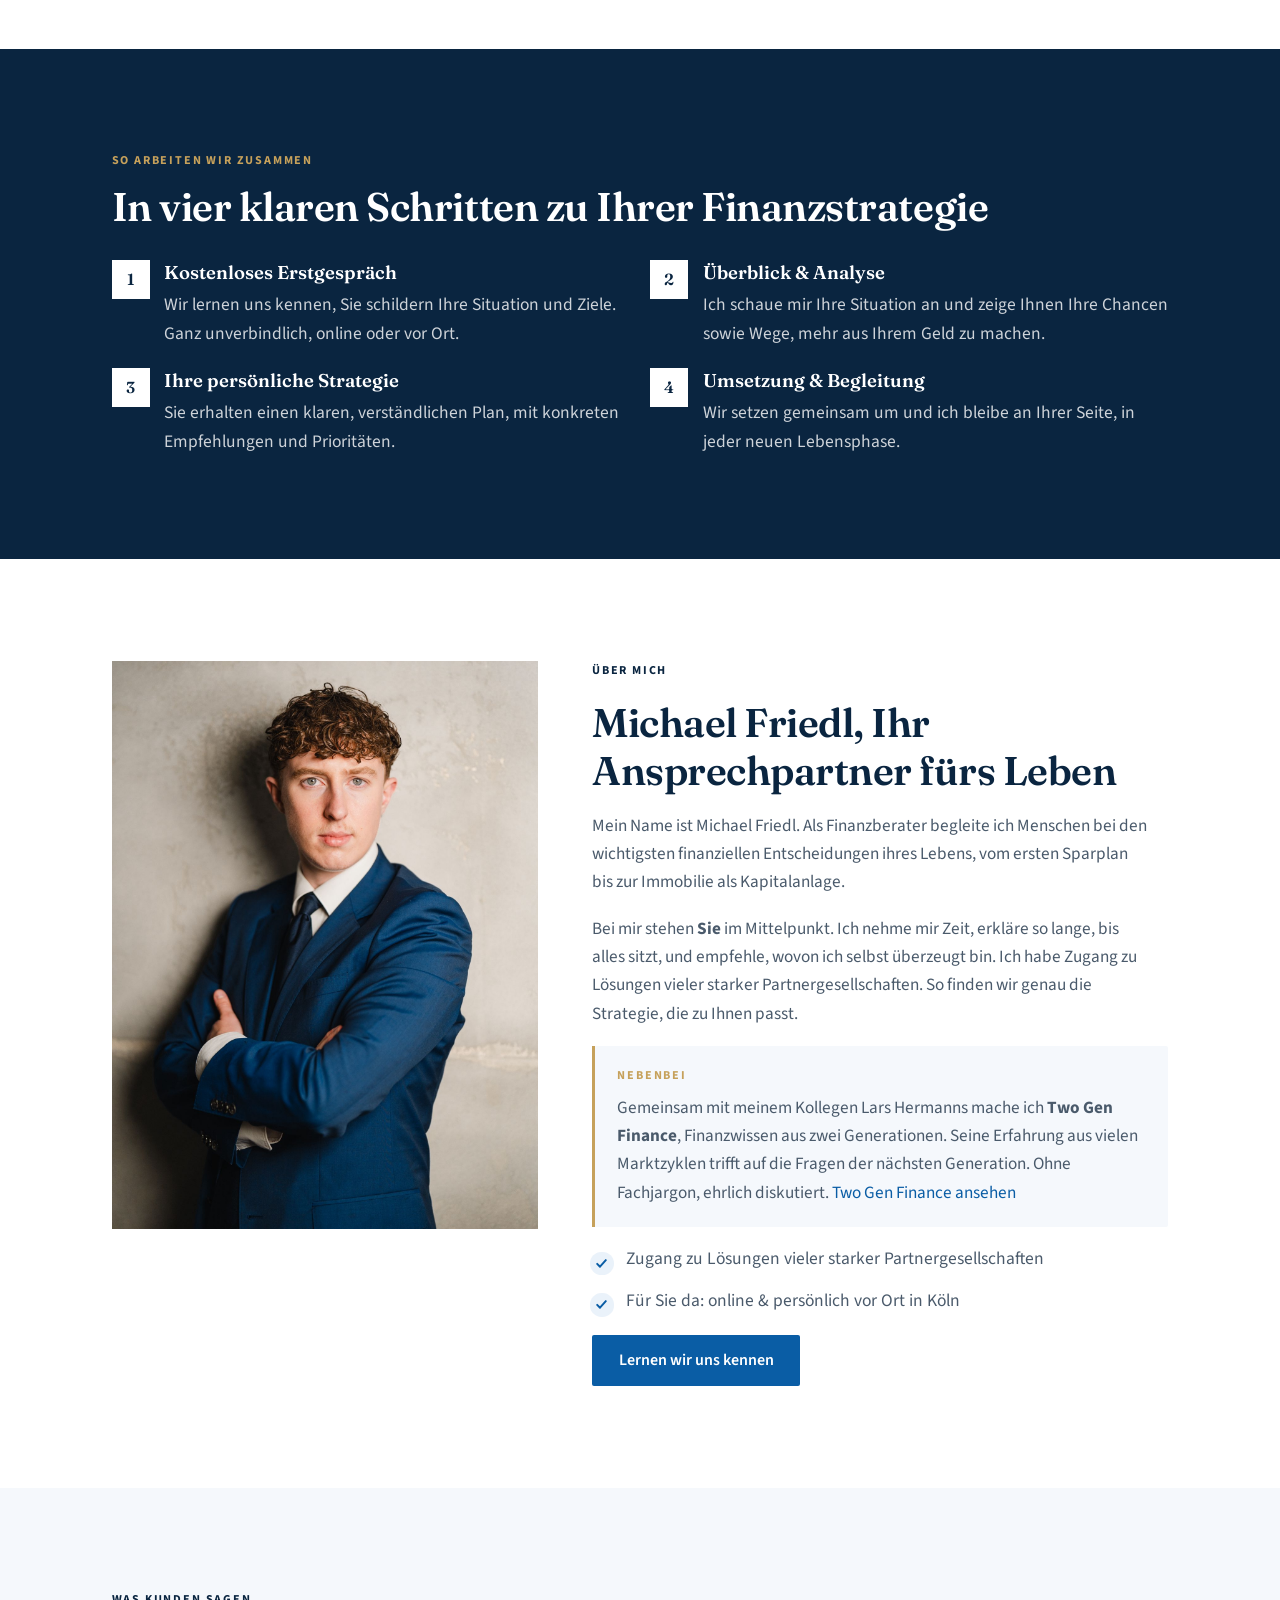
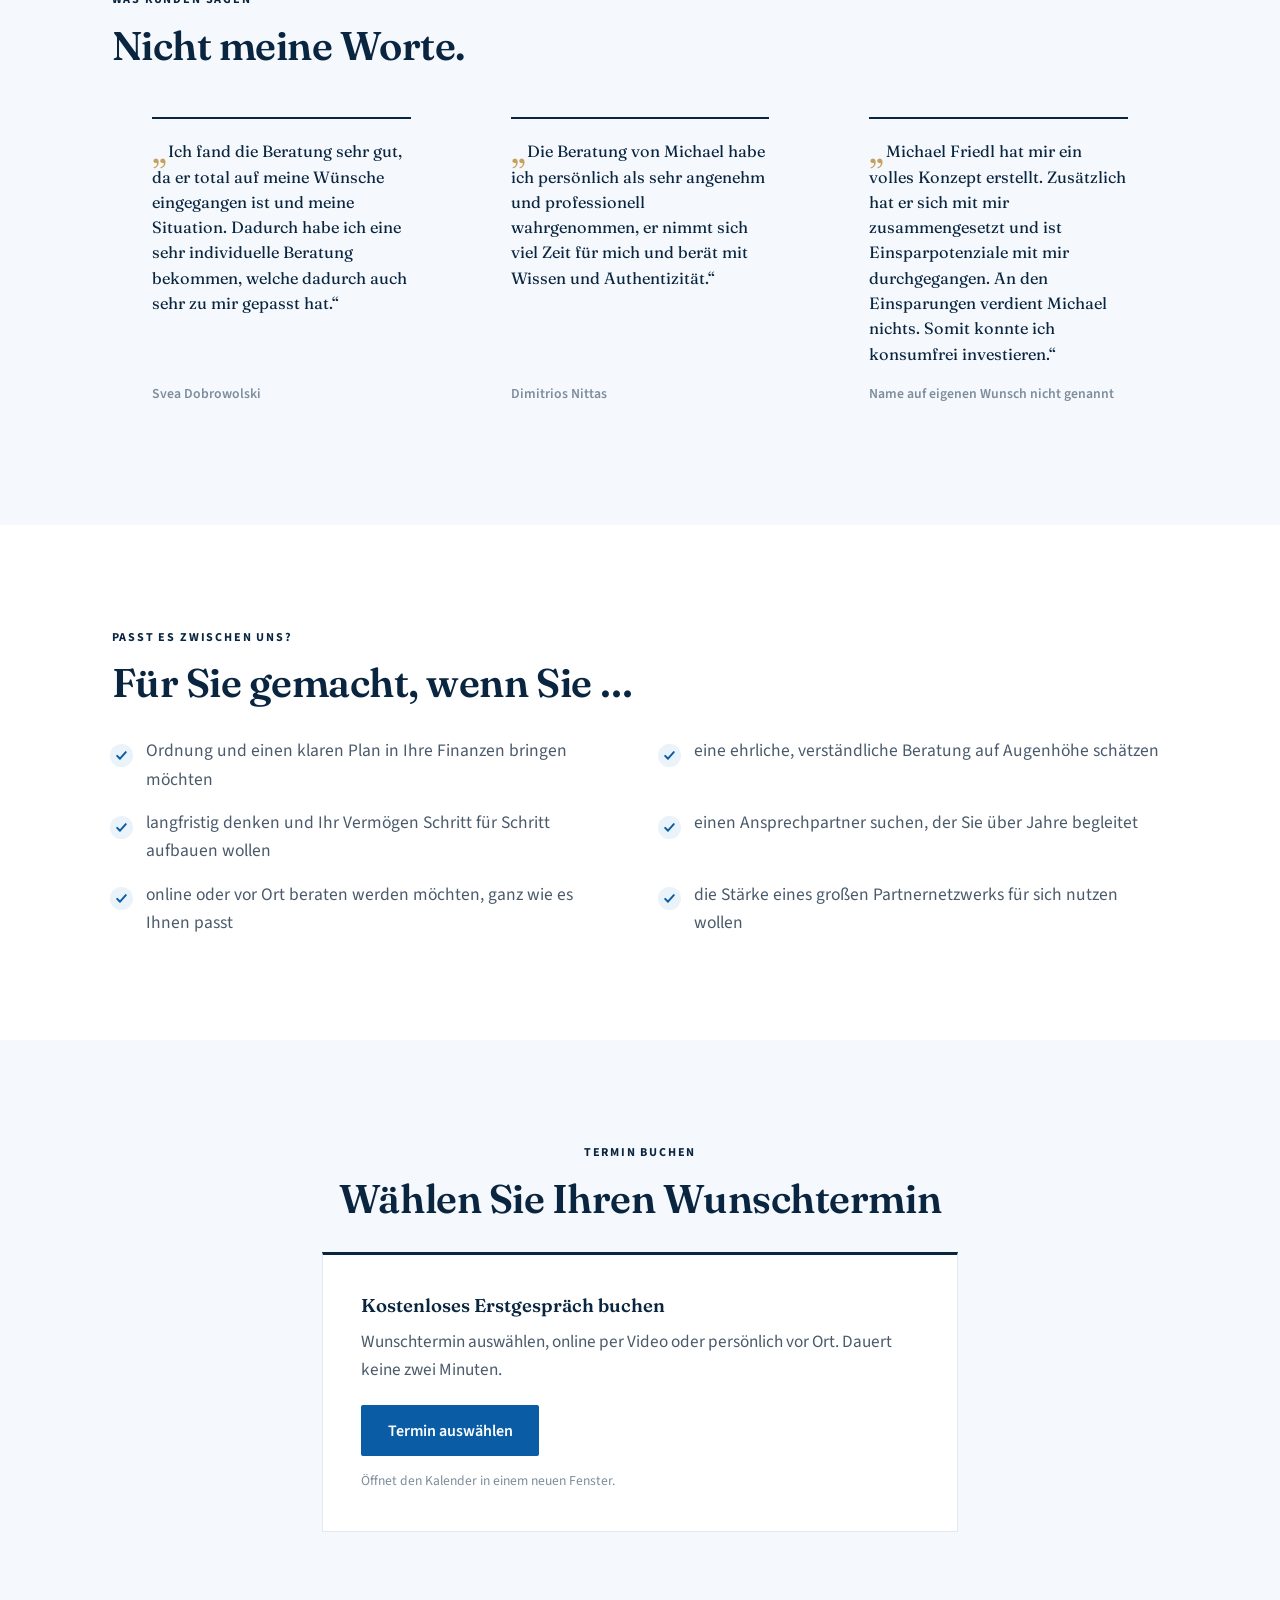
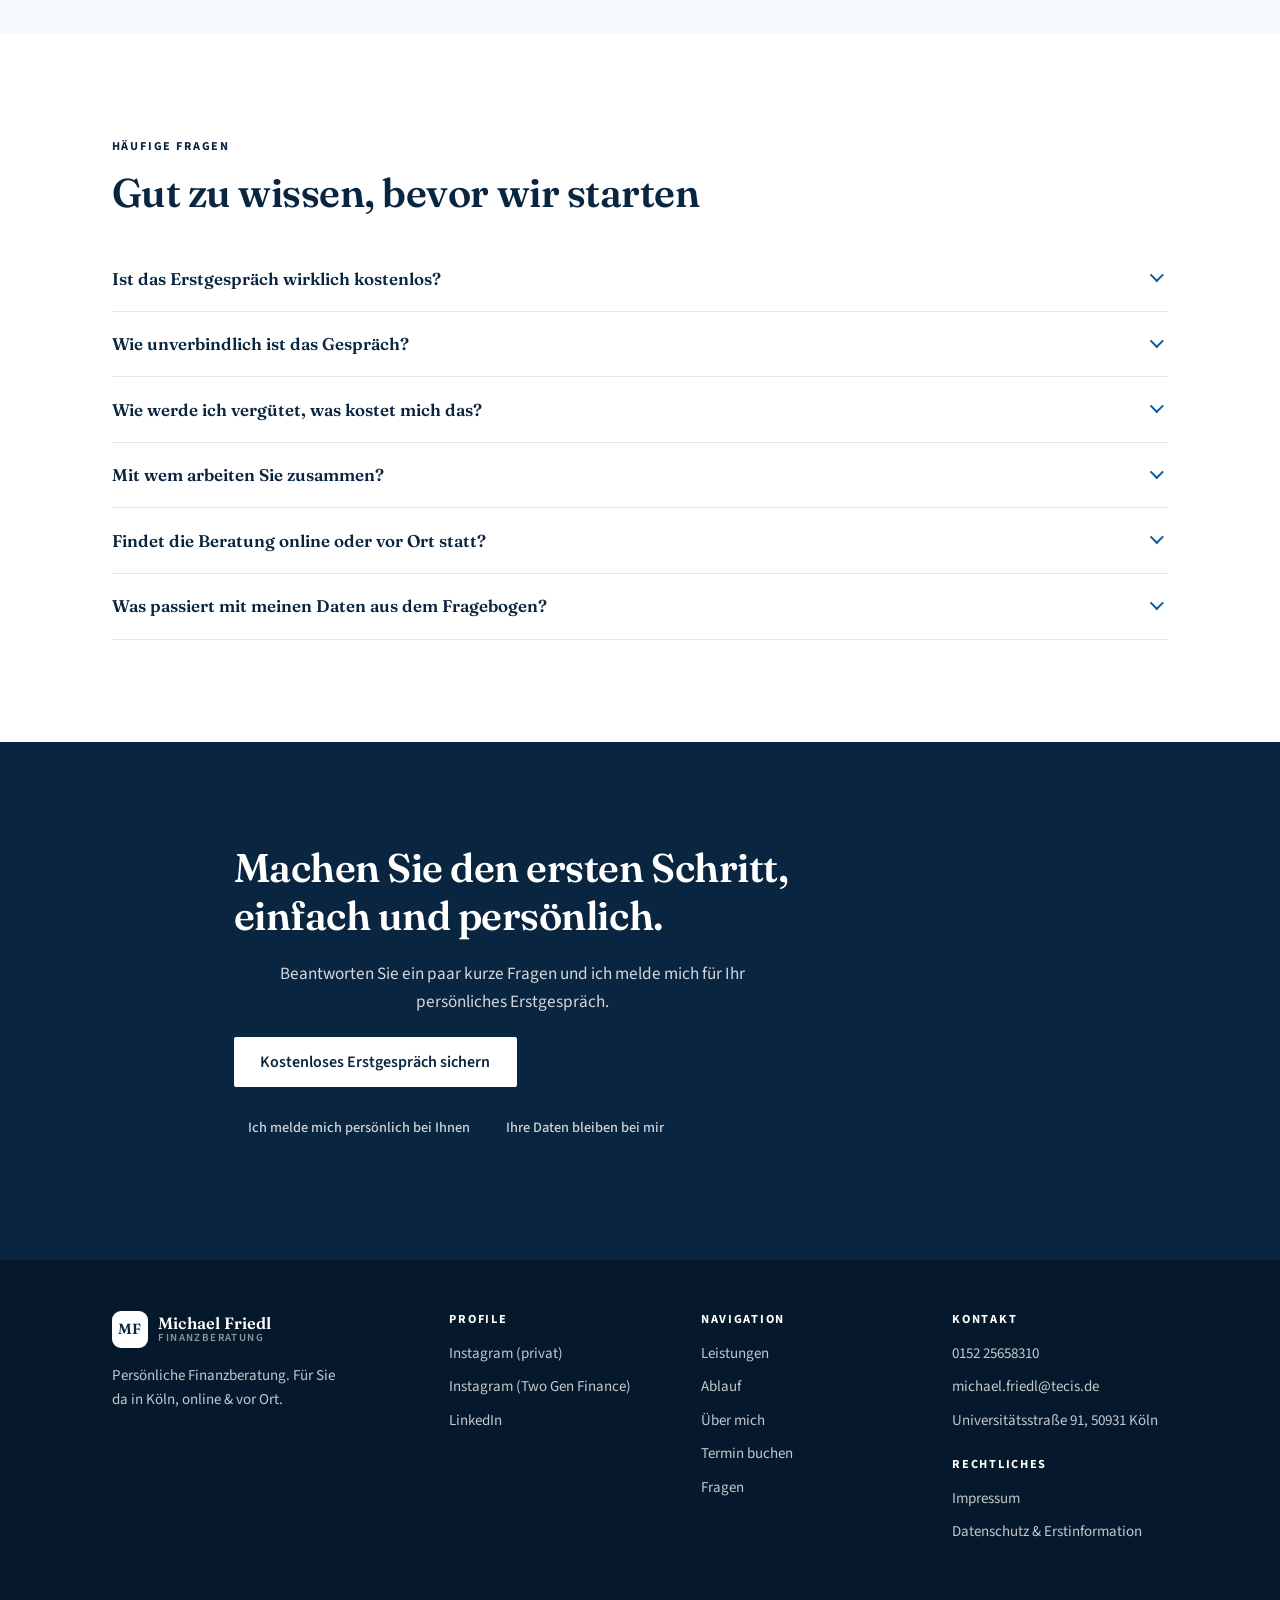
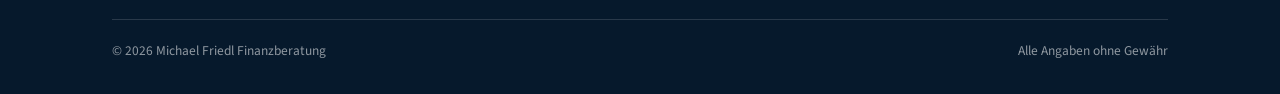
==== commit 3a18fbbd: "Gestaltung: weg von der Baukastenoptik Runde Ecken auf 2px, Schatten vollstaendig entfernt, der weic" ====
--- a/index.html
+++ b/index.html
@@ -18,7 +18,7 @@
 <link rel="apple-touch-icon" href="apple-touch-icon.png">
 <link rel="preconnect" href="https://fonts.googleapis.com">
 <link rel="preconnect" href="https://fonts.gstatic.com" crossorigin>
-<link rel="stylesheet" href="https://fonts.googleapis.com/css2?family=Fraunces:opsz,wght@9..144,400;9..144,500;9..144,600&family=Inter:wght@400;500;600;700&display=swap">
+<link rel="stylesheet" href="https://fonts.googleapis.com/css2?family=Fraunces:opsz,wght@9..144,400;9..144,500;9..144,600&family=Source+Sans+3:wght@400;500;600;700&display=swap">
 <link rel="stylesheet" href="stil.css">
 <script type="application/ld+json">
 {"@context":"https://schema.org","@type":"Person","name":"Michael Friedl","jobTitle":"Finanzberater","url":"https://michael-friedl.com/","telephone":"+4915225658310","email":"michael.friedl@tecis.de","address":{"@type":"PostalAddress","streetAddress":"Universitätsstraße 91","postalCode":"50931","addressLocality":"Köln","addressCountry":"DE"},"sameAs":["https://www.linkedin.com/in/michaelfriedl","https://www.instagram.com/zet7s","https://www.instagram.com/twogen_finance"]}
--- a/stil.css
+++ b/stil.css
@@ -12,16 +12,16 @@
   --strich:#E3E9F0; --strich-kraeftig:#CBD6E2;
 
   --serifen:"Fraunces",Georgia,"Times New Roman",serif;
-  --grotesk:"Inter",system-ui,-apple-system,"Segoe UI",Roboto,sans-serif;
-
-  --rund:14px; --rund-klein:9px; --rund-gross:22px;
+  --grotesk:"Source Sans 3","Source Sans Pro",system-ui,-apple-system,"Segoe UI",sans-serif;
+
+  --rund:2px; --rund-klein:2px; --rund-gross:3px;
   --breite:1140px;
   --spur:clamp(1.15rem,4.5vw,2.6rem);
   --schwung:cubic-bezier(.22,.61,.36,1);
 
-  --heben-1:0 1px 2px rgba(10,37,64,.05), 0 3px 8px rgba(10,37,64,.045);
-  --heben-2:0 14px 34px -14px rgba(10,37,64,.22);
-  --heben-3:0 34px 64px -24px rgba(10,37,64,.30);
+  --heben-1:none;
+  --heben-2:none;
+  --heben-3:none;
 }
 
 *,*::before,*::after{box-sizing:border-box}
@@ -32,7 +32,7 @@
 }
 body{
   margin:0; background:var(--grund); color:var(--schrift);
-  font-family:var(--grotesk); font-size:17px; line-height:1.68;
+  font-family:var(--grotesk); font-size:17.5px; line-height:1.64;
   -webkit-font-smoothing:antialiased;
 }
 img{max-width:100%; height:auto; display:block}
@@ -58,7 +58,7 @@
 
 .vorzeile{
   font-family:var(--grotesk); font-size:.755rem; font-weight:700;
-  letter-spacing:.15em; text-transform:uppercase; color:var(--wasser);
+  letter-spacing:.15em; text-transform:uppercase; color:var(--nacht);
 }
 .feld--nacht .vorzeile{color:var(--messing)}
 .anriss{font-size:1.075rem; color:var(--schrift-leise); max-width:62ch}
@@ -80,11 +80,11 @@
 .taste--klein{padding:.72rem 1.15rem; font-size:.92rem}
 
 .tafel{
-  background:var(--grund); border:1px solid var(--strich); border-radius:var(--rund);
-  padding:1.65rem; box-shadow:var(--heben-1);
-  transition:transform .22s var(--schwung), box-shadow .22s var(--schwung), border-color .22s;
-}
-.tafel:hover{transform:translateY(-3px); box-shadow:var(--heben-2); border-color:var(--strich-kraeftig)}
+  background:var(--grund); border:1px solid var(--strich); border-top:2px solid var(--nacht);
+  padding:1.6rem 1.5rem 1.7rem;
+  transition:border-color .18s;
+}
+.tafel:hover{border-color:var(--strich-kraeftig); border-top-color:var(--nacht)}
 
 .raster{display:grid; gap:1.25rem}
 @media (min-width:700px){ .raster--drei{grid-template-columns:repeat(3,1fr)} .raster--zwei{grid-template-columns:repeat(2,1fr)} }
@@ -151,44 +151,49 @@
 }
 
 /* ---------- Aufschlag ---------- */
-.aufschlag{padding-block:clamp(2.6rem,6vw,4.6rem) clamp(3rem,7vw,5.2rem); background:
-  radial-gradient(1100px 520px at 88% -10%, var(--wasser-hauch), transparent 62%);}
+.aufschlag{padding-block:clamp(2.4rem,5vw,4rem) clamp(3rem,7vw,5.2rem);
+  border-bottom:1px solid var(--strich);}
 .aufschlag .bahn{display:grid; gap:2.6rem; align-items:center}
 @media (min-width:980px){ .aufschlag .bahn{grid-template-columns:1.12fr .88fr; gap:3.4rem} }
 .aufschlag h1 em{font-style:normal; color:var(--wasser)}
 .aufschlag .knoepfe{display:flex; flex-wrap:wrap; gap:.8rem; margin-top:.4rem}
 .merkmale{display:flex; flex-wrap:wrap; gap:.55rem 1.4rem; margin-top:.5rem; padding:0; list-style:none}
 .merkmale li{display:flex; align-items:center; gap:.45rem; font-size:.9rem; color:var(--schrift-leise); font-weight:500}
-.merkmale li::before{content:""; width:.42rem; height:.42rem; border-radius:50%; background:var(--wasser)}
+.merkmale li::before{content:""; width:.42rem; height:.42rem; border-radius:50%; background:var(--nacht)}
 
 .bildnis{position:relative}
-.bildnis img{width:100%; aspect-ratio:4/5; object-fit:cover; border-radius:var(--rund-gross); box-shadow:var(--heben-3)}
+.bildnis img{width:100%; aspect-ratio:4/5; object-fit:cover}
 .bildnis .platzhalter{
   width:100%; aspect-ratio:4/5; border-radius:var(--rund-gross); background:var(--grund-tiefer);
   display:grid; place-items:center; color:var(--schrift-still); font-size:.88rem; text-align:center; padding:1.5rem;
 }
 .faehnchen{
-  position:absolute; left:-.6rem; bottom:1.4rem; right:1.6rem; background:#fff; border:1px solid var(--strich);
-  border-radius:var(--rund); padding:1rem 1.15rem; box-shadow:var(--heben-2); font-size:.93rem;
-}
-.faehnchen p{font-family:var(--serifen); font-size:1rem; line-height:1.45; color:var(--nacht)}
-.faehnchen cite{display:block; margin-top:.5rem; font-style:normal; font-size:.8rem; font-weight:600; color:var(--schrift-still)}
+  position:absolute; left:0; bottom:0; right:3.5rem; background:var(--nacht); color:#fff;
+  padding:1.15rem 1.3rem; font-size:.93rem;
+}
+.faehnchen p{font-family:var(--serifen); font-size:1rem; line-height:1.45; color:#fff}
+.faehnchen cite{display:block; margin-top:.55rem; font-style:normal; font-size:.78rem; font-weight:600; letter-spacing:.08em; text-transform:uppercase; color:rgba(255,255,255,.62)}
 @media (max-width:979px){ .faehnchen{position:static; margin-top:1rem; right:auto; left:auto} }
 
 /* ---------- Partnerband ---------- */
 .partnerband{border-block:1px solid var(--strich); background:var(--grund-sanft); padding-block:1.5rem}
 .partnerband p{font-size:.86rem; font-weight:600; letter-spacing:.06em; color:var(--schrift-still); text-transform:uppercase}
-.partnerband ul{display:flex; flex-wrap:wrap; gap:.6rem .75rem; list-style:none; margin:.85rem 0 0; padding:0}
+.partnerband ul{display:flex; flex-wrap:wrap; gap:.3rem 1.5rem; list-style:none; margin:.7rem 0 0; padding:0}
 .partnerband li{
-  font-size:.9rem; font-weight:600; color:var(--nacht); background:#fff;
-  border:1px solid var(--strich); border-radius:999px; padding:.42rem .95rem;
+  font-family:var(--serifen); font-size:1.02rem; font-weight:500; color:var(--nacht);
+  position:relative; padding-right:1.5rem;
+}
+.partnerband li:not(:last-child)::after{
+  content:""; position:absolute; right:0; top:.35em; width:1px; height:.95em; background:var(--strich-kraeftig);
 }
 
 /* ---------- Ziele ---------- */
 .ziel{display:flex; flex-direction:column; gap:.55rem}
 .ziel .zahl{
-  font-family:var(--serifen); font-size:1.5rem; font-weight:600; line-height:1;
-  color:var(--wasser); opacity:.5; letter-spacing:.02em;
+  font-family:var(--serifen); font-size:1.85rem; font-weight:600; line-height:1;
+  color:var(--nacht); letter-spacing:.01em;
+  padding-bottom:.65rem; border-bottom:2px solid var(--nacht);
+  align-self:start;
 }
 .ziel h3{margin-bottom:.2rem}
 
@@ -200,16 +205,16 @@
 .leistung{display:grid; grid-template-columns:auto 1fr; gap:1.1rem; padding:1.6rem 0; border-top:1px solid var(--strich)}
 .leistung:last-child{border-bottom:1px solid var(--strich)}
 .leistung .zeichen{
-  width:2.7rem; height:2.7rem; border-radius:10px; background:var(--wasser-hauch);
-  display:grid; place-items:center; color:var(--wasser); font-family:var(--serifen); font-weight:600; font-size:1.05rem;
+  width:2.9rem; height:2.9rem; background:var(--nacht);
+  display:grid; place-items:center; color:#fff; font-family:var(--serifen); font-weight:600; font-size:1.08rem;
 }
 .leistung .folge{margin-top:.5rem; font-size:.93rem; color:var(--wasser-tief); font-weight:500}
 
 /* ---------- Ablauf ---------- */
 .schritt{position:relative; padding-left:3.3rem}
 .schritt .nummer{
-  position:absolute; left:0; top:0; width:2.4rem; height:2.4rem; border-radius:50%;
-  display:grid; place-items:center; background:var(--nacht); color:#fff;
+  position:absolute; left:0; top:0; width:2.4rem; height:2.4rem;
+  display:grid; place-items:center; background:#fff; color:var(--nacht);
   font-family:var(--serifen); font-weight:600; font-size:1rem;
 }
 .feld--nacht .schritt .nummer{background:#fff; color:var(--nacht)}
@@ -220,20 +225,20 @@
 /* ---------- Über mich ---------- */
 .vorstellung .bahn{display:grid; gap:2.4rem}
 @media (min-width:980px){ .vorstellung .bahn{grid-template-columns:.85fr 1.15fr; gap:3.4rem; align-items:start} }
-.vorstellung img{width:100%; aspect-ratio:3/4; object-fit:cover; border-radius:var(--rund-gross); box-shadow:var(--heben-2)}
+.vorstellung img{width:100%; aspect-ratio:3/4; object-fit:cover}
 .nebenbei{background:var(--grund-sanft); border-left:3px solid var(--messing); border-radius:0 var(--rund) var(--rund) 0; padding:1.25rem 1.4rem}
 .nebenbei .vorzeile{color:var(--messing)}
 
 /* ---------- Stimmen ---------- */
 .stimmenbahn{display:grid; gap:1.25rem}
 @media (min-width:860px){ .stimmenbahn{grid-template-columns:repeat(3,1fr)} }
-.stimme{background:#fff; border:1px solid var(--strich); border-radius:var(--rund); padding:1.6rem; display:flex; flex-direction:column; gap:1rem}
+.stimme{border-top:2px solid var(--nacht); padding:1.25rem 0 0; display:flex; flex-direction:column; gap:1rem}
 .stimme blockquote{margin:0; font-family:var(--serifen); font-size:1.02rem; line-height:1.55; color:var(--nacht)}
 .stimme blockquote::before{content:"„"; font-size:2.2rem; line-height:0; vertical-align:-.35rem; color:var(--messing); margin-right:.08rem}
 .stimme figcaption{margin-top:auto; font-size:.86rem; font-weight:600; color:var(--schrift-still)}
 
 /* ---------- Termin ---------- */
-.terminkarte{background:#fff; border:1px solid var(--strich); border-radius:var(--rund-gross); padding:clamp(1.6rem,4vw,2.6rem); box-shadow:var(--heben-2); text-align:center; max-width:680px; margin-inline:auto}
+.terminkarte{background:#fff; border:1px solid var(--strich); border-top:3px solid var(--nacht); padding:clamp(1.6rem,4vw,2.4rem); max-width:660px; margin-inline:auto}
 .terminkarte .taste{margin-top:1.3rem}
 .terminkarte small{display:block; margin-top:.9rem; color:var(--schrift-still); font-size:.85rem}
 
@@ -253,8 +258,7 @@
 .frage .antwort{padding-bottom:1.25rem; color:var(--schrift-leise); max-width:72ch}
 
 /* ---------- Schlussruf ---------- */
-.schlussruf{text-align:center}
-.schlussruf .bahn{display:grid; gap:1.3rem; justify-items:center}
+.schlussruf .bahn{display:grid; gap:1.3rem; justify-items:start; max-width:min(var(--breite),56rem)}
 
 /* ---------- Fußbereich ---------- */
 .fussbereich{background:var(--nacht-tief); color:rgba(255,255,255,.76); padding-block:3.2rem 2rem; font-size:.94rem}
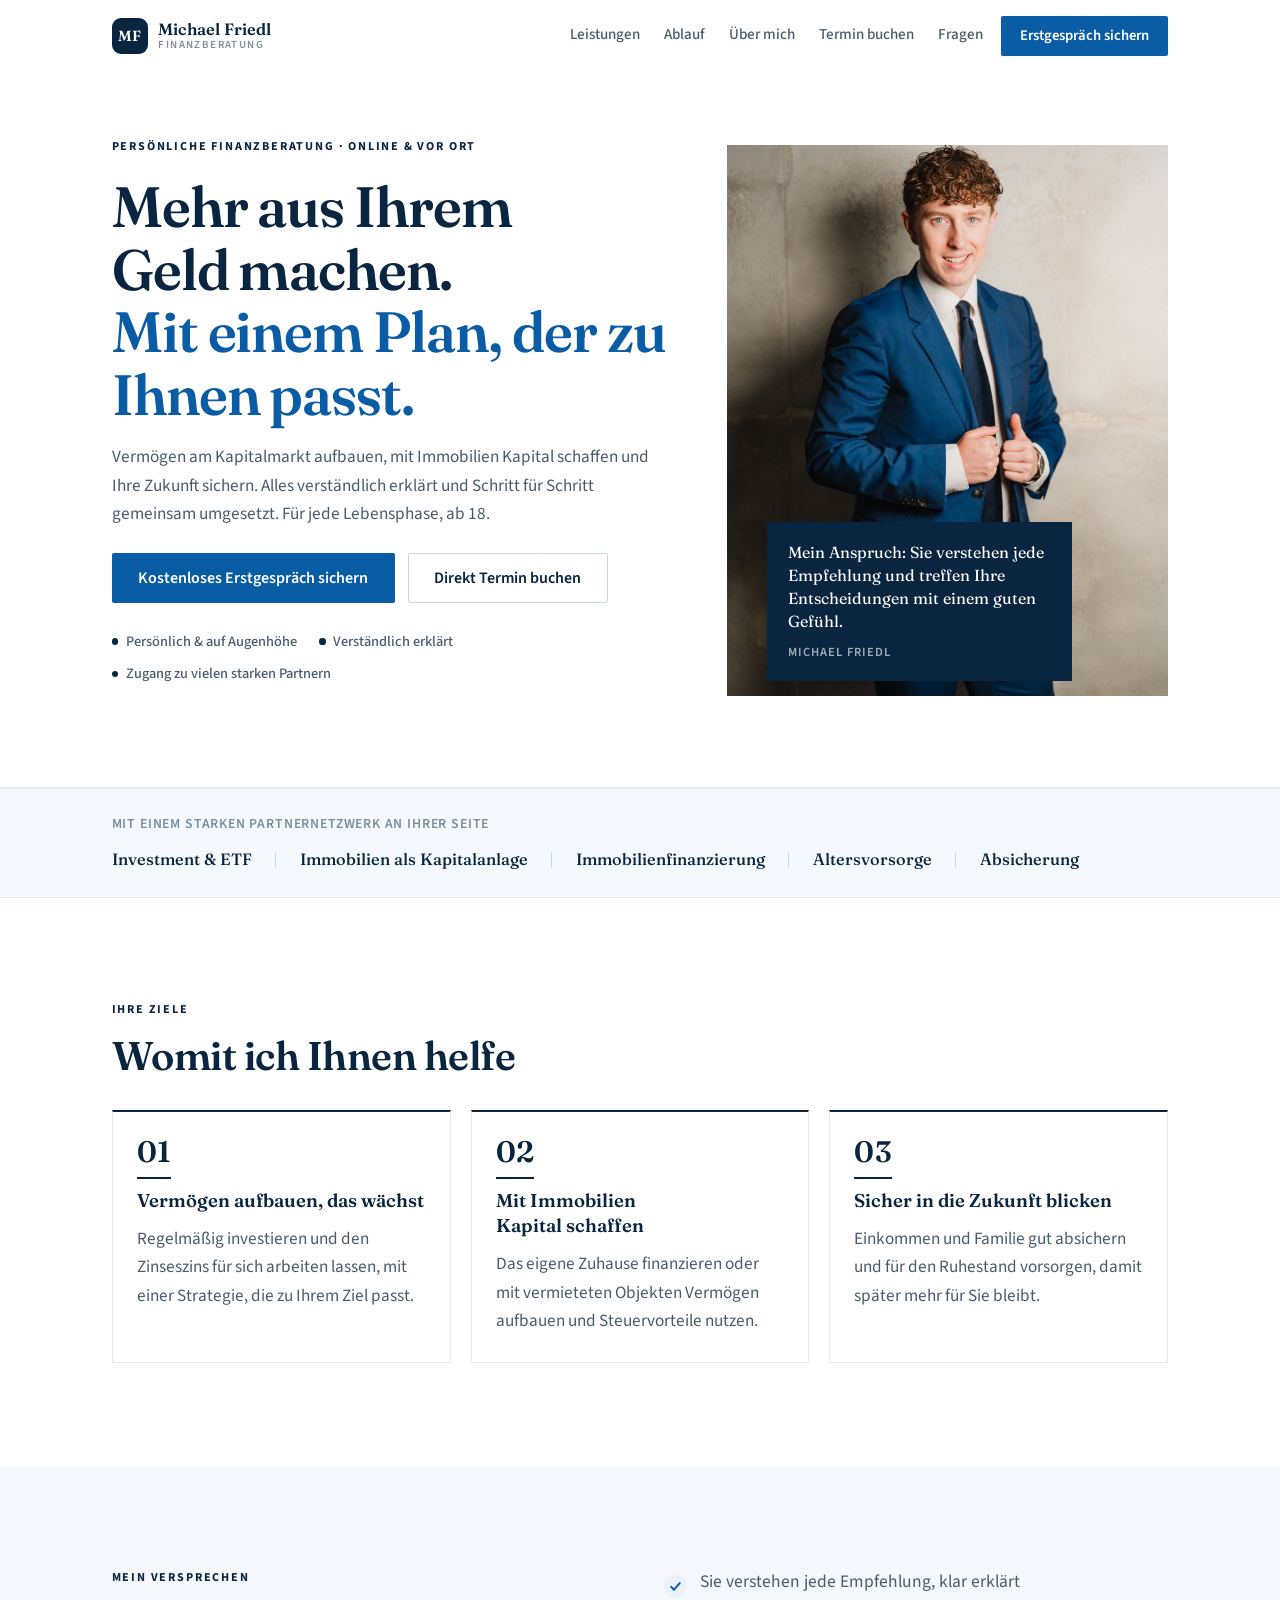
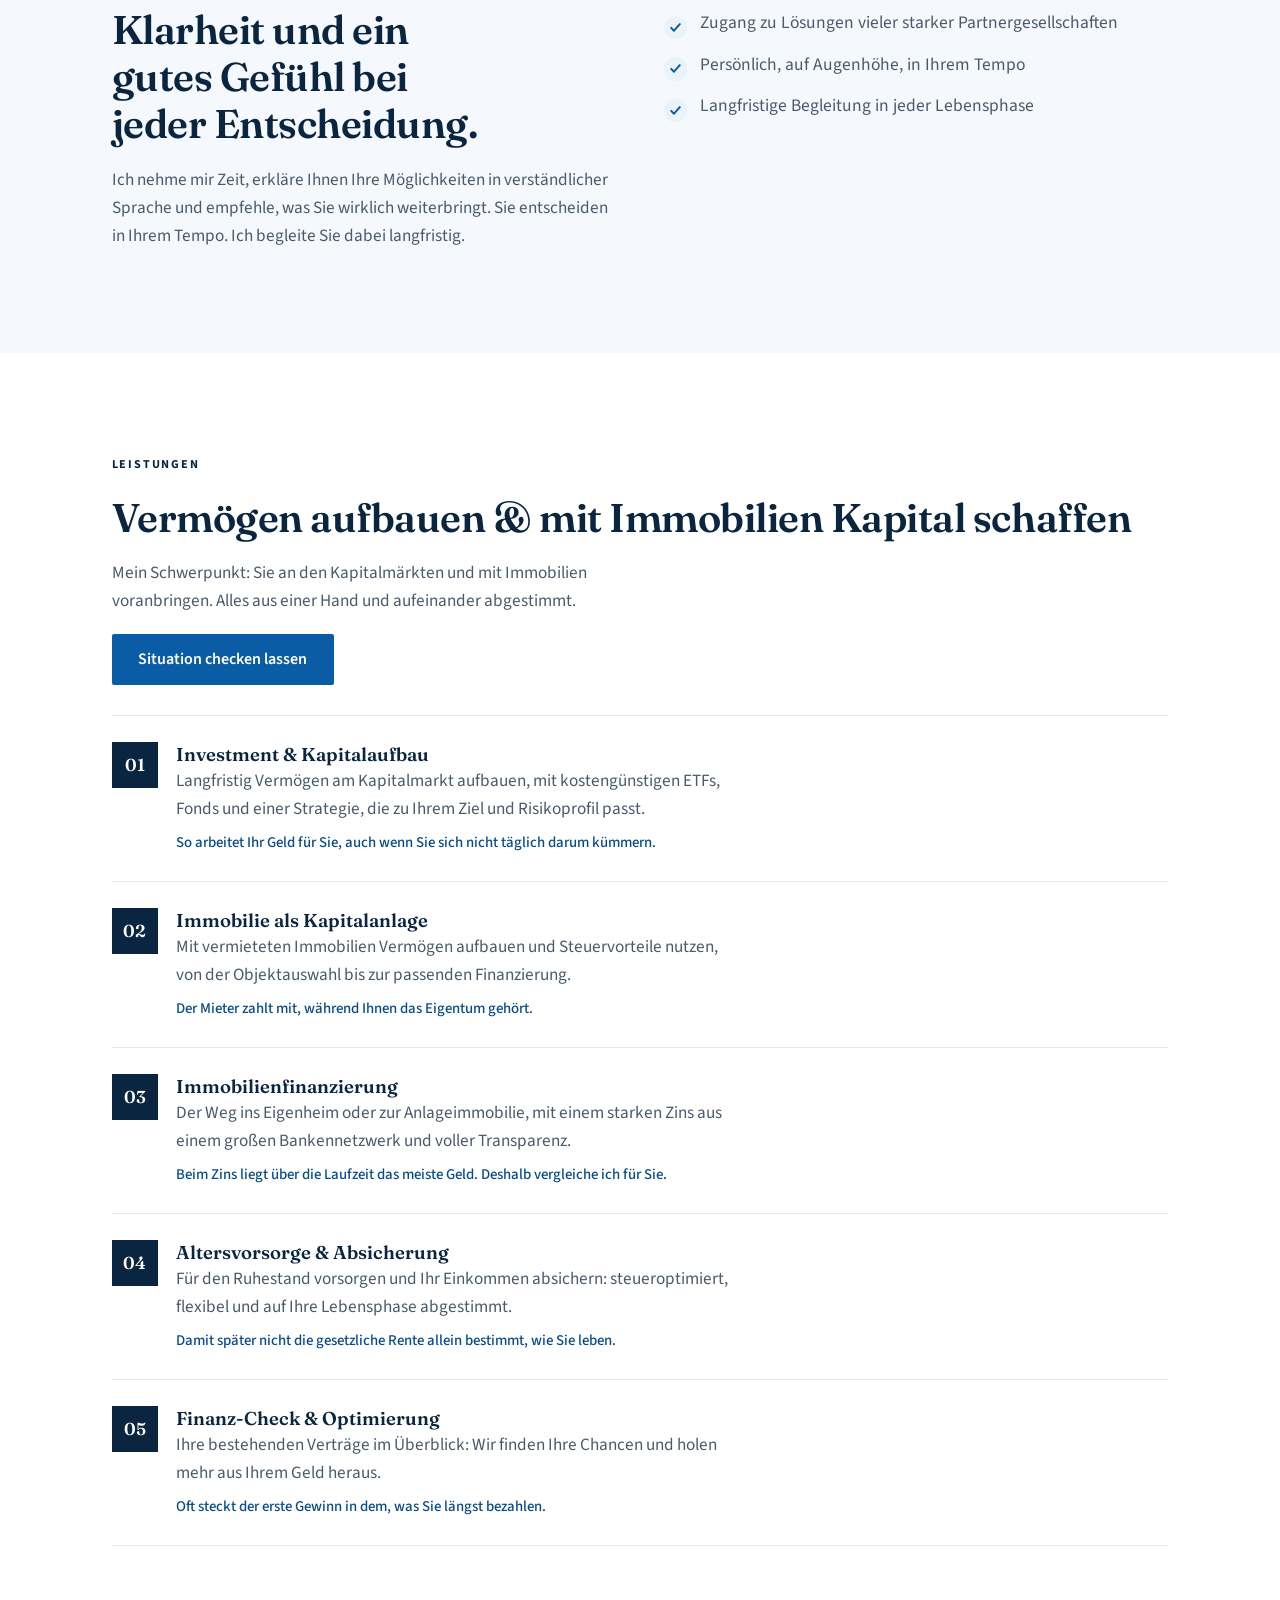
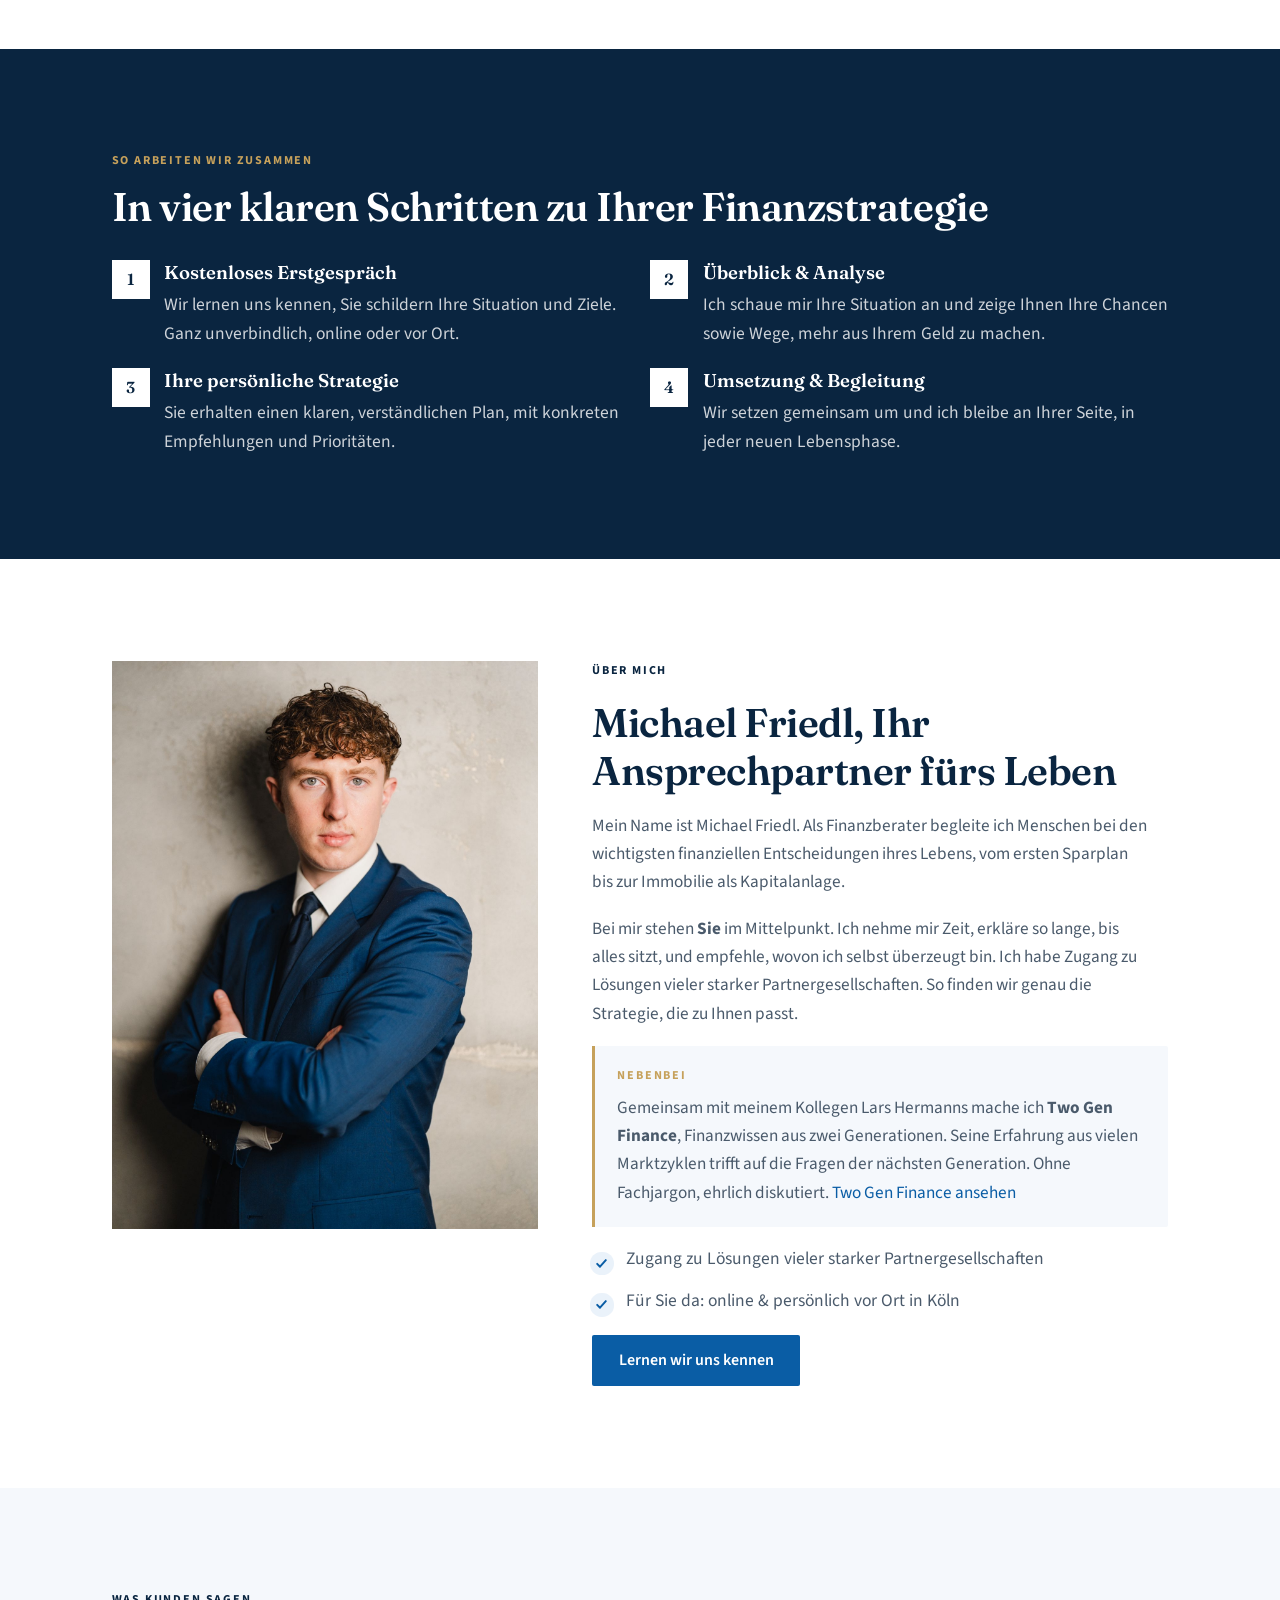
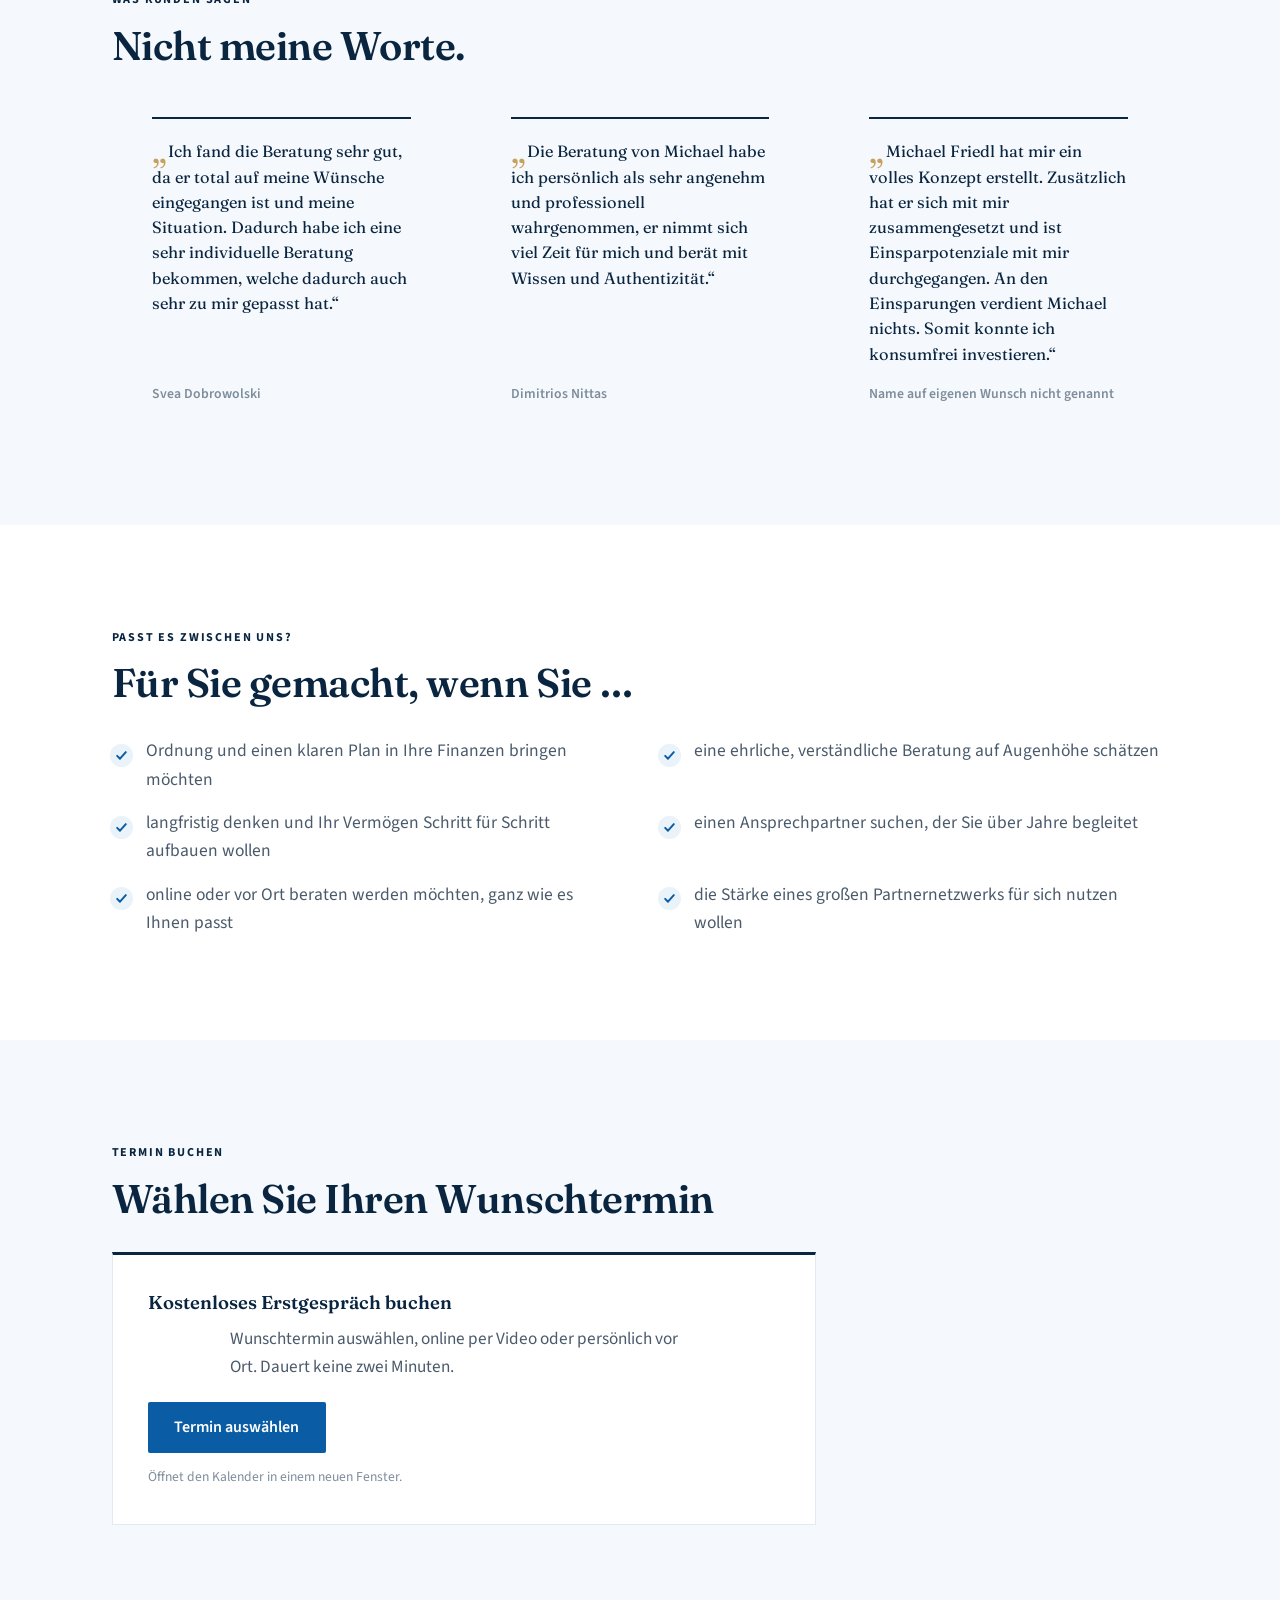
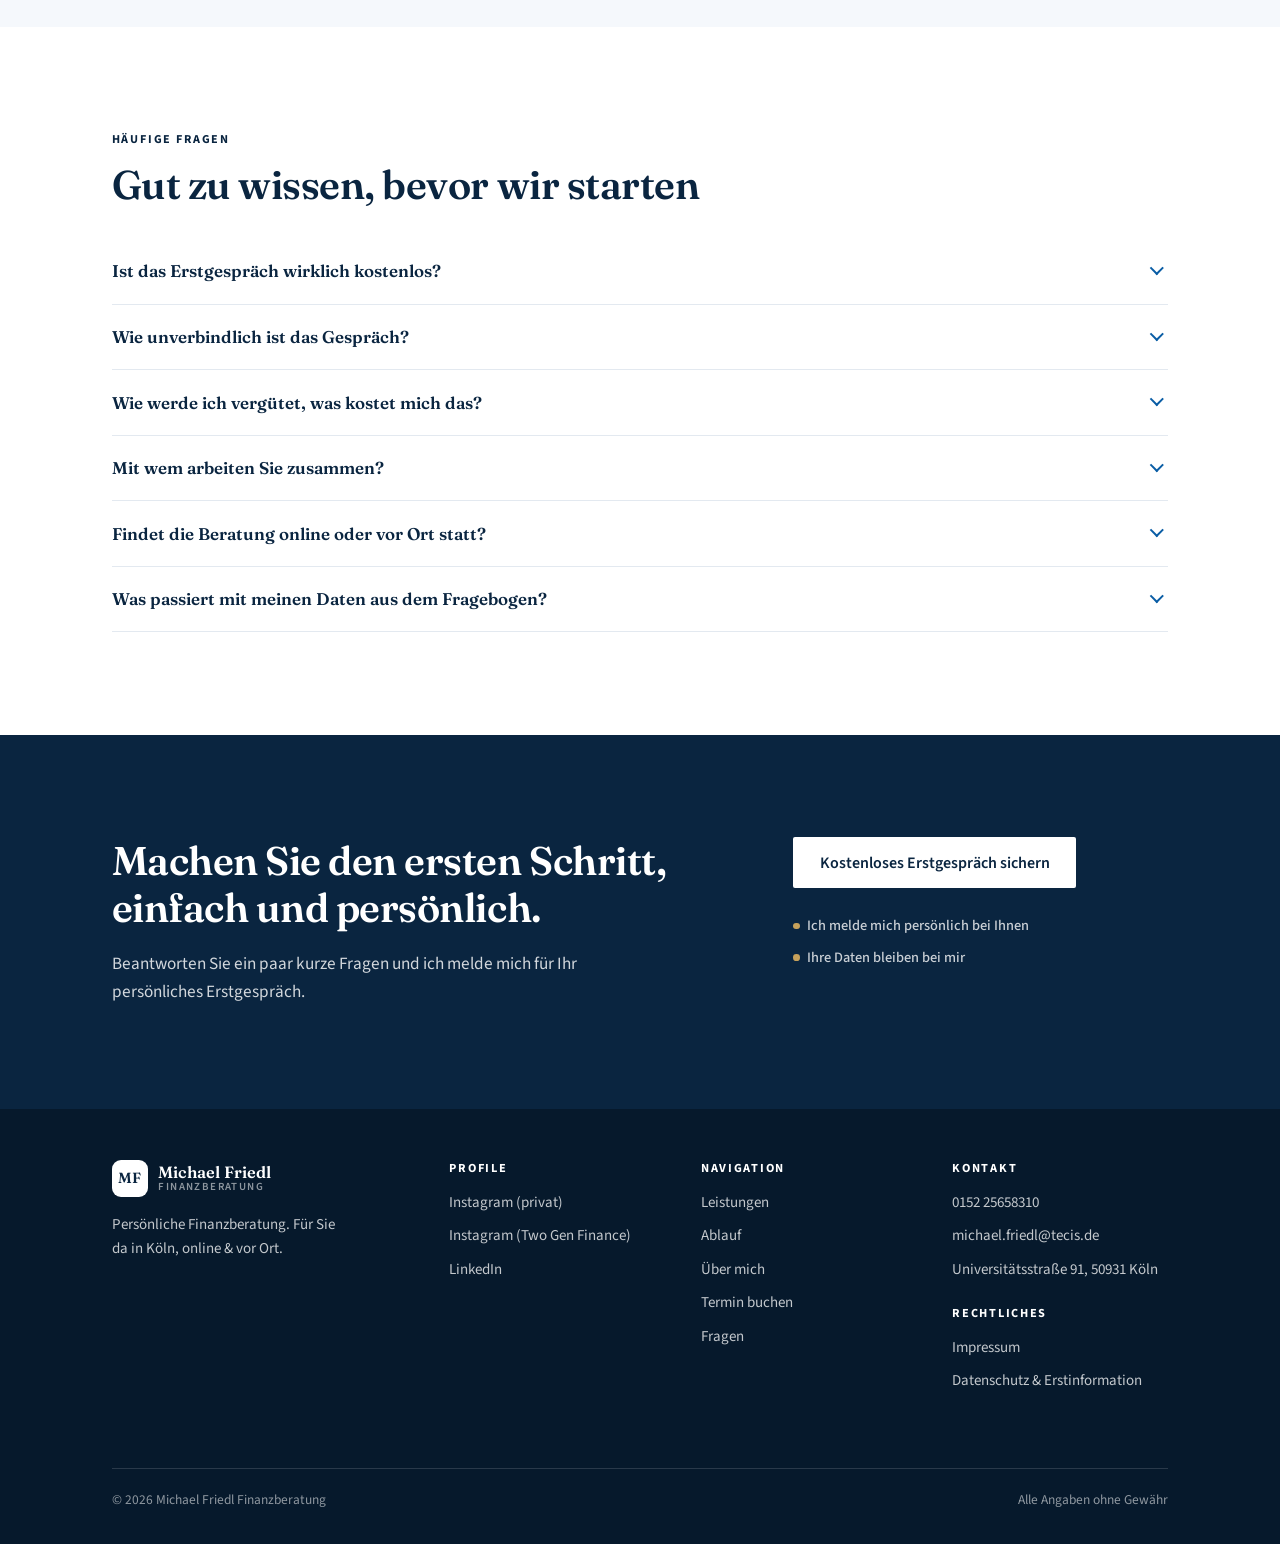
==== commit be662260: "Terminbereich und Schlussabschnitt buendig zur Textkante Beide Bloecke schwebten mittig, waehrend di" ====
--- a/index.html
+++ b/index.html
@@ -314,7 +314,7 @@
 
 <section class="feld feld--sanft" id="termin">
   <div class="bahn stapel stapel--weit">
-    <div class="stapel stapel--eng" style="text-align:center">
+    <div class="stapel stapel--eng">
       <p class="vorzeile">Termin buchen</p>
       <h2>Wählen Sie Ihren Wunschtermin</h2>
     </div>
@@ -374,14 +374,18 @@
 
 <section class="feld feld--nacht schlussruf">
   <div class="bahn">
-    <h2>Machen Sie den ersten Schritt, einfach und persönlich.</h2>
-    <p class="anriss" style="text-align:center">Beantworten Sie ein paar kurze Fragen und ich melde
-    mich für Ihr persönliches Erstgespräch.</p>
-    <button class="taste taste--hell" type="button" data-bogen-auf>Kostenloses Erstgespräch sichern</button>
-    <ul class="merkmale" style="justify-content:center">
-      <li style="color:rgba(255,255,255,.8)">Ich melde mich persönlich bei Ihnen</li>
-      <li style="color:rgba(255,255,255,.8)">Ihre Daten bleiben bei mir</li>
-    </ul>
+    <div class="stapel stapel--mittel">
+      <h2>Machen Sie den ersten Schritt, einfach und persönlich.</h2>
+      <p class="anriss">Beantworten Sie ein paar kurze Fragen und ich melde mich für Ihr
+      persönliches Erstgespräch.</p>
+    </div>
+    <div class="stapel stapel--mittel schlussruf-tat">
+      <button class="taste taste--hell" type="button" data-bogen-auf>Kostenloses Erstgespräch sichern</button>
+      <ul class="merkmale">
+        <li>Ich melde mich persönlich bei Ihnen</li>
+        <li>Ihre Daten bleiben bei mir</li>
+      </ul>
+    </div>
   </div>
 </section>
 
--- a/stil.css
+++ b/stil.css
@@ -238,9 +238,10 @@
 .stimme figcaption{margin-top:auto; font-size:.86rem; font-weight:600; color:var(--schrift-still)}
 
 /* ---------- Termin ---------- */
-.terminkarte{background:#fff; border:1px solid var(--strich); border-top:3px solid var(--nacht); padding:clamp(1.6rem,4vw,2.4rem); max-width:660px; margin-inline:auto}
+.terminkarte{background:#fff; border:1px solid var(--strich); border-top:3px solid var(--nacht); padding:clamp(1.5rem,4vw,2.2rem); max-width:44rem}
 .terminkarte .taste{margin-top:1.3rem}
-.terminkarte small{display:block; margin-top:.9rem; color:var(--schrift-still); font-size:.85rem}
+.terminkarte small{display:block; margin-top:.85rem; color:var(--schrift-still); font-size:.85rem}
+.terminkarte .anriss{max-width:52ch}
 
 /* ---------- Fragen ---------- */
 .frage{border-bottom:1px solid var(--strich)}
@@ -258,7 +259,15 @@
 .frage .antwort{padding-bottom:1.25rem; color:var(--schrift-leise); max-width:72ch}
 
 /* ---------- Schlussruf ---------- */
-.schlussruf .bahn{display:grid; gap:1.3rem; justify-items:start; max-width:min(var(--breite),56rem)}
+.schlussruf .bahn{display:grid; gap:2rem; align-items:start}
+@media (min-width:860px){
+  .schlussruf .bahn{grid-template-columns:1.25fr .75fr; gap:3.5rem}
+}
+.schlussruf-tat{align-items:start}
+.schlussruf .taste{align-self:start}
+.schlussruf .merkmale li{color:rgba(255,255,255,.78)}
+.schlussruf .merkmale{flex-direction:column; gap:.5rem}
+.schlussruf .merkmale li::before{background:var(--messing)}
 
 /* ---------- Fußbereich ---------- */
 .fussbereich{background:var(--nacht-tief); color:rgba(255,255,255,.76); padding-block:3.2rem 2rem; font-size:.94rem}
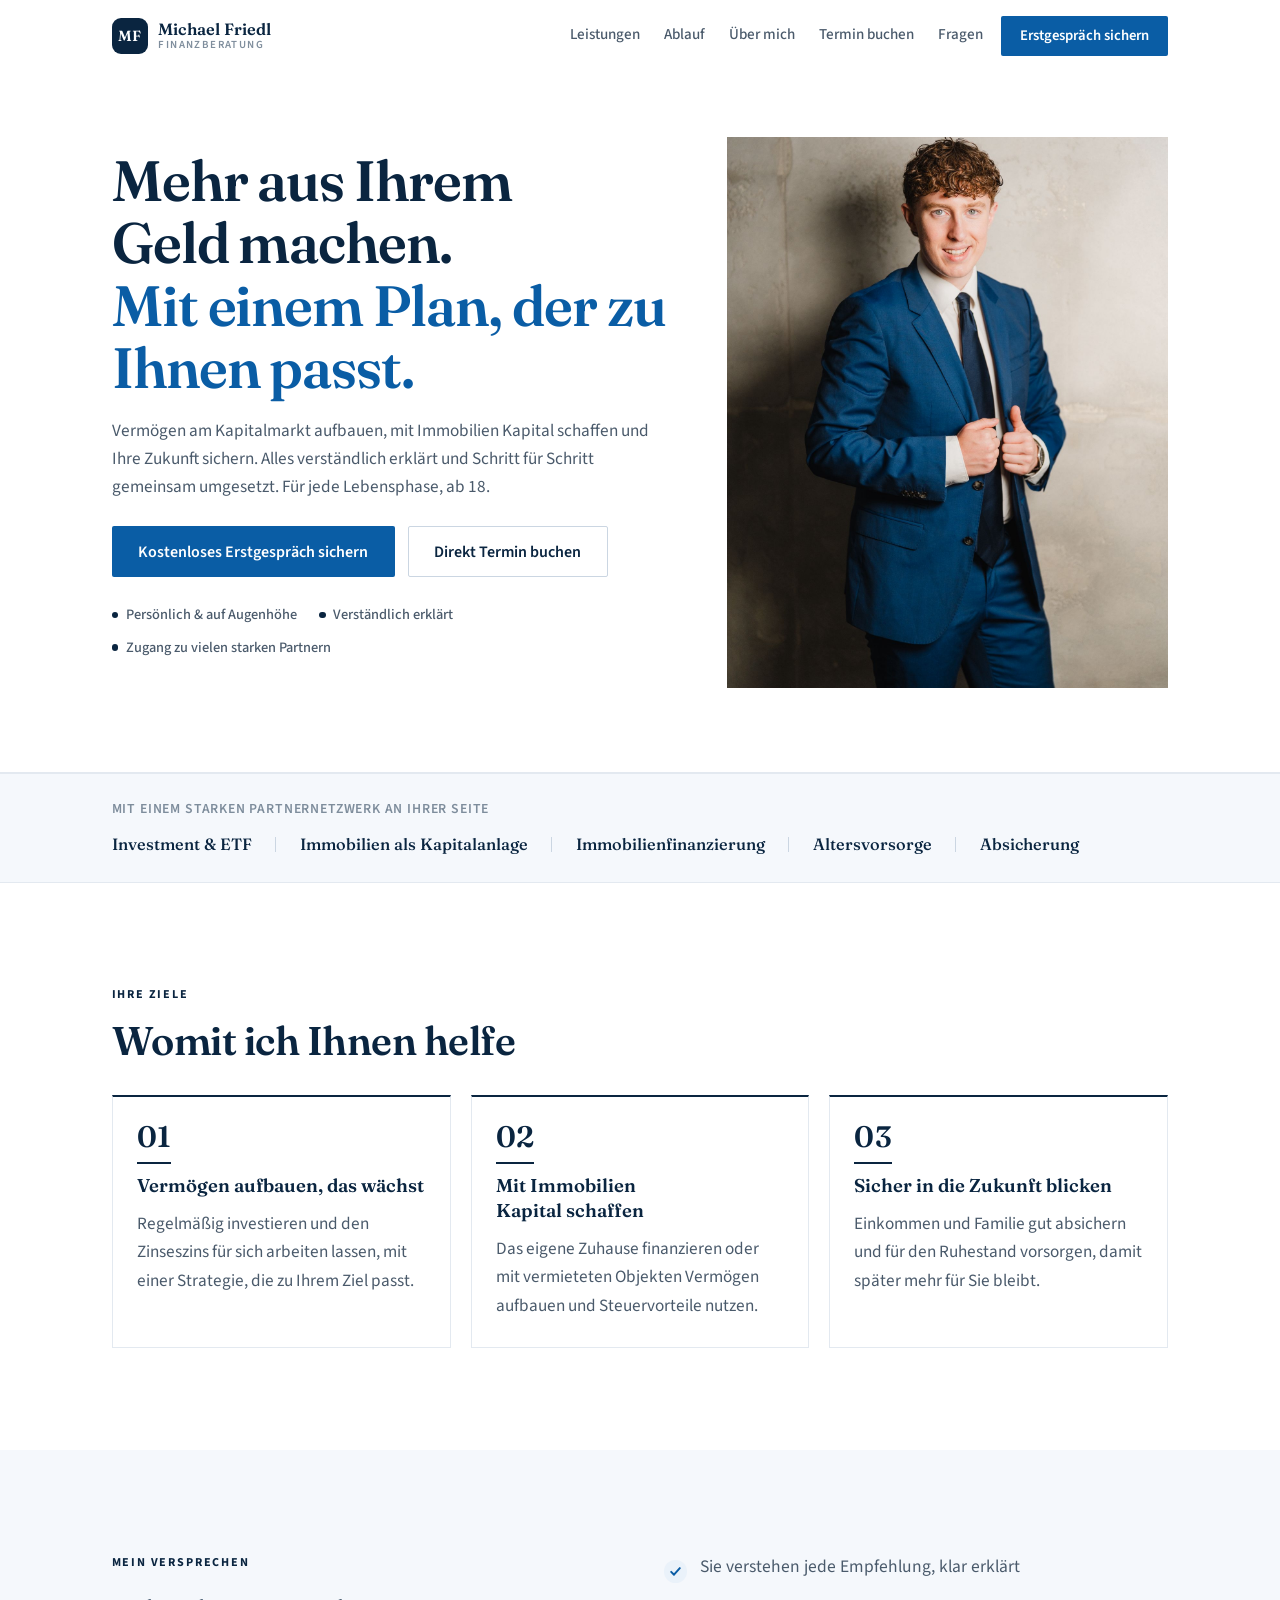
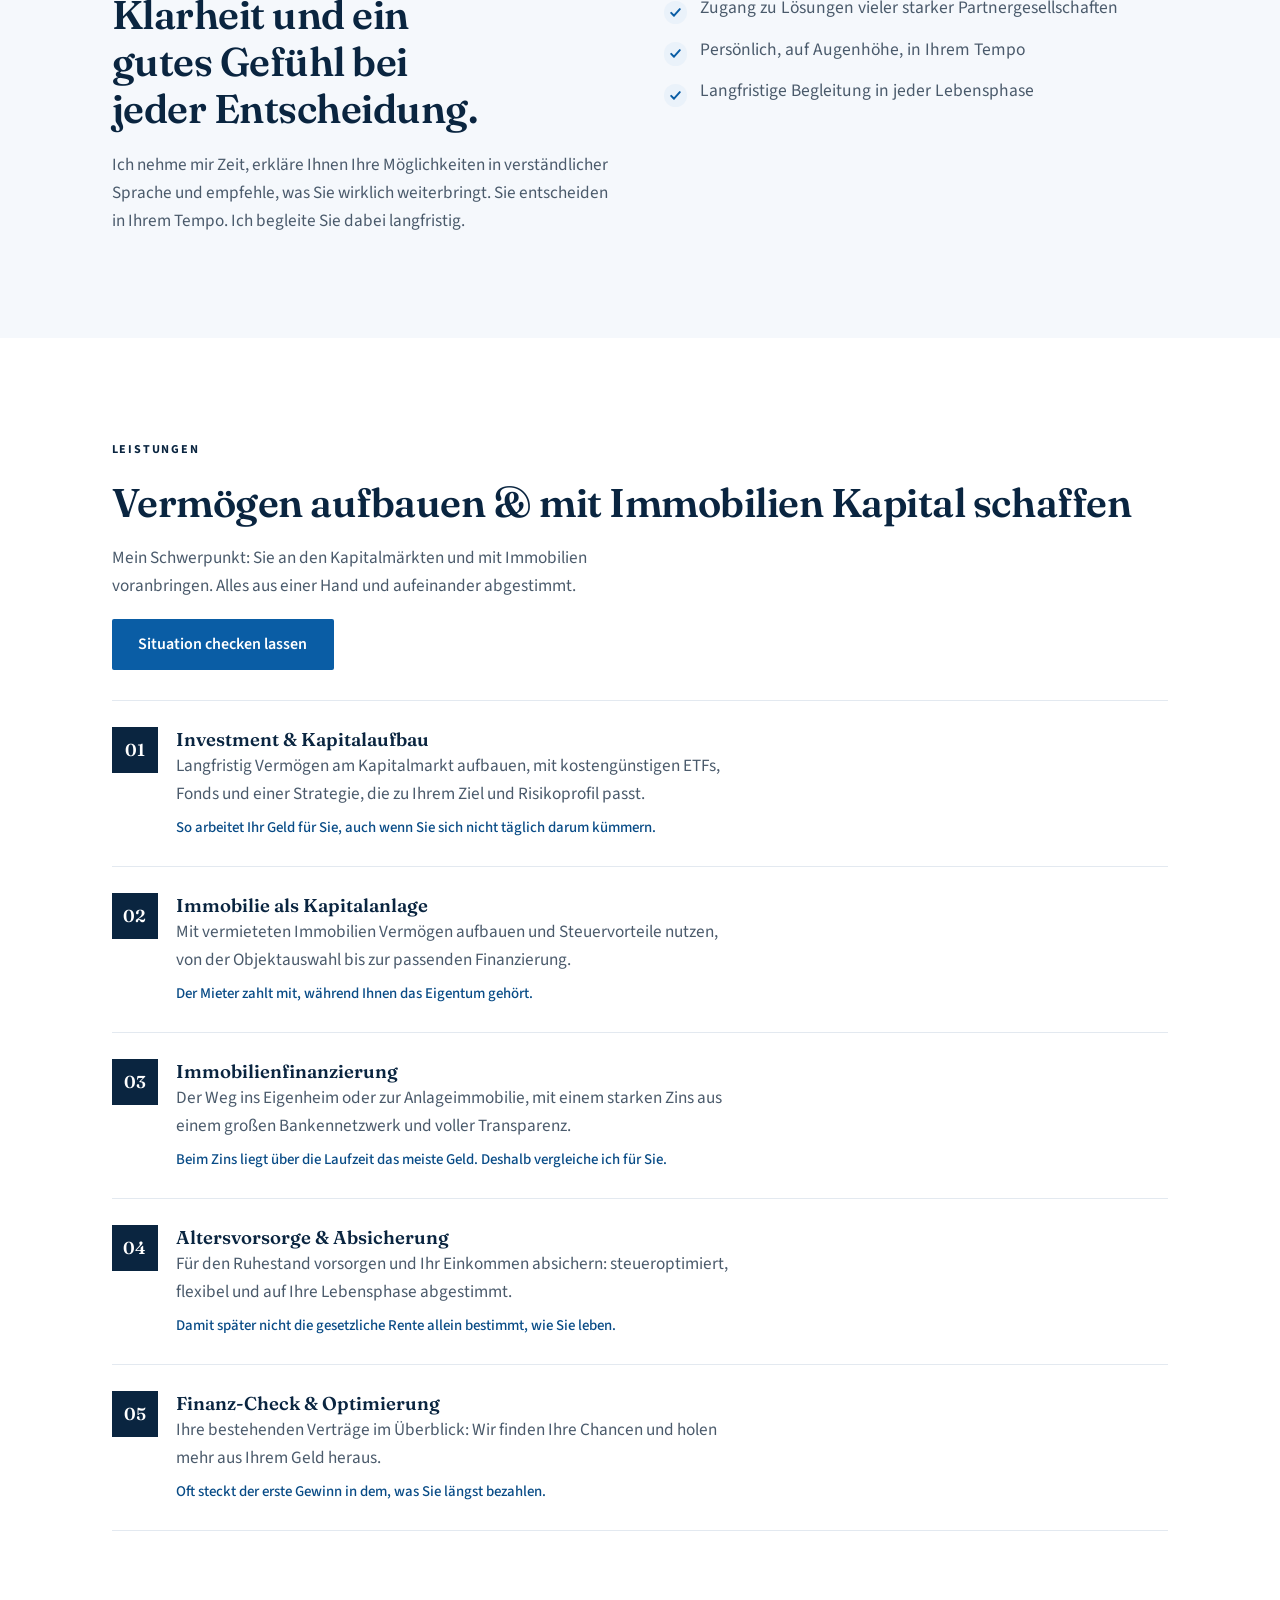
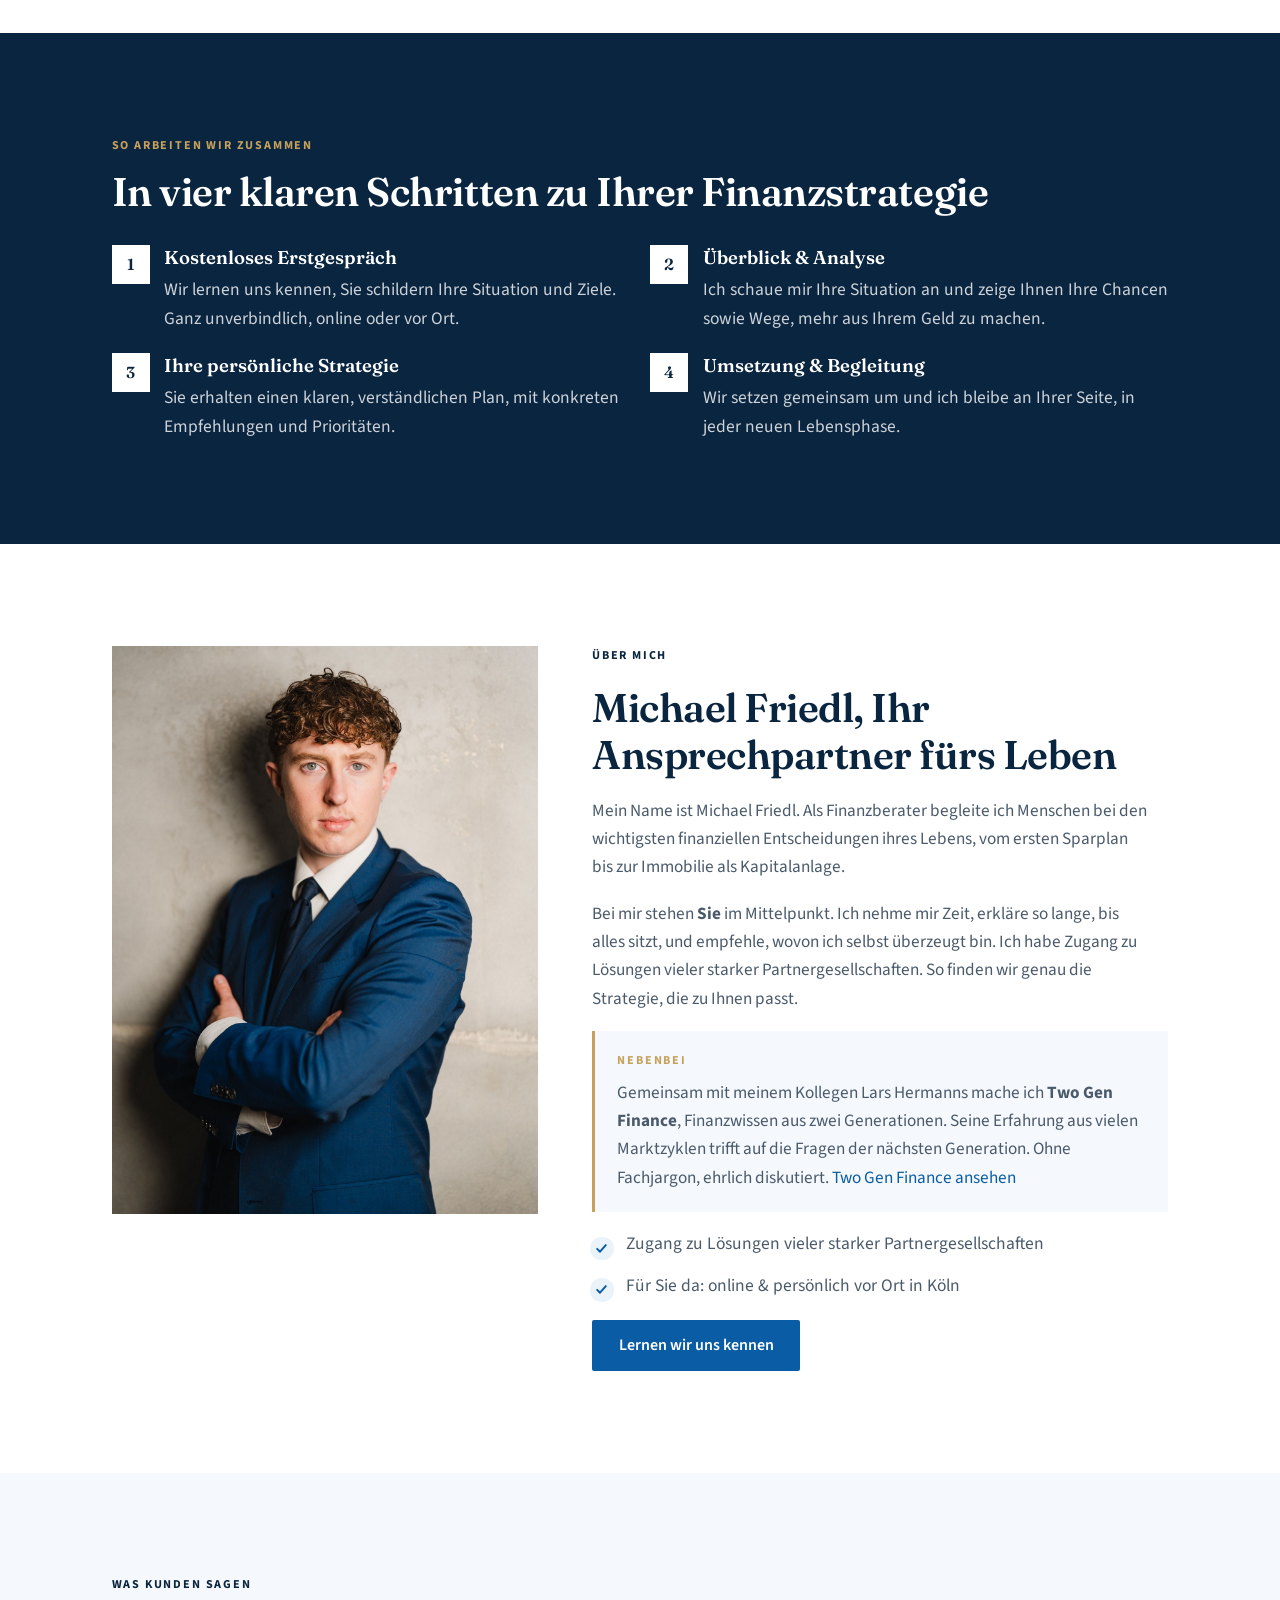
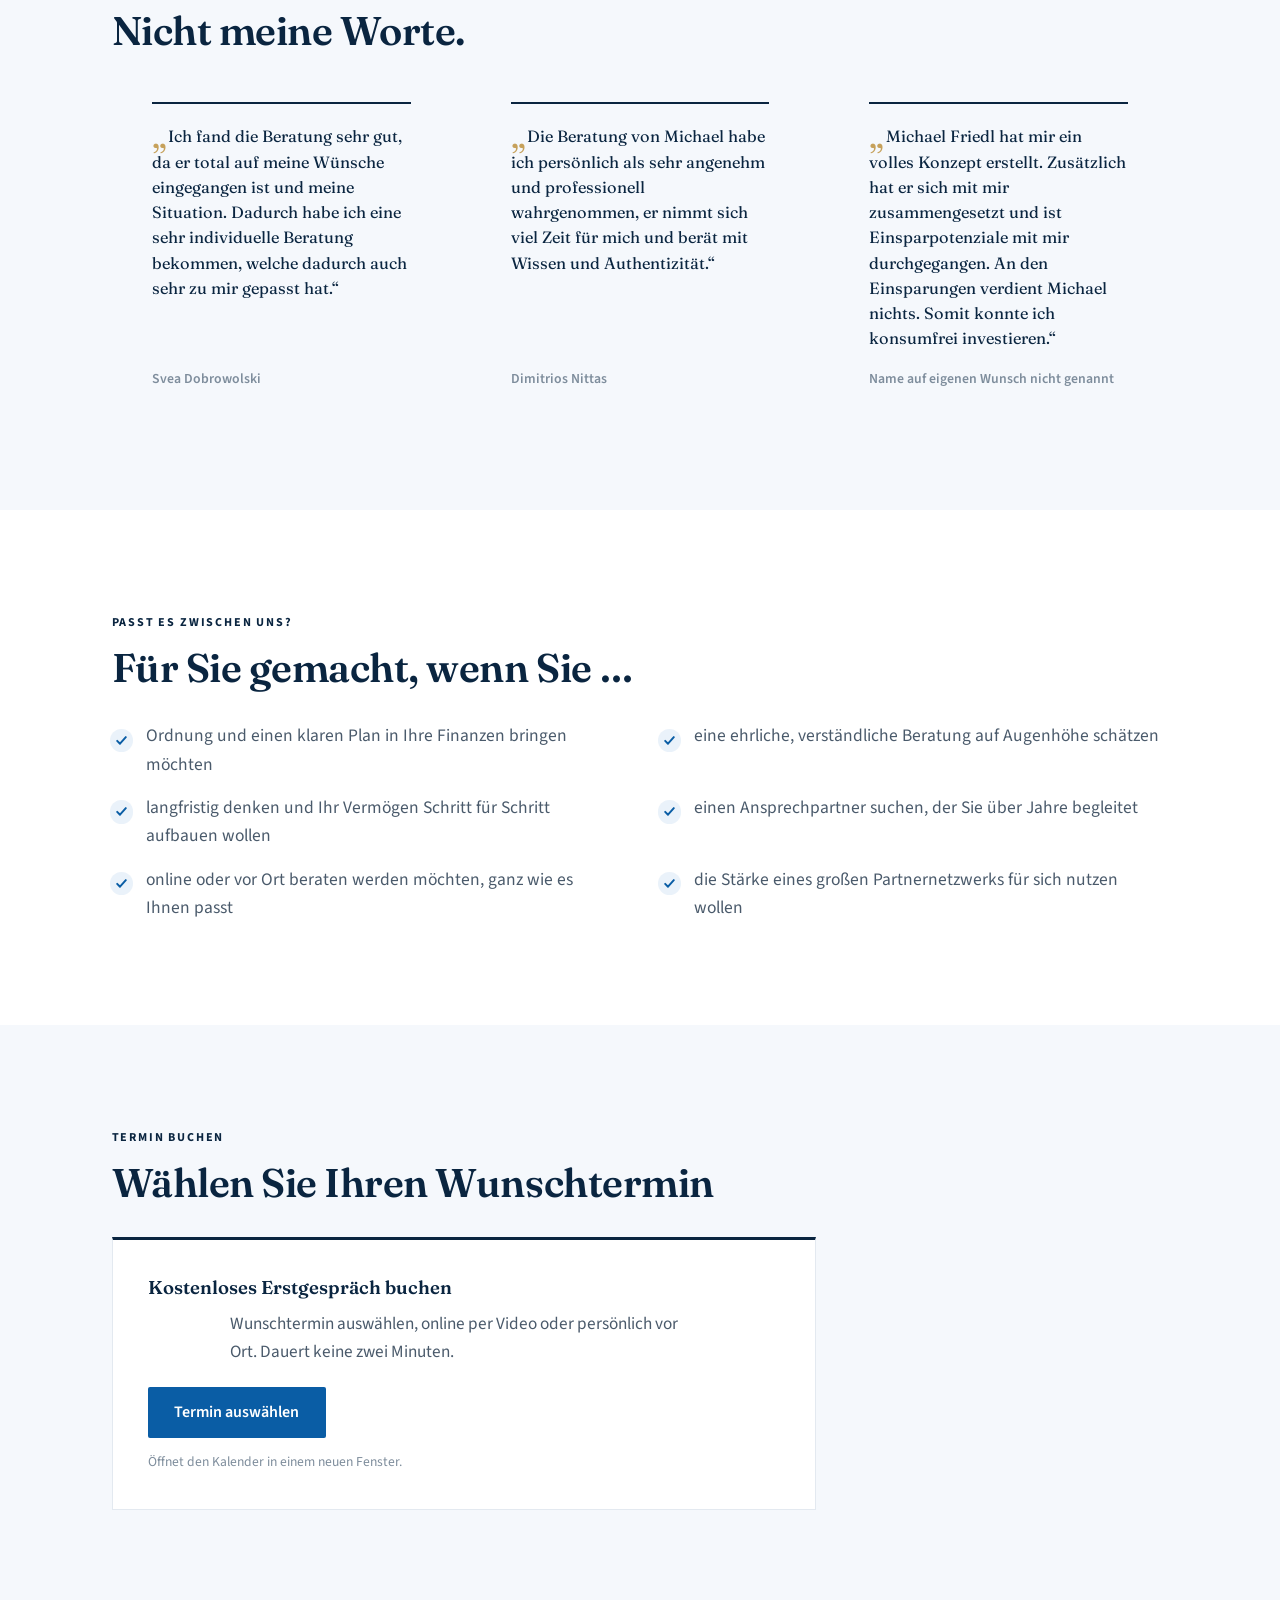
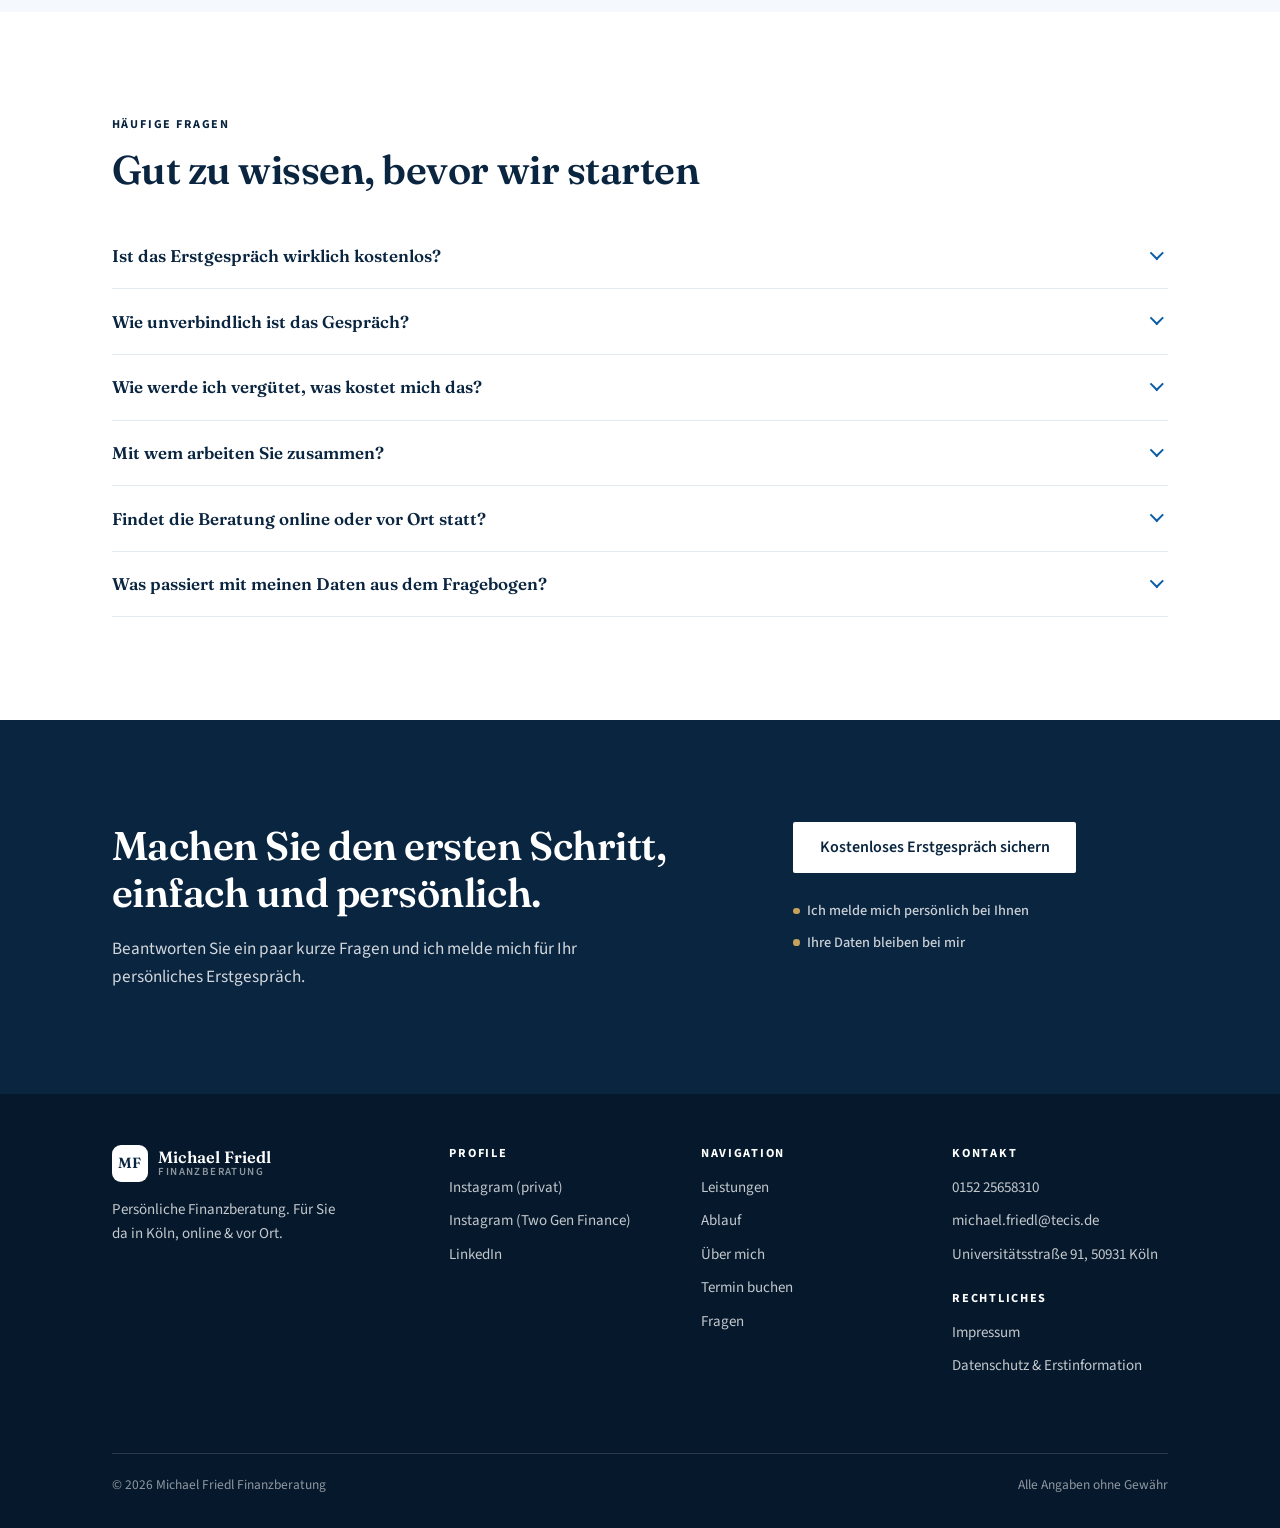
==== commit 16f970f7: "Aufschlag: Vorzeile und Zitat entfernt Die Zeile 'Persoenliche Finanzberatung, online und vor Ort' u" ====
--- a/index.html
+++ b/index.html
@@ -61,7 +61,6 @@
 <section class="aufschlag">
   <div class="bahn">
     <div class="stapel stapel--mittel">
-      <p class="vorzeile">Persönliche Finanzberatung · online &amp; vor Ort</p>
       <h1>Mehr aus Ihrem Geld machen.<br><em>Mit einem Plan, der zu Ihnen passt.</em></h1>
       <p class="anriss">Vermögen am Kapitalmarkt aufbauen, mit Immobilien Kapital schaffen und Ihre
       Zukunft sichern. Alles verständlich erklärt und Schritt für Schritt gemeinsam umgesetzt.
@@ -78,10 +77,6 @@
     </div>
     <div class="bildnis">
       <img src="assets/michael-friedl.jpg" alt="Michael Friedl, Finanzberater in Köln" width="800" height="1000" fetchpriority="high">
-      <figure class="faehnchen">
-        <p>Mein Anspruch: Sie verstehen jede Empfehlung und treffen Ihre Entscheidungen mit einem guten Gefühl.</p>
-        <cite>Michael Friedl</cite>
-      </figure>
     </div>
   </div>
 </section>
--- a/stil.css
+++ b/stil.css
@@ -167,13 +167,6 @@
   width:100%; aspect-ratio:4/5; border-radius:var(--rund-gross); background:var(--grund-tiefer);
   display:grid; place-items:center; color:var(--schrift-still); font-size:.88rem; text-align:center; padding:1.5rem;
 }
-.faehnchen{
-  position:absolute; left:0; bottom:0; right:3.5rem; background:var(--nacht); color:#fff;
-  padding:1.15rem 1.3rem; font-size:.93rem;
-}
-.faehnchen p{font-family:var(--serifen); font-size:1rem; line-height:1.45; color:#fff}
-.faehnchen cite{display:block; margin-top:.55rem; font-style:normal; font-size:.78rem; font-weight:600; letter-spacing:.08em; text-transform:uppercase; color:rgba(255,255,255,.62)}
-@media (max-width:979px){ .faehnchen{position:static; margin-top:1rem; right:auto; left:auto} }
 
 /* ---------- Partnerband ---------- */
 .partnerband{border-block:1px solid var(--strich); background:var(--grund-sanft); padding-block:1.5rem}
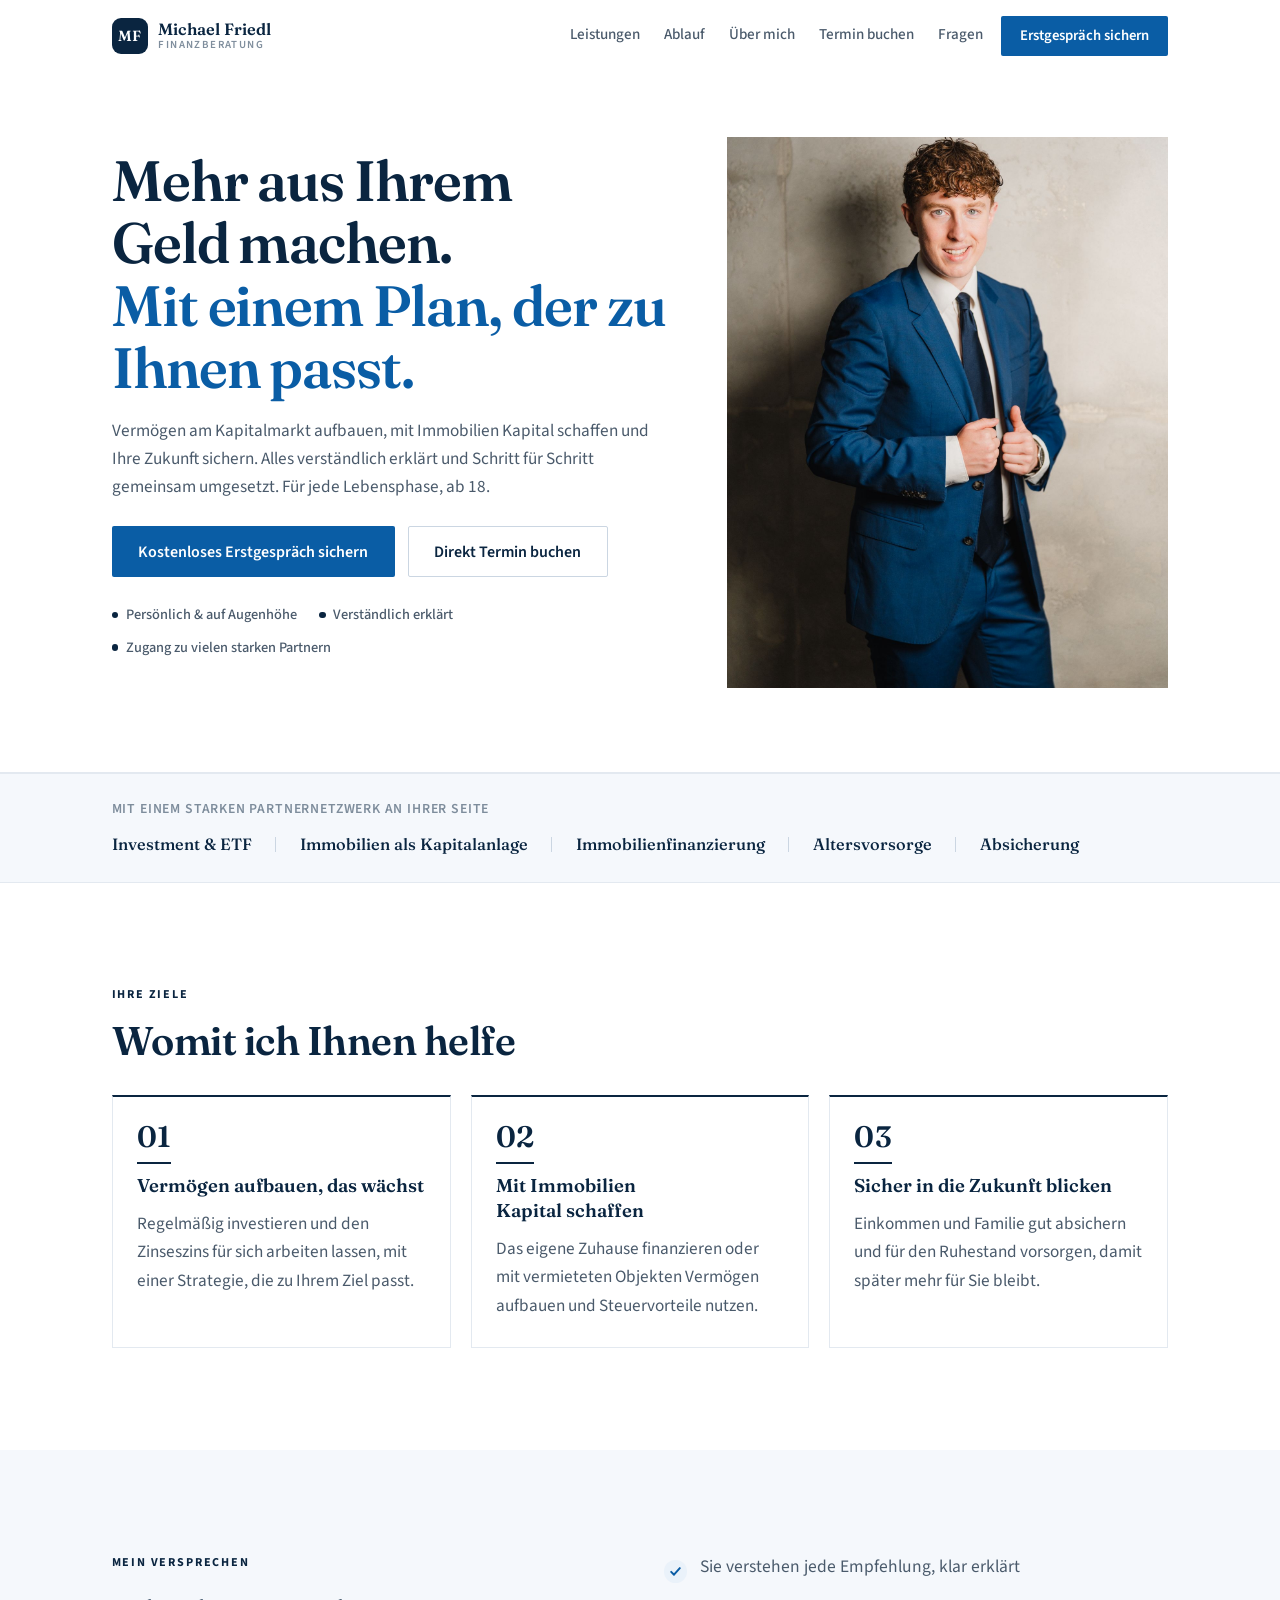
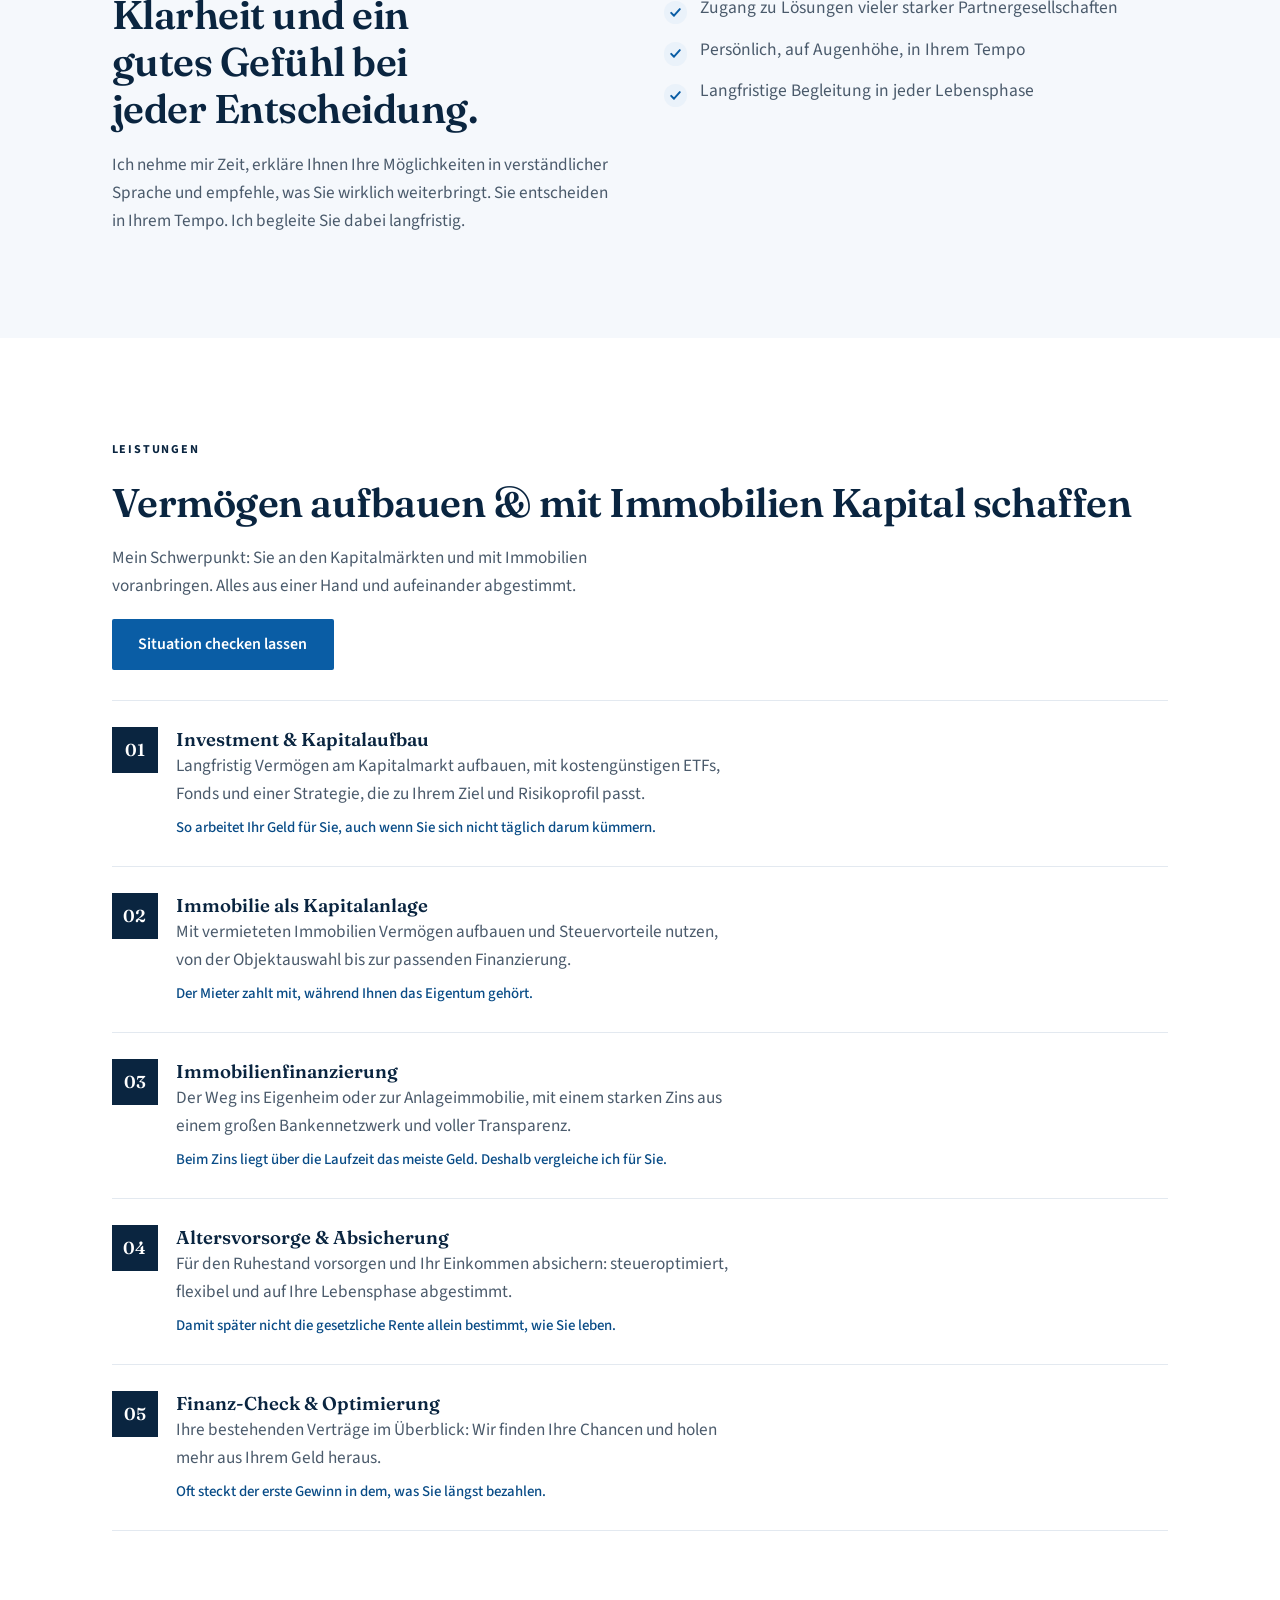
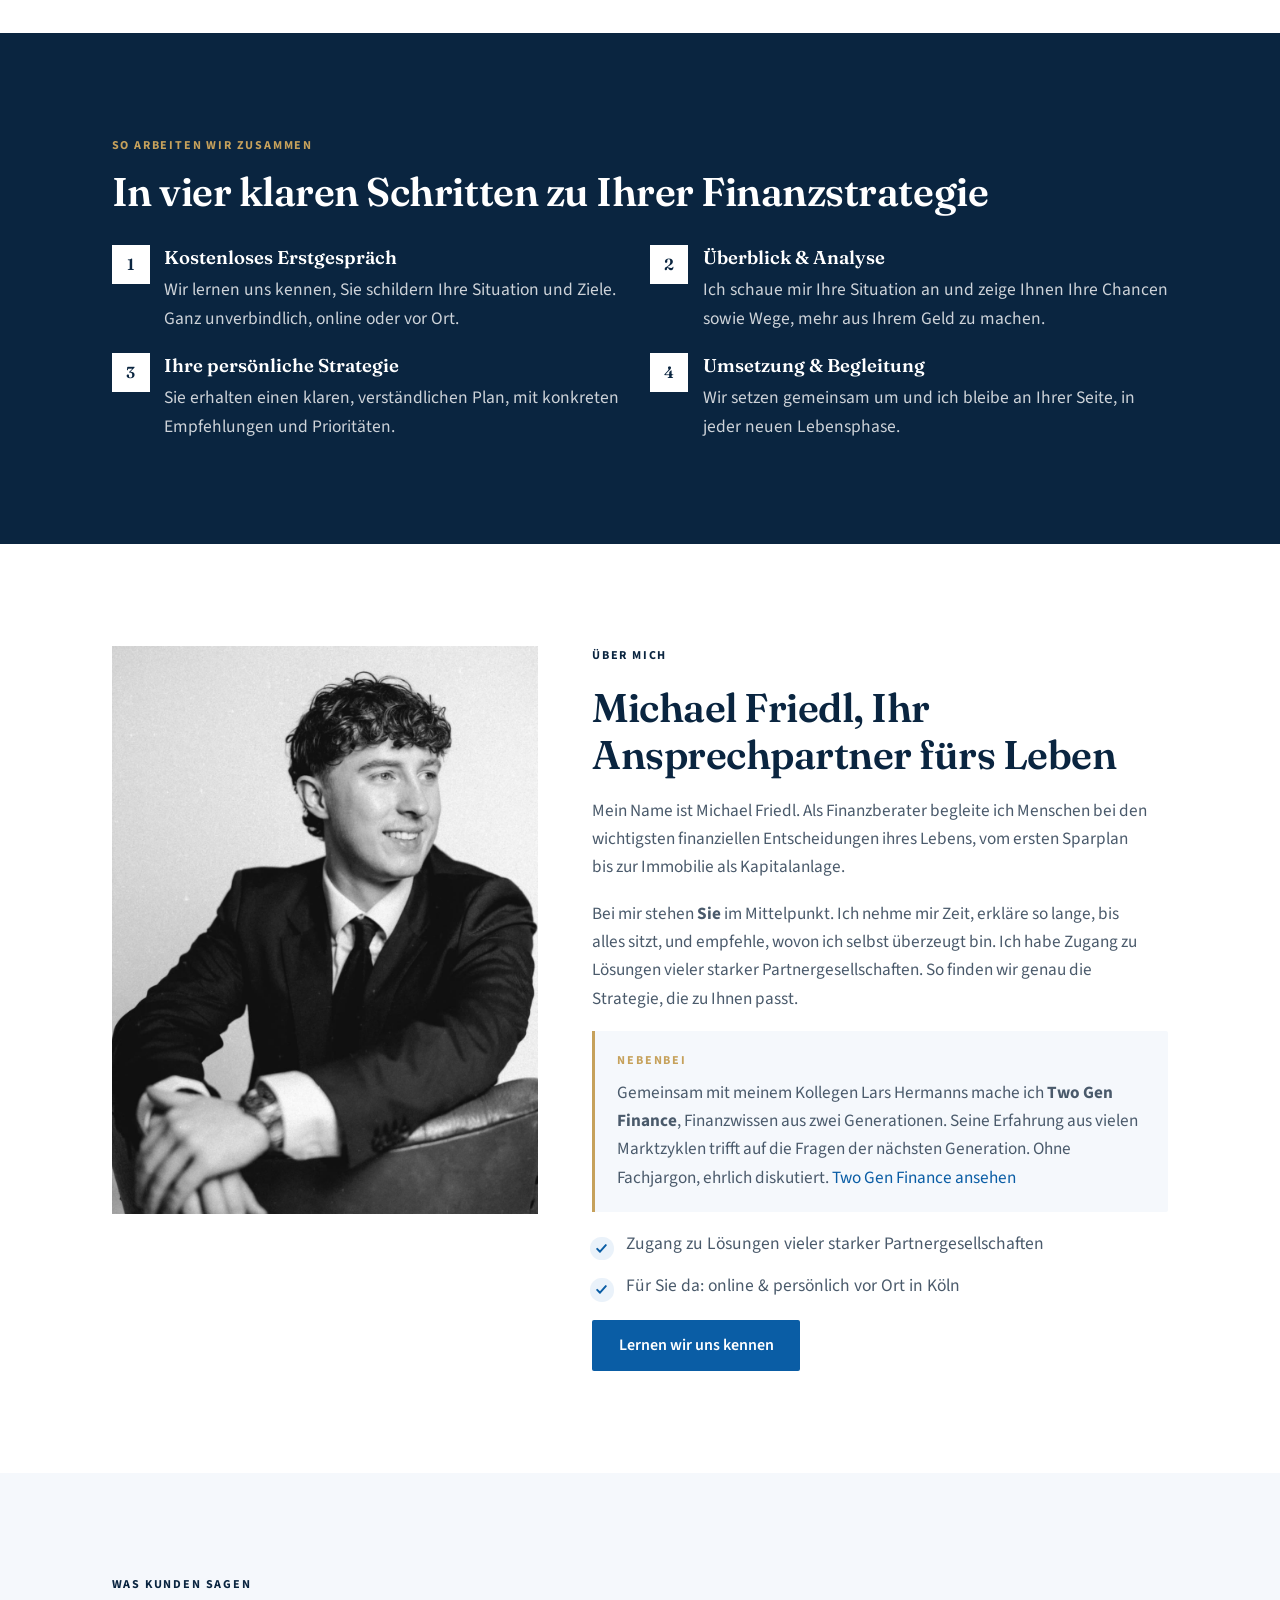
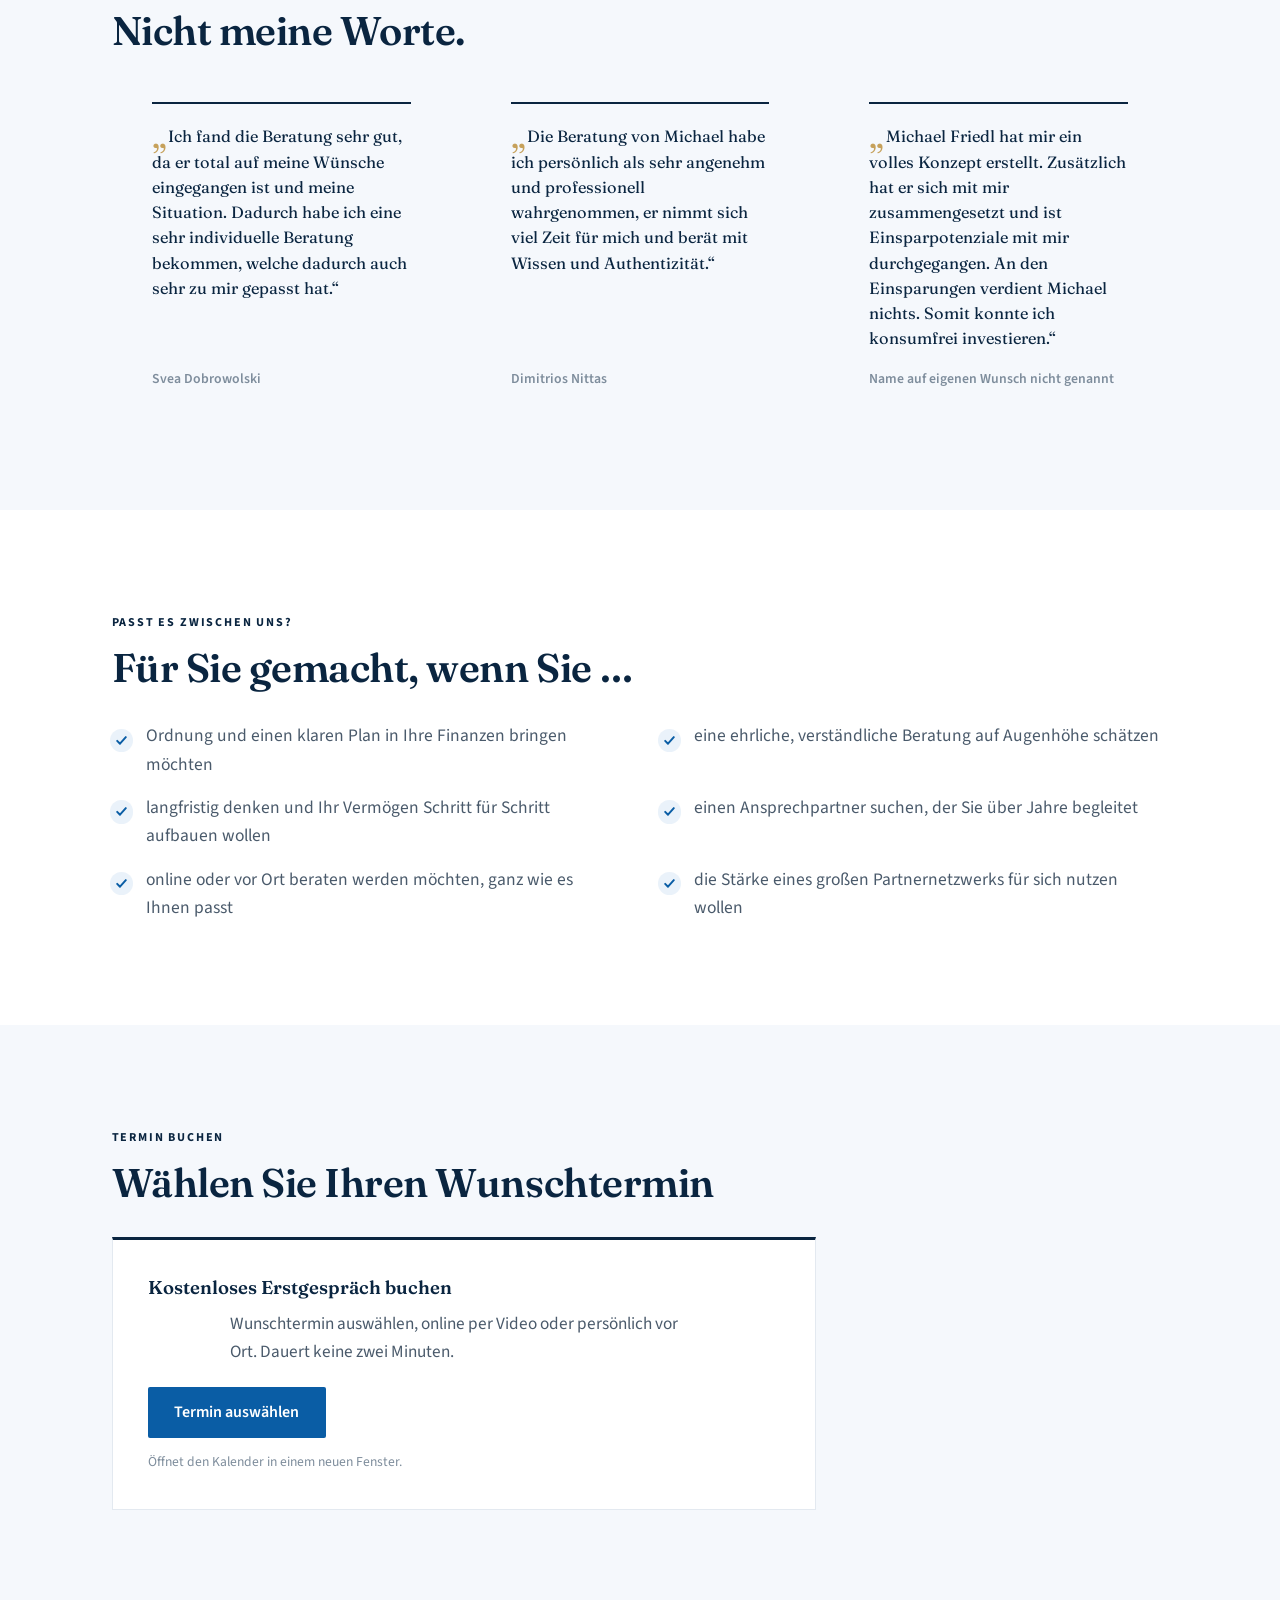
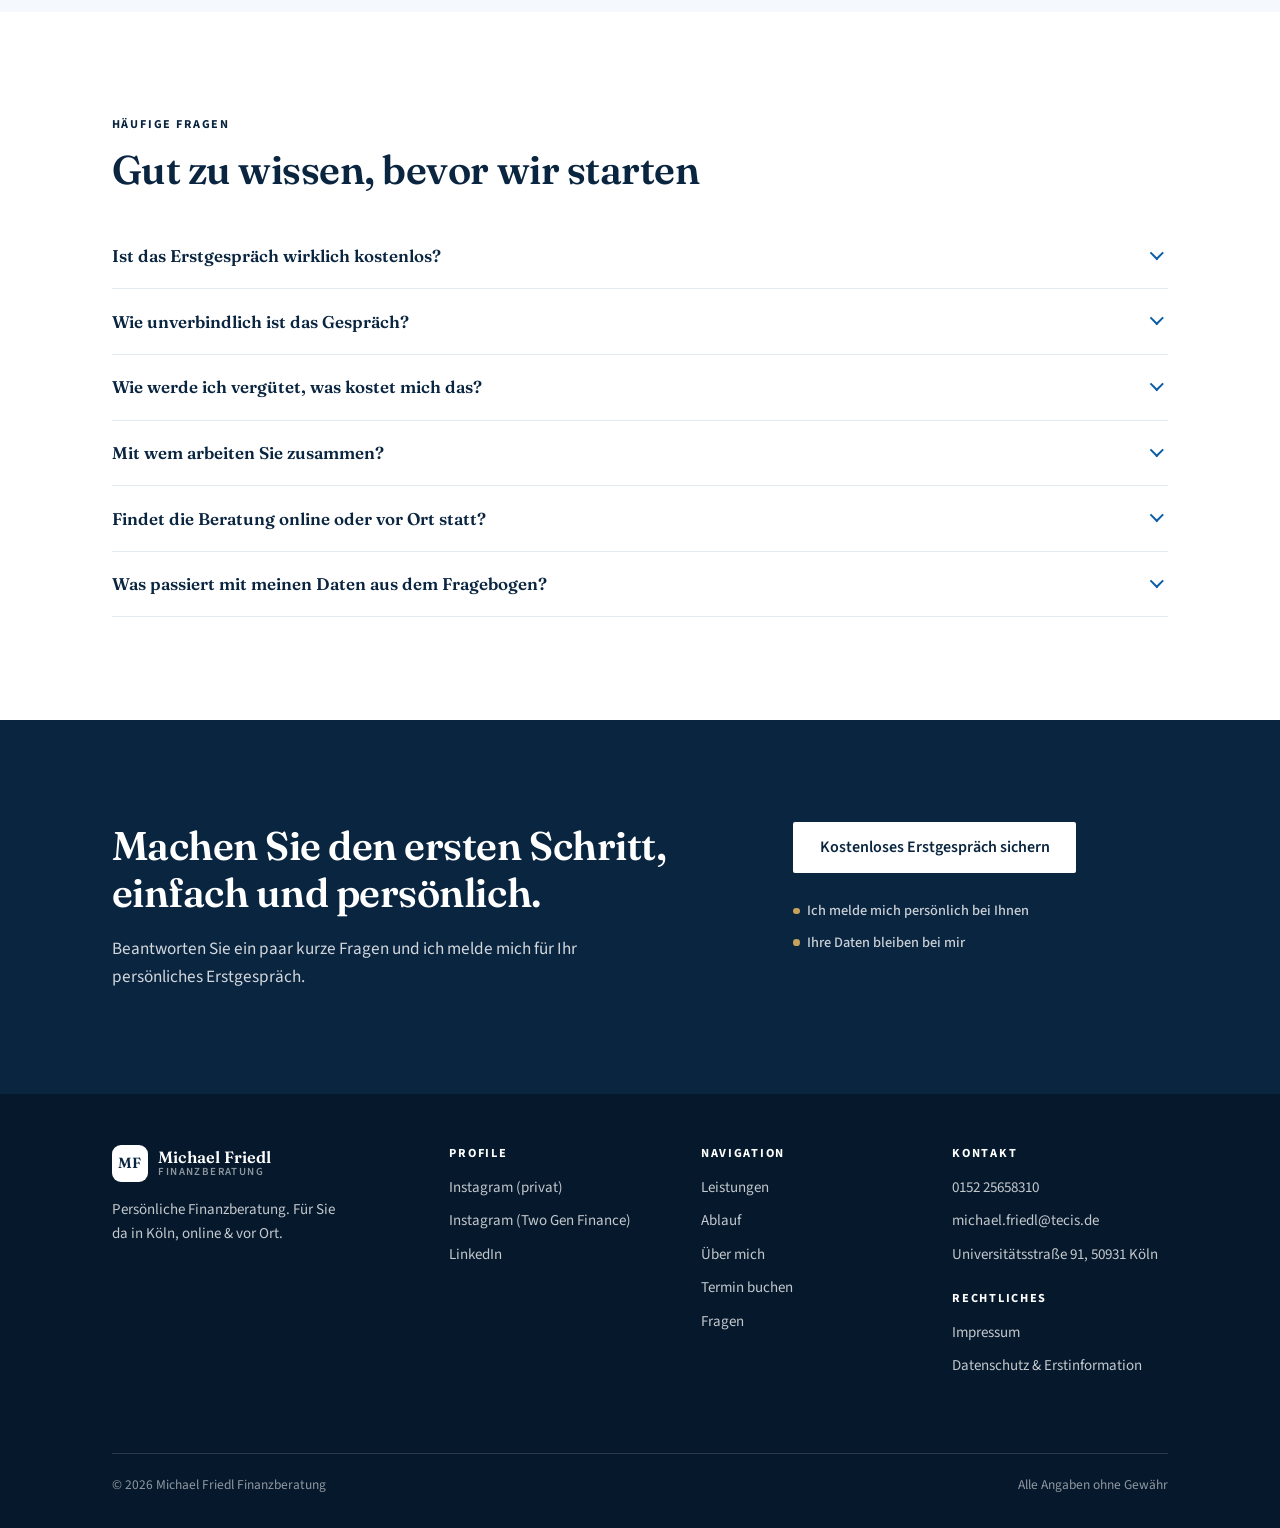
==== commit 4032f22e: "Website: Bild aktualisiert" ====
--- a/index.html
+++ b/index.html
@@ -233,7 +233,7 @@
 
 <section class="feld vorstellung" id="vorstellung">
   <div class="bahn">
-    <img src="assets/michael-friedl-about.jpg" alt="Michael Friedl im Gespräch" width="700" height="933" loading="lazy">
+    <img src="assets/michael-friedl-about.jpg" alt="Michael Friedl im Gespräch" width="1050" height="1400" loading="lazy">
     <div class="stapel stapel--mittel">
       <p class="vorzeile">Über mich</p>
       <h2>Michael Friedl, Ihr Ansprechpartner fürs Leben</h2>
